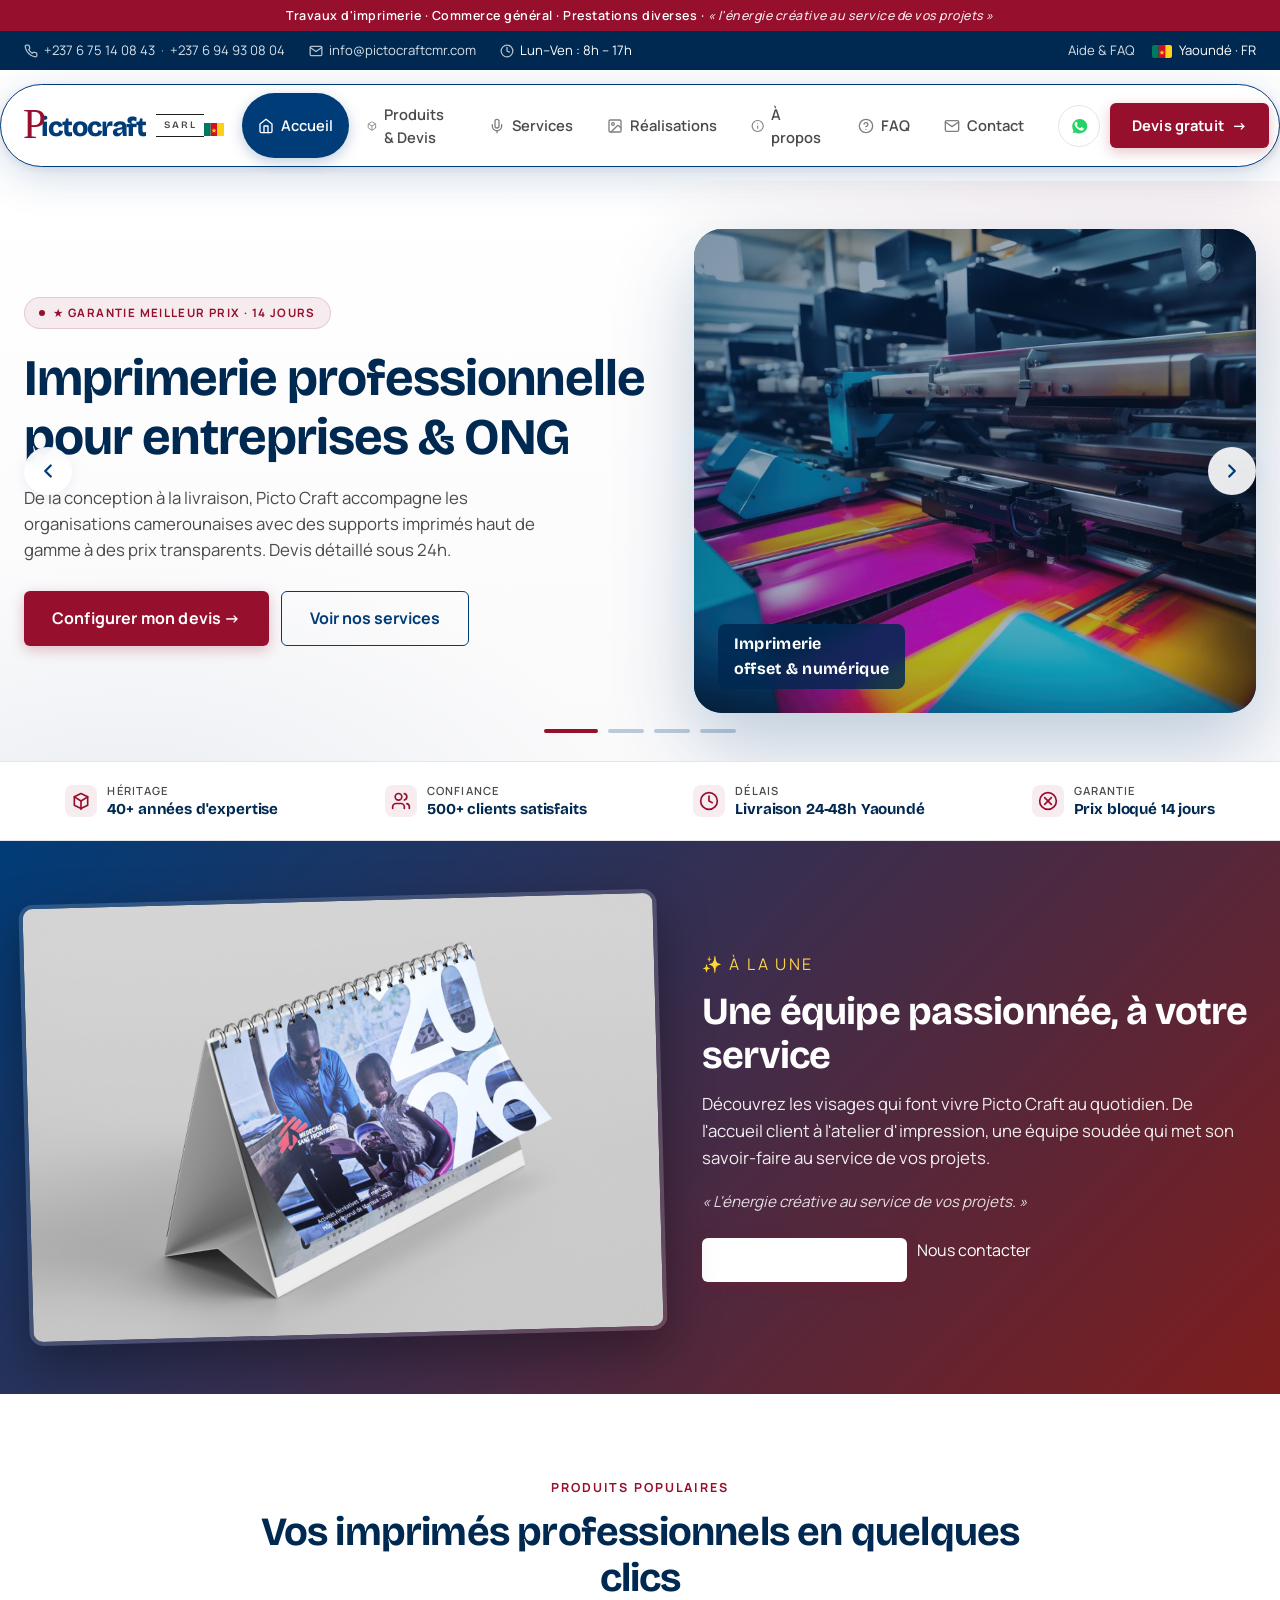
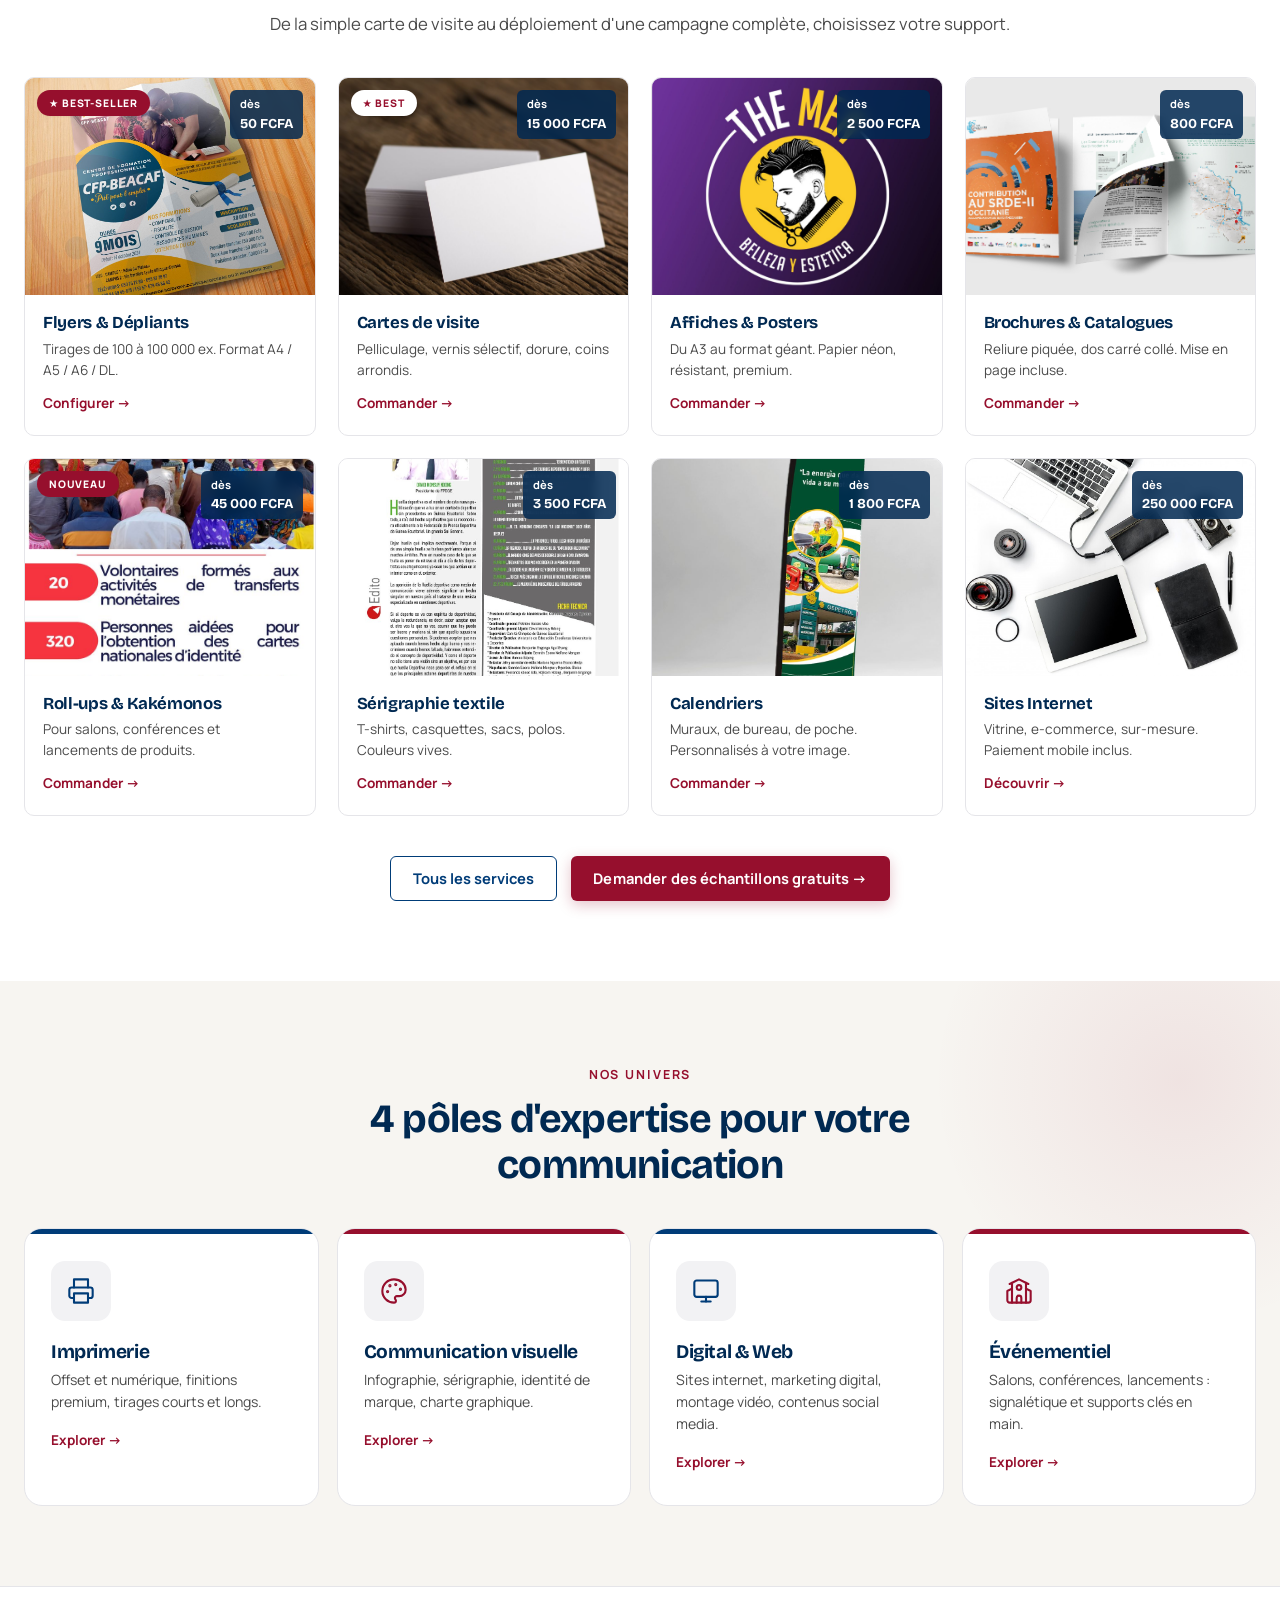
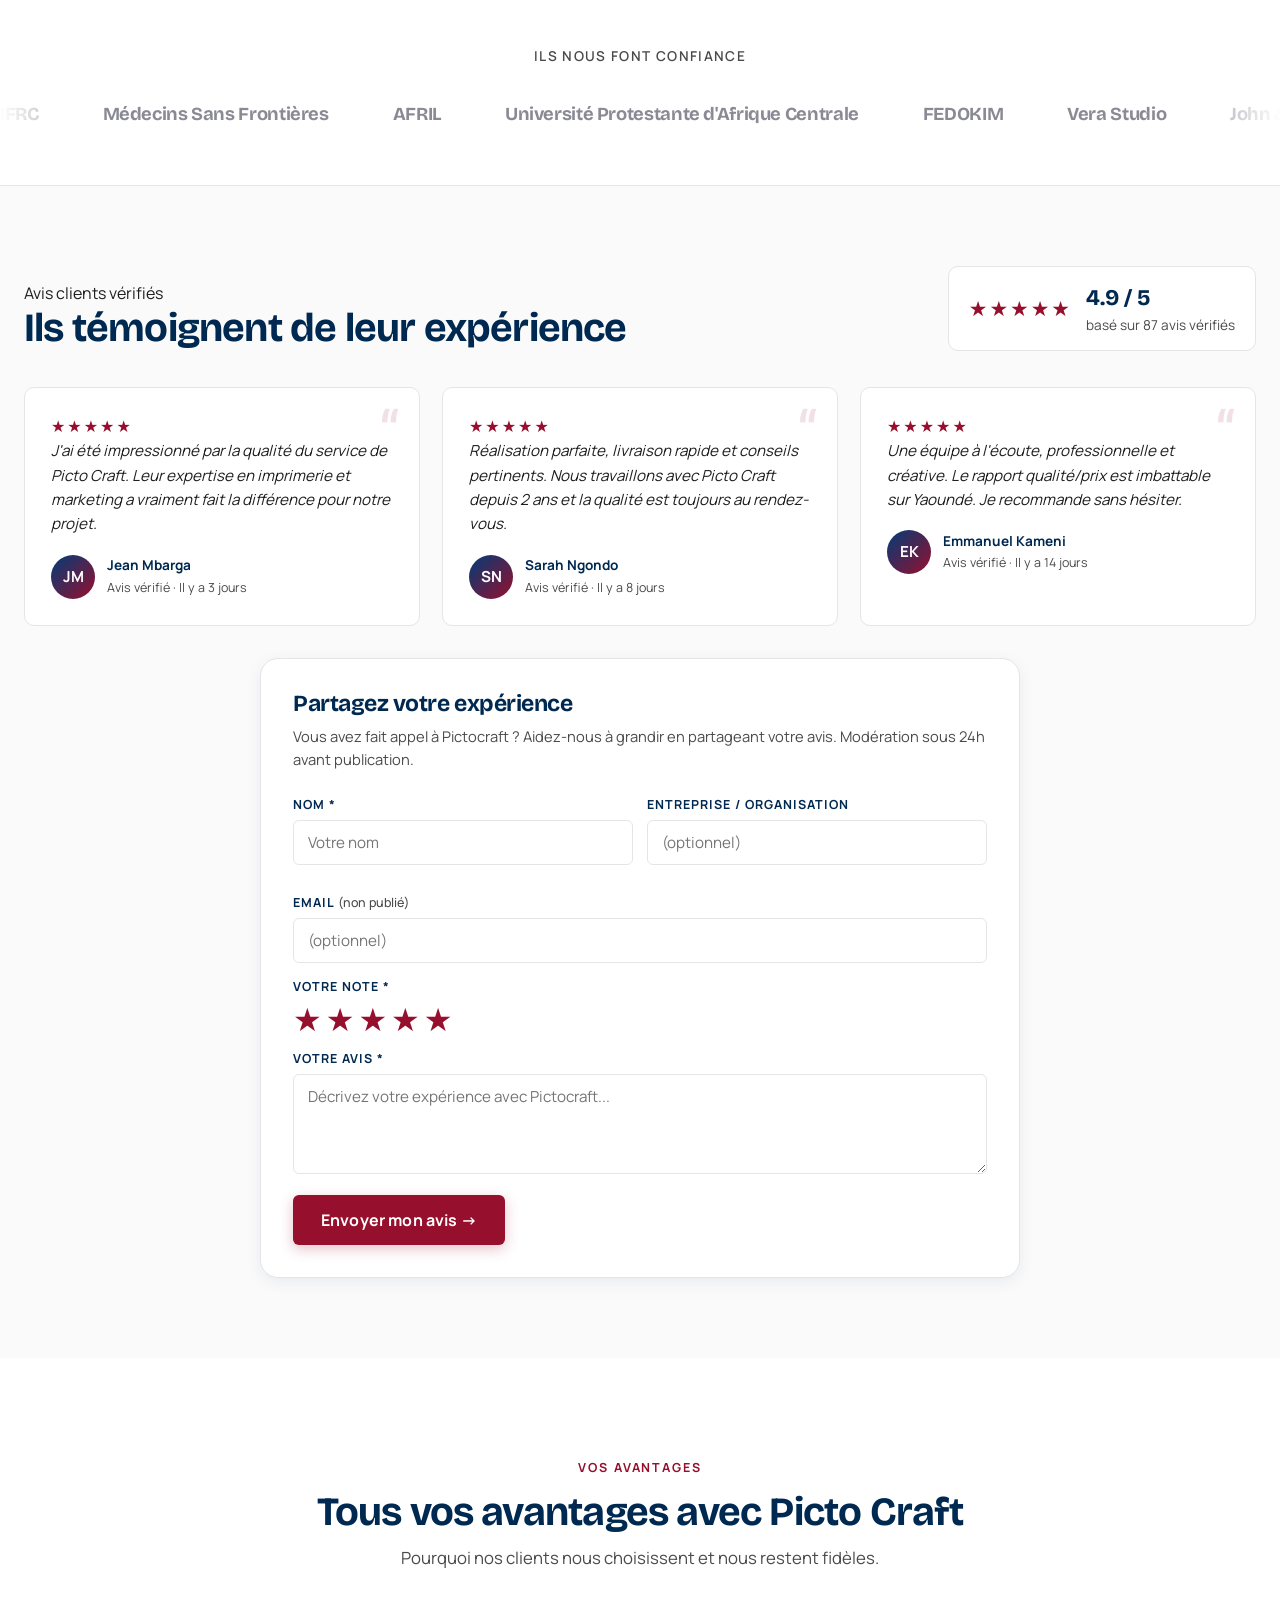
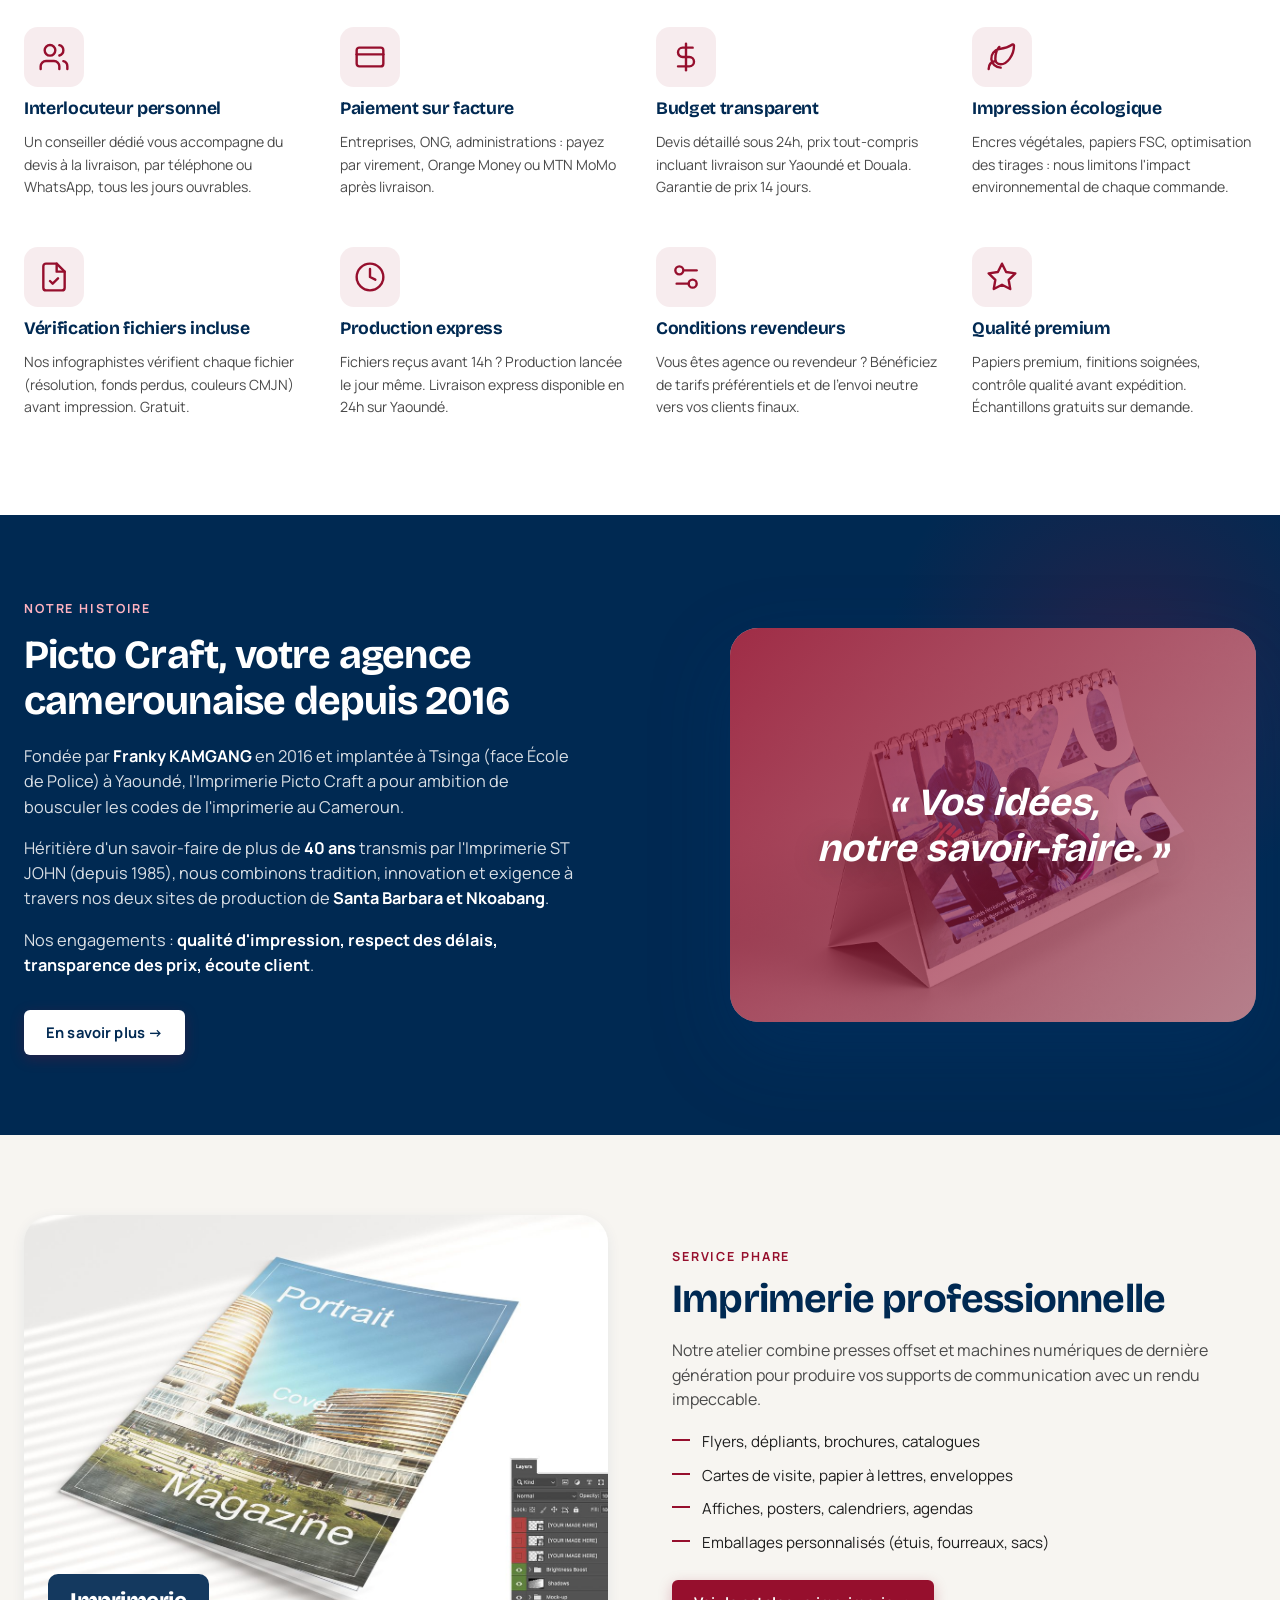
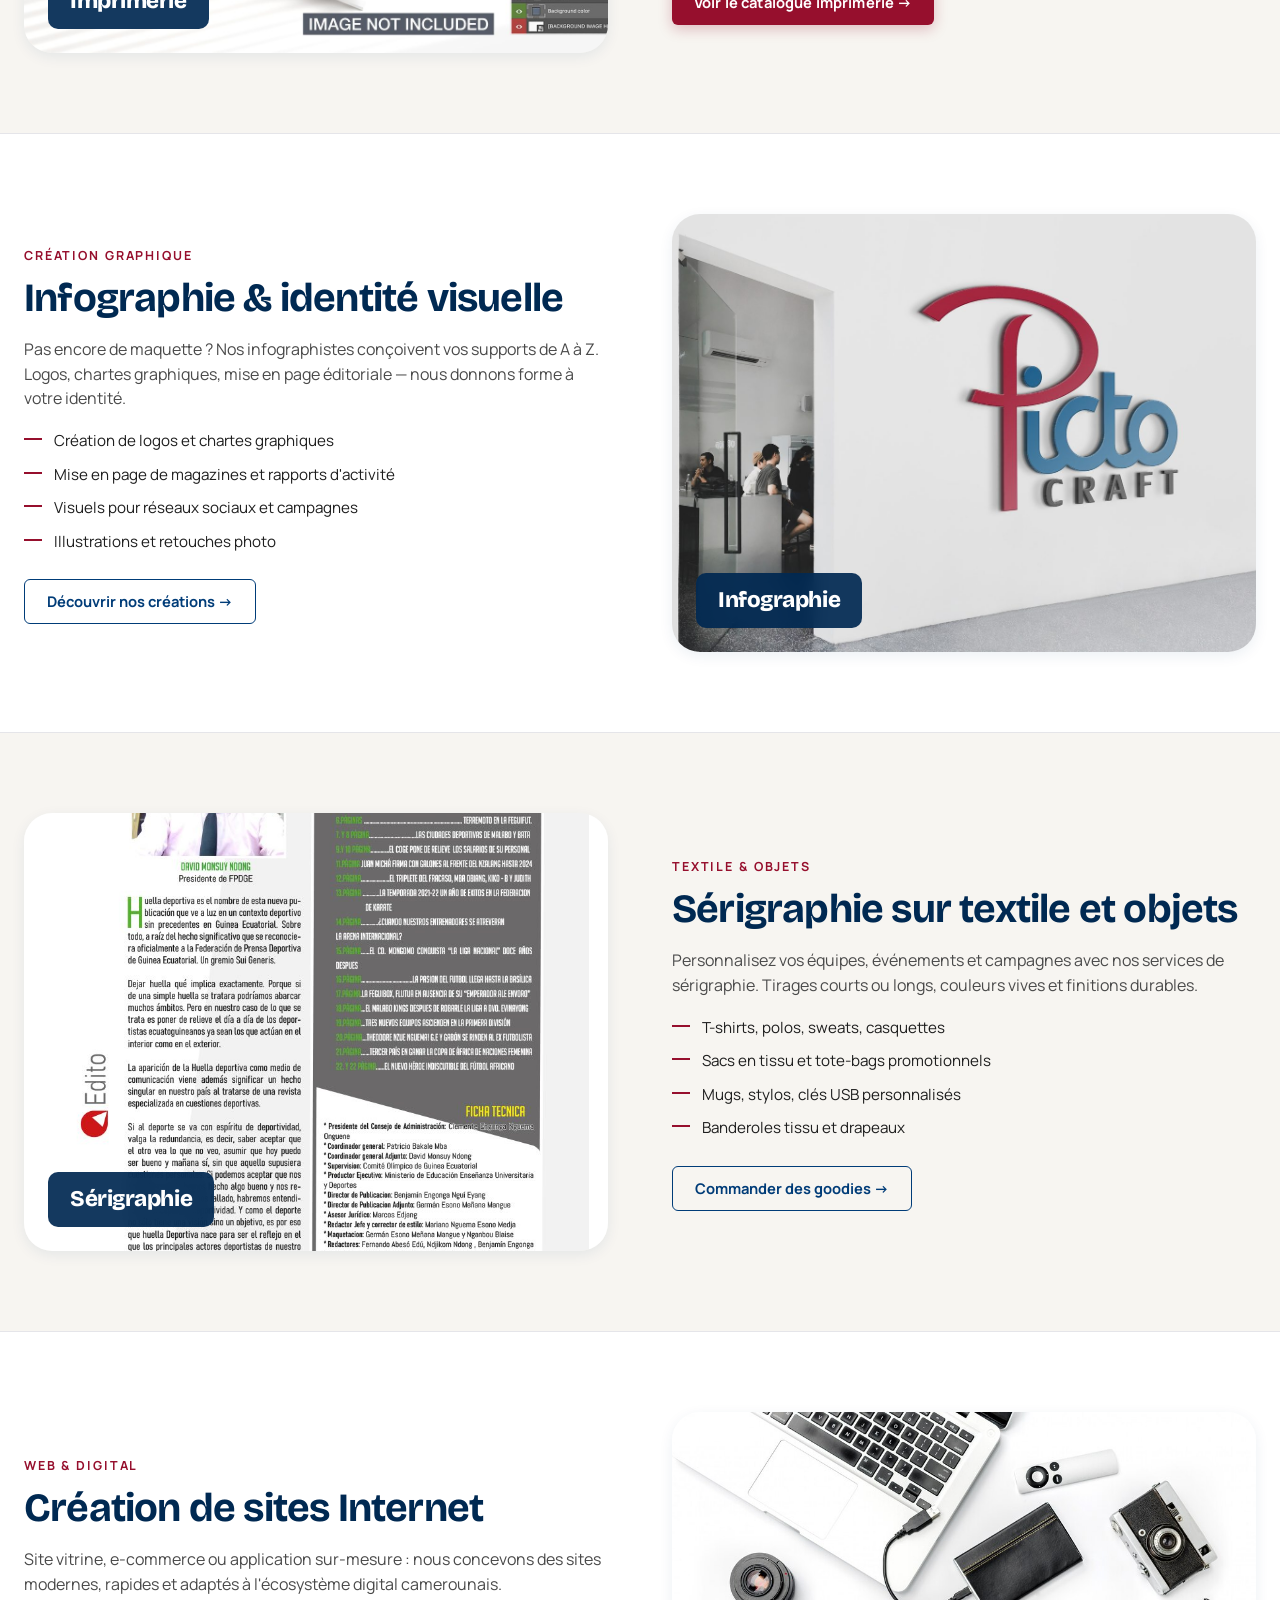
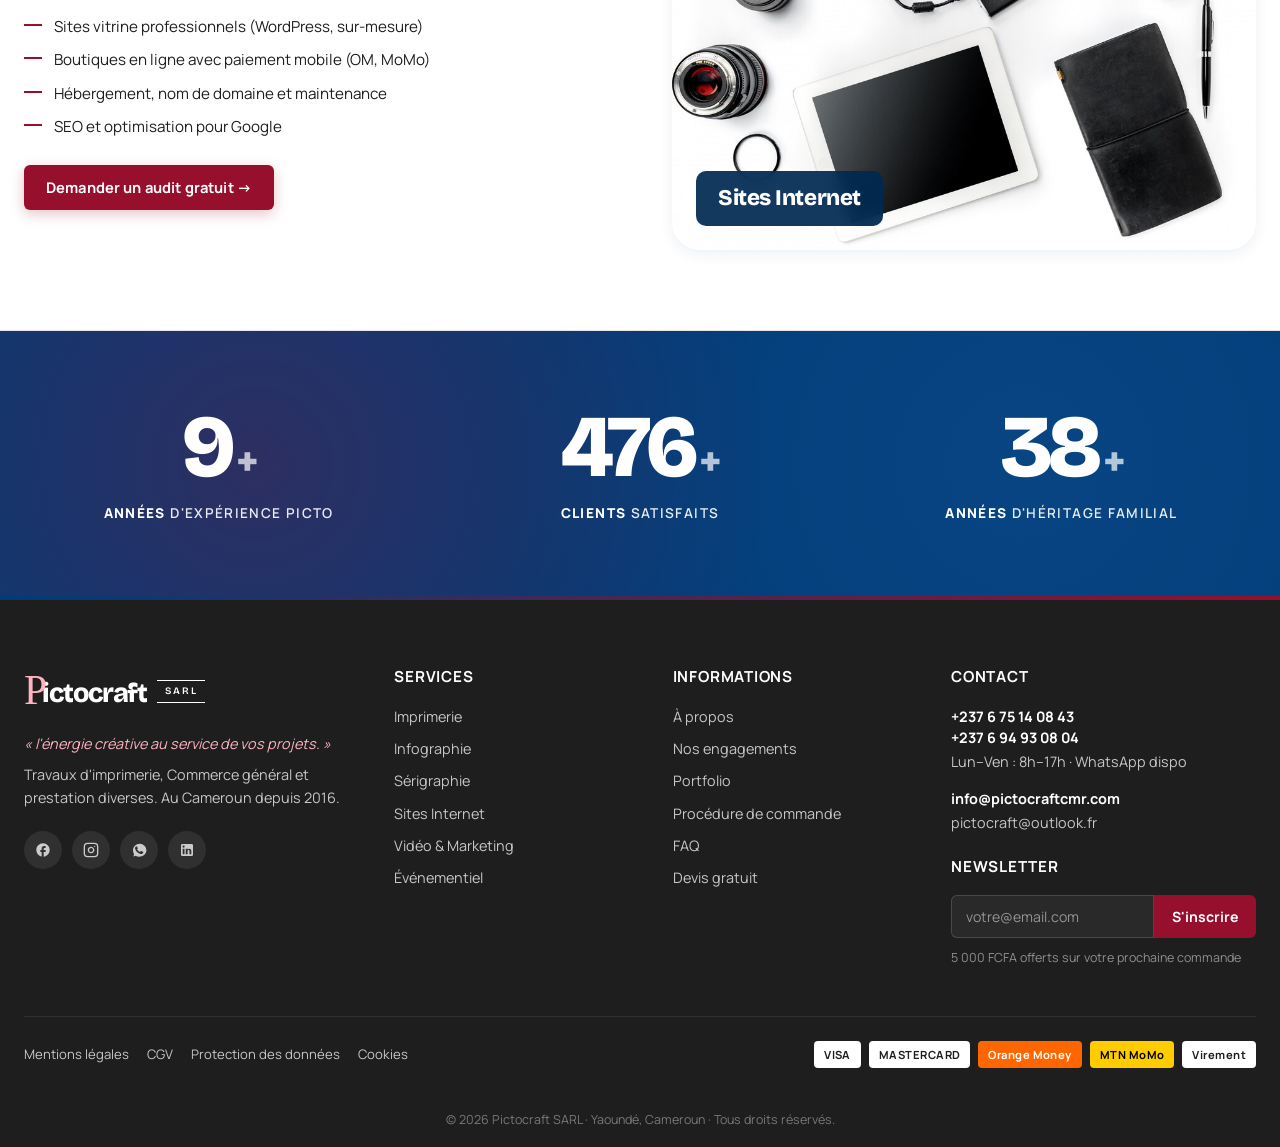
==== index.html @ 7a603077 "Fix : le site ne reflétait pas les modifs admin (problème de cache) DIAGNOSTIC : Les modifs admin ét" ====
<!DOCTYPE html>
<html lang="fr">
<head>
<meta charset="UTF-8">
<meta name="viewport" content="width=device-width,initial-scale=1.0">
<meta http-equiv="Cache-Control" content="no-cache, no-store, must-revalidate">
<meta http-equiv="Pragma" content="no-cache">
<meta http-equiv="Expires" content="0">
<title>Picto Craft — Imprimerie & agence de communication au Cameroun</title>
<meta name="description" content="Imprimerie, infographie, sérigraphie, sites web et événementiel. Picto Craft SARL accompagne entreprises, ONG et institutions camerounaises depuis 2016. Devis gratuit sous 24h.">
<meta name="keywords" content="imprimerie Cameroun, Yaoundé, flyers, cartes de visite, brochures, roll-up, sérigraphie, agence communication">
<meta name="robots" content="index,follow">
<meta property="og:type" content="website">
<meta property="og:title" content="Picto Craft — Imprimerie & agence de communication au Cameroun">
<meta property="og:description" content="Vos imprimés professionnels avec un partenaire camerounais depuis 2016.">
<meta property="og:url" content="https://www.pictocraftcmr.com/">
<link rel="preconnect" href="https://fonts.googleapis.com">
<link rel="preconnect" href="https://fonts.gstatic.com" crossorigin>
<link href="https://fonts.googleapis.com/css2?family=Bricolage+Grotesque:opsz,wght@12..96,400;12..96,500;12..96,700;12..96,800&family=Manrope:wght@400;500;600;700&display=swap" rel="stylesheet">
<link rel="stylesheet" href="assets/css/style.css?v=20260707d">
</head>
<body>

<!-- BANDE SLOGAN OFFICIEL -->
<div id="pc-navbar" data-active="accueil"></div>

<!-- HERO CAROUSEL -->
<section class="hero" style="padding:0">
  <button class="hero-arrow prev" aria-label="Précédent">
    <svg width="22" height="22" viewBox="0 0 24 24" fill="none" stroke="currentColor" stroke-width="2.5" stroke-linecap="round" stroke-linejoin="round"><path d="m15 18-6-6 6-6"/></svg>
  </button>
  <button class="hero-arrow next" aria-label="Suivant">
    <svg width="22" height="22" viewBox="0 0 24 24" fill="none" stroke="currentColor" stroke-width="2.5" stroke-linecap="round" stroke-linejoin="round"><path d="m9 18 6-6-6-6"/></svg>
  </button>

  <div class="hero-slides">

    <div class="slide active">
      <div class="slide-inner">
        <div class="slide-text">
          <span class="eyebrow">★ Garantie meilleur prix · 14 jours</span>
          <h1>Imprimerie professionnelle pour entreprises & ONG</h1>
          <p>De la conception à la livraison, Picto Craft accompagne les organisations camerounaises avec des supports imprimés haut de gamme à des prix transparents. Devis détaillé sous 24h.</p>
          <div class="slide-cta">
            <a href="produit-flyers.html" class="btn-primary btn-large">Configurer mon devis →</a>
            <a href="produits.html" class="btn-outline btn-large">Voir nos services</a>
          </div>
        </div>
        <div class="slide-image">
          <img src="assets/images/hero/hero-machine.jpg" alt="Machine d'impression offset Picto Craft">
          <span class="visual-label">Imprimerie<br>offset & numérique</span>
        </div>
      </div>
    </div>

    <div class="slide">
      <div class="slide-inner">
        <div class="slide-text">
          <span class="eyebrow">Nouveauté 2026</span>
          <h2>Sérigraphie textile & objets publicitaires</h2>
          <p>Mettez votre marque sur tous les supports : t-shirts, casquettes, sacs, gadgets. Tirages courts ou longs, couleurs vives, finitions durables.</p>
          <div class="slide-cta">
            <a href="produits.html#textile" class="btn-primary btn-large">Découvrir →</a>
          </div>
        </div>
        <div class="slide-image" style="background:linear-gradient(135deg,#960F2D 0%,#C8294A 100%)">
          <img src="assets/images/products/textile.jpg" alt="Sérigraphie textile">
          <span class="visual-label">Sérigraphie<br>sur mesure</span>
        </div>
      </div>
    </div>

    <div class="slide">
      <div class="slide-inner">
        <div class="slide-text">
          <span class="eyebrow">Service complet</span>
          <h2>Sites web professionnels clé en main</h2>
          <p>Du nom de domaine à la mise en ligne : sites vitrines, e-commerce avec paiement mobile (Orange Money, MTN MoMo), SEO et maintenance.</p>
          <div class="slide-cta">
            <a href="produits.html#sites" class="btn-primary btn-large">Audit gratuit →</a>
          </div>
        </div>
        <div class="slide-image" style="background:linear-gradient(135deg,#5B3F8F 0%,#7B5BB5 100%)">
          <img src="assets/images/gallery/workspace.jpg" alt="Création de sites web">
          <span class="visual-label">Création de<br>sites Internet</span>
        </div>
      </div>
    </div>

    <div class="slide">
      <div class="slide-inner">
        <div class="slide-text">
          <span class="eyebrow">Événementiel</span>
          <h2>Salons, conférences, lancements</h2>
          <p>Roll-ups, banderoles, kakémonos, signalétique : assurez le succès de votre événement avec une communication visuelle percutante et livrée à temps.</p>
          <div class="slide-cta">
            <a href="produits.html#rollups" class="btn-primary btn-large">Commander →</a>
          </div>
        </div>
        <div class="slide-image" style="background:linear-gradient(135deg,#2E7D5F 0%,#3FA67B 100%)">
          <img src="assets/images/products/rollup-onehealth.jpg" alt="Roll-up événementiel">
          <span class="visual-label">Communication<br>événementielle</span>
        </div>
      </div>
    </div>

  </div>

  <div class="hero-dots">
    <button class="active" aria-label="Slide 1"></button>
    <button aria-label="Slide 2"></button>
    <button aria-label="Slide 3"></button>
    <button aria-label="Slide 4"></button>
  </div>

</section>

<!-- BANDE STATS INLINE sous le hero -->
<div class="hero-stats">
  <div class="hero-stats-inner">
    <div class="hero-stat">
      <div class="icon"><svg width="20" height="20" viewBox="0 0 24 24" fill="none" stroke="currentColor" stroke-width="2" stroke-linecap="round" stroke-linejoin="round"><path d="M20 7 12 3 4 7v10l8 4 8-4V7z"/><path d="M12 22V12"/><path d="m20 7-8 5L4 7"/></svg></div>
      <div><span class="lbl">Héritage</span><span class="val">40+ années d'expertise</span></div>
    </div>
    <div class="hero-stat">
      <div class="icon"><svg width="20" height="20" viewBox="0 0 24 24" fill="none" stroke="currentColor" stroke-width="2" stroke-linecap="round" stroke-linejoin="round"><path d="M16 21v-2a4 4 0 0 0-4-4H6a4 4 0 0 0-4 4v2"/><circle cx="9" cy="7" r="4"/><path d="M22 21v-2a4 4 0 0 0-3-3.87"/><path d="M16 3.13a4 4 0 0 1 0 7.75"/></svg></div>
      <div><span class="lbl">Confiance</span><span class="val">500+ clients satisfaits</span></div>
    </div>
    <div class="hero-stat">
      <div class="icon"><svg width="20" height="20" viewBox="0 0 24 24" fill="none" stroke="currentColor" stroke-width="2" stroke-linecap="round" stroke-linejoin="round"><circle cx="12" cy="12" r="10"/><path d="M12 6v6l4 2"/></svg></div>
      <div><span class="lbl">Délais</span><span class="val">Livraison 24-48h Yaoundé</span></div>
    </div>
    <div class="hero-stat">
      <div class="icon"><svg width="20" height="20" viewBox="0 0 24 24" fill="none" stroke="currentColor" stroke-width="2" stroke-linecap="round" stroke-linejoin="round"><circle cx="12" cy="12" r="10"/><path d="M16 8l-8 8"/><path d="M8 8l8 8"/></svg></div>
      <div><span class="lbl">Garantie</span><span class="val">Prix bloqué 14 jours</span></div>
    </div>
  </div>
</div>

<!-- À LA UNE — Photo équipe -->
<section class="reveal" style="background:linear-gradient(135deg,var(--brand,#E11D48) 0%,#7F1D1D 100%);padding:56px 0;color:#fff;overflow:hidden">
  <div class="container">
    <div style="display:grid;grid-template-columns:1.15fr 1fr;gap:40px;align-items:center">
      <div style="border-radius:14px;overflow:hidden;box-shadow:0 20px 50px rgba(0,0,0,.35);transform:rotate(-1.5deg);border:4px solid rgba(255,255,255,.15)">
        <img src="assets/images/team/equipe-pictocraft.jpg?v=20260707d"
             alt="L'équipe Picto Craft SARL en exposition"
             style="width:100%;height:auto;display:block;aspect-ratio:16/11;object-fit:cover">
      </div>
      <div>
        <span class="kicker" style="color:#FCD34D;letter-spacing:.15em">✨ À LA UNE</span>
        <h2 style="color:#fff;font-size:clamp(1.6rem,3vw,2.4rem);margin:12px 0 14px;line-height:1.15">Une équipe passionnée, à votre service</h2>
        <p style="color:rgba(255,255,255,.92);font-size:1.05rem;line-height:1.6;margin-bottom:18px">
          Découvrez les visages qui font vivre Picto Craft au quotidien. De l'accueil client à l'atelier d'impression, une équipe soudée qui met son savoir-faire au service de vos projets.
        </p>
        <p style="color:rgba(255,255,255,.85);font-size:.95rem;margin-bottom:24px;font-style:italic">
          « L'énergie créative au service de vos projets. »
        </p>
        <div style="display:flex;gap:10px;flex-wrap:wrap">
          <a href="a-propos.html" class="btn-primary" style="background:#fff;color:var(--brand,#E11D48);border:0">Rencontrer l'équipe →</a>
          <a href="contact.html" class="btn-secondary" style="border-color:#fff;color:#fff">Nous contacter</a>
        </div>
      </div>
    </div>
  </div>
</section>

<style>
@media (max-width: 900px) {
  section[style*="À LA UNE"] .container > div,
  section .container > div[style*="grid-template-columns:1.15fr 1fr"] {
    grid-template-columns: 1fr !important;
  }
}
</style>

<!-- PRODUITS POPULAIRES -->
<section class="reveal">
  <div class="container">
    <div class="section-head center">
      <span class="kicker">Produits populaires</span>
      <h2>Vos imprimés professionnels en quelques clics</h2>
      <p>De la simple carte de visite au déploiement d'une campagne complète, choisissez votre support.</p>
    </div>

    <div class="products-grid stagger">
      <a href="produit-flyers.html" class="product-card" data-product-id="flyers">
        <div class="product-thumb">
          <span class="badge new">★ Best-seller</span>
          <span class="from-price">dès<strong>50 FCFA</strong></span>
          <img src="assets/images/products/flyers.jpg" alt="Flyers et dépliants">
          <div class="overlay"></div>
        </div>
        <div class="product-body">
          <h3>Flyers & Dépliants</h3>
          <p>Tirages de 100 à 100 000 ex. Format A4 / A5 / A6 / DL.</p>
          <span class="arrow">Configurer →</span>
        </div>
      </a>

      <a href="produits.html#cartes" class="product-card" data-product-id="cartes-visite">
        <div class="product-thumb">
          <span class="badge">★ Best</span>
          <span class="from-price">dès<strong>15 000 FCFA</strong></span>
          <img src="assets/images/products/cartes-visite.jpg" alt="Cartes de visite">
          <div class="overlay"></div>
        </div>
        <div class="product-body">
          <h3>Cartes de visite</h3>
          <p>Pelliculage, vernis sélectif, dorure, coins arrondis.</p>
          <span class="arrow">Commander →</span>
        </div>
      </a>

      <a href="produits.html#affiches" class="product-card" data-product-id="affiches">
        <div class="product-thumb">
          <span class="from-price">dès<strong>2 500 FCFA</strong></span>
          <img src="assets/images/products/affiche.jpg" alt="Affiches et posters">
          <div class="overlay"></div>
        </div>
        <div class="product-body">
          <h3>Affiches & Posters</h3>
          <p>Du A3 au format géant. Papier néon, résistant, premium.</p>
          <span class="arrow">Commander →</span>
        </div>
      </a>

      <a href="produits.html#brochures" class="product-card" data-product-id="brochures">
        <div class="product-thumb">
          <span class="from-price">dès<strong>800 FCFA</strong></span>
          <img src="assets/images/products/brochures.jpg" alt="Brochures et catalogues">
          <div class="overlay"></div>
        </div>
        <div class="product-body">
          <h3>Brochures & Catalogues</h3>
          <p>Reliure piquée, dos carré collé. Mise en page incluse.</p>
          <span class="arrow">Commander →</span>
        </div>
      </a>

      <a href="produits.html#rollups" class="product-card" data-product-id="rollups">
        <div class="product-thumb">
          <span class="badge new">Nouveau</span>
          <span class="from-price">dès<strong>45 000 FCFA</strong></span>
          <img src="assets/images/products/rollup-echo.jpg" alt="Roll-ups">
          <div class="overlay"></div>
        </div>
        <div class="product-body">
          <h3>Roll-ups & Kakémonos</h3>
          <p>Pour salons, conférences et lancements de produits.</p>
          <span class="arrow">Commander →</span>
        </div>
      </a>

      <a href="produits.html#textile" class="product-card" data-product-id="textile">
        <div class="product-thumb">
          <span class="from-price">dès<strong>3 500 FCFA</strong></span>
          <img src="assets/images/products/textile.jpg" alt="Sérigraphie textile">
          <div class="overlay"></div>
        </div>
        <div class="product-body">
          <h3>Sérigraphie textile</h3>
          <p>T-shirts, casquettes, sacs, polos. Couleurs vives.</p>
          <span class="arrow">Commander →</span>
        </div>
      </a>

      <a href="produits.html#calendriers" class="product-card" data-product-id="calendriers">
        <div class="product-thumb">
          <span class="from-price">dès<strong>1 800 FCFA</strong></span>
          <img src="assets/images/products/maquette.jpg" alt="Calendriers">
          <div class="overlay"></div>
        </div>
        <div class="product-body">
          <h3>Calendriers</h3>
          <p>Muraux, de bureau, de poche. Personnalisés à votre image.</p>
          <span class="arrow">Commander →</span>
        </div>
      </a>

      <a href="produits.html#sites" class="product-card">
        <div class="product-thumb">
          <span class="from-price">dès<strong>250 000 FCFA</strong></span>
          <img src="assets/images/gallery/workspace.jpg" alt="Sites internet">
          <div class="overlay"></div>
        </div>
        <div class="product-body">
          <h3>Sites Internet</h3>
          <p>Vitrine, e-commerce, sur-mesure. Paiement mobile inclus.</p>
          <span class="arrow">Découvrir →</span>
        </div>
      </a>
    </div>

    <div class="center-cta">
      <a href="produits.html" class="btn-outline">Tous les services</a>
      <a href="contact.html" class="btn-primary">Demander des échantillons gratuits →</a>
    </div>
  </div>
</section>

<!-- THÈMES / UNIVERS -->
<section class="themes-section reveal">
  <div class="container">
    <div class="section-head center">
      <span class="kicker">Nos univers</span>
      <h2>4 pôles d'expertise pour votre communication</h2>
    </div>
    <div class="themes-grid stagger">
      <a href="produits.html#imprimerie" class="theme-card">
        <div class="icon-wrap"><svg width="28" height="28" viewBox="0 0 24 24" fill="none" stroke="currentColor" stroke-width="1.8" stroke-linecap="round" stroke-linejoin="round"><polyline points="6 9 6 2 18 2 18 9"/><path d="M6 18H4a2 2 0 0 1-2-2v-5a2 2 0 0 1 2-2h16a2 2 0 0 1 2 2v5a2 2 0 0 1-2 2h-2"/><rect width="12" height="8" x="6" y="14"/></svg></div>
        <h3>Imprimerie</h3>
        <p>Offset et numérique, finitions premium, tirages courts et longs.</p>
        <span class="more">Explorer →</span>
      </a>
      <a href="produits.html#infographie" class="theme-card accent">
        <div class="icon-wrap"><svg width="28" height="28" viewBox="0 0 24 24" fill="none" stroke="currentColor" stroke-width="1.8" stroke-linecap="round" stroke-linejoin="round"><circle cx="13.5" cy="6.5" r=".5" fill="currentColor"/><circle cx="17.5" cy="10.5" r=".5" fill="currentColor"/><circle cx="8.5" cy="7.5" r=".5" fill="currentColor"/><circle cx="6.5" cy="12.5" r=".5" fill="currentColor"/><path d="M12 2C6.5 2 2 6.5 2 12s4.5 10 10 10c.926 0 1.648-.746 1.648-1.688 0-.437-.18-.835-.437-1.125-.29-.289-.438-.652-.438-1.125a1.64 1.64 0 0 1 1.668-1.668h1.996c3.051 0 5.555-2.503 5.555-5.554C21.965 6.012 17.461 2 12 2z"/></svg></div>
        <h3>Communication visuelle</h3>
        <p>Infographie, sérigraphie, identité de marque, charte graphique.</p>
        <span class="more">Explorer →</span>
      </a>
      <a href="produits.html#digital" class="theme-card">
        <div class="icon-wrap"><svg width="28" height="28" viewBox="0 0 24 24" fill="none" stroke="currentColor" stroke-width="1.8" stroke-linecap="round" stroke-linejoin="round"><rect width="20" height="14" x="2" y="3" rx="2"/><line x1="8" x2="16" y1="21" y2="21"/><line x1="12" x2="12" y1="17" y2="21"/></svg></div>
        <h3>Digital & Web</h3>
        <p>Sites internet, marketing digital, montage vidéo, contenus social media.</p>
        <span class="more">Explorer →</span>
      </a>
      <a href="produits.html#evenementiel" class="theme-card accent">
        <div class="icon-wrap"><svg width="28" height="28" viewBox="0 0 24 24" fill="none" stroke="currentColor" stroke-width="1.8" stroke-linecap="round" stroke-linejoin="round"><path d="m4 6 8-4 8 4"/><path d="m18 10 4 2v8a2 2 0 0 1-2 2H4a2 2 0 0 1-2-2v-8l4-2"/><path d="M14 22v-4a2 2 0 0 0-2-2v0a2 2 0 0 0-2 2v4"/><path d="M18 5v17"/><path d="M6 5v17"/><circle cx="12" cy="9" r="2"/></svg></div>
        <h3>Événementiel</h3>
        <p>Salons, conférences, lancements : signalétique et supports clés en main.</p>
        <span class="more">Explorer →</span>
      </a>
    </div>
  </div>
</section>

<!-- TRUST -->
<section class="trust-section reveal">
  <div class="trust-head">
    <span class="label">Ils nous font confiance</span>
  </div>
  <div class="partners-marquee">
    <div class="partners-track">
      <span class="partner">IFRC</span>
      <span class="partner">Médecins Sans Frontières</span>
      <span class="partner">AFRIL</span>
      <span class="partner">Université Protestante d'Afrique Centrale</span>
      <span class="partner">FEDOKIM</span>
      <span class="partner">Vera Studio</span>
      <span class="partner">John &amp; Co</span>
      <span class="partner">Croix Rouge Cameroun</span>
      <span class="partner">FTIC</span>
      <span class="partner">UPAC</span>
      <span class="partner">One Health</span>
      <!-- duplication pour boucle infinie -->
      <span class="partner">IFRC</span>
      <span class="partner">Médecins Sans Frontières</span>
      <span class="partner">AFRIL</span>
      <span class="partner">Université Protestante d'Afrique Centrale</span>
      <span class="partner">FEDOKIM</span>
      <span class="partner">Vera Studio</span>
      <span class="partner">John &amp; Co</span>
      <span class="partner">Croix Rouge Cameroun</span>
      <span class="partner">FTIC</span>
      <span class="partner">UPAC</span>
      <span class="partner">One Health</span>
    </div>
  </div>
</section>

<!-- AVIS CLIENTS -->
<section class="reviews-section reveal">
  <div class="container">
    <div class="reviews-top">
      <div>
        <span class="kicker">Avis clients vérifiés</span>
        <h2>Ils témoignent de leur expérience</h2>
      </div>
      <div class="reviews-rating">
        <span class="stars">★★★★★</span>
        <div>
          <span class="rating-num">4.9 / 5</span>
          <div class="rating-text">basé sur 87 avis vérifiés</div>
        </div>
      </div>
    </div>

    <div class="reviews-grid stagger" data-reviews-grid>
      <div class="review-card">
        <span class="stars">★★★★★</span>
        <blockquote>J'ai été impressionné par la qualité du service de Picto Craft. Leur expertise en imprimerie et marketing a vraiment fait la différence pour notre projet.</blockquote>
        <div class="author">
          <div class="avatar">JM</div>
          <div class="author-info"><strong>Jean Mbarga</strong><span>Avis vérifié · Il y a 3 jours</span></div>
        </div>
      </div>
      <div class="review-card">
        <span class="stars">★★★★★</span>
        <blockquote>Réalisation parfaite, livraison rapide et conseils pertinents. Nous travaillons avec Picto Craft depuis 2 ans et la qualité est toujours au rendez-vous.</blockquote>
        <div class="author">
          <div class="avatar">SN</div>
          <div class="author-info"><strong>Sarah Ngondo</strong><span>Avis vérifié · Il y a 8 jours</span></div>
        </div>
      </div>
      <div class="review-card">
        <span class="stars">★★★★★</span>
        <blockquote>Une équipe à l'écoute, professionnelle et créative. Le rapport qualité/prix est imbattable sur Yaoundé. Je recommande sans hésiter.</blockquote>
        <div class="author">
          <div class="avatar">EK</div>
          <div class="author-info"><strong>Emmanuel Kameni</strong><span>Avis vérifié · Il y a 14 jours</span></div>
        </div>
      </div>
    </div>

    <!-- FORMULAIRE D'AVIS -->
    <div class="review-form-wrap reveal-scale">
      <h3>Partagez votre expérience</h3>
      <p>Vous avez fait appel à Pictocraft ? Aidez-nous à grandir en partageant votre avis. Modération sous 24h avant publication.</p>
      <form id="review-form">
        <div class="form-row">
          <div class="field">
            <label>Nom *</label>
            <input type="text" name="nom" required maxlength="80" placeholder="Votre nom">
          </div>
          <div class="field">
            <label>Entreprise / Organisation</label>
            <input type="text" name="entreprise" maxlength="120" placeholder="(optionnel)">
          </div>
        </div>
        <div class="field">
          <label>Email <span style="font-weight:500;color:var(--ink-soft);text-transform:none;letter-spacing:0">(non publié)</span></label>
          <input type="email" name="email" maxlength="120" placeholder="(optionnel)">
        </div>
        <div class="field">
          <label>Votre note *</label>
          <div class="rating-input"></div>
        </div>
        <div class="field">
          <label>Votre avis *</label>
          <textarea name="avis" required minlength="10" maxlength="1000" placeholder="Décrivez votre expérience avec Pictocraft..."></textarea>
        </div>
        <button type="submit" class="btn-primary btn-large">Envoyer mon avis →</button>
      </form>
    </div>
  </div>
</section>

<!-- AVANTAGES -->
<section class="benefits-section reveal">
  <div class="container">
    <div class="section-head center">
      <span class="kicker">Vos avantages</span>
      <h2>Tous vos avantages avec Picto Craft</h2>
      <p>Pourquoi nos clients nous choisissent et nous restent fidèles.</p>
    </div>

    <div class="benefits-grid stagger">
      <div class="benefit">
        <div class="benefit-icon"><svg width="32" height="32" viewBox="0 0 24 24" fill="none" stroke="currentColor" stroke-width="1.8" stroke-linecap="round" stroke-linejoin="round"><path d="M16 21v-2a4 4 0 0 0-4-4H6a4 4 0 0 0-4 4v2"/><circle cx="9" cy="7" r="4"/><path d="M22 21v-2a4 4 0 0 0-3-3.87"/><path d="M16 3.13a4 4 0 0 1 0 7.75"/></svg></div>
        <h4>Interlocuteur personnel</h4>
        <p>Un conseiller dédié vous accompagne du devis à la livraison, par téléphone ou WhatsApp, tous les jours ouvrables.</p>
      </div>
      <div class="benefit">
        <div class="benefit-icon"><svg width="32" height="32" viewBox="0 0 24 24" fill="none" stroke="currentColor" stroke-width="1.8" stroke-linecap="round" stroke-linejoin="round"><rect width="20" height="14" x="2" y="5" rx="2"/><line x1="2" x2="22" y1="10" y2="10"/></svg></div>
        <h4>Paiement sur facture</h4>
        <p>Entreprises, ONG, administrations : payez par virement, Orange Money ou MTN MoMo après livraison.</p>
      </div>
      <div class="benefit">
        <div class="benefit-icon"><svg width="32" height="32" viewBox="0 0 24 24" fill="none" stroke="currentColor" stroke-width="1.8" stroke-linecap="round" stroke-linejoin="round"><line x1="12" x2="12" y1="2" y2="22"/><path d="M17 5H9.5a3.5 3.5 0 0 0 0 7h5a3.5 3.5 0 0 1 0 7H6"/></svg></div>
        <h4>Budget transparent</h4>
        <p>Devis détaillé sous 24h, prix tout-compris incluant livraison sur Yaoundé et Douala. Garantie de prix 14 jours.</p>
      </div>
      <div class="benefit">
        <div class="benefit-icon"><svg width="32" height="32" viewBox="0 0 24 24" fill="none" stroke="currentColor" stroke-width="1.8" stroke-linecap="round" stroke-linejoin="round"><path d="M11 20A7 7 0 0 1 9.8 6.1C15.5 5 17 4.48 19.2 2.96a1 1 0 0 1 1.8.5c0 7.83-5.5 14-10 14-2.5 0-4-1.7-4-4 0-3 1-7 3-9"/><path d="M2 21c0-3 1.85-5.36 5.08-6"/></svg></div>
        <h4>Impression écologique</h4>
        <p>Encres végétales, papiers FSC, optimisation des tirages : nous limitons l'impact environnemental de chaque commande.</p>
      </div>
      <div class="benefit">
        <div class="benefit-icon"><svg width="32" height="32" viewBox="0 0 24 24" fill="none" stroke="currentColor" stroke-width="1.8" stroke-linecap="round" stroke-linejoin="round"><path d="M14 2H6a2 2 0 0 0-2 2v16a2 2 0 0 0 2 2h12a2 2 0 0 0 2-2V8z"/><polyline points="14 2 14 8 20 8"/><path d="m9 15 2 2 4-4"/></svg></div>
        <h4>Vérification fichiers incluse</h4>
        <p>Nos infographistes vérifient chaque fichier (résolution, fonds perdus, couleurs CMJN) avant impression. Gratuit.</p>
      </div>
      <div class="benefit">
        <div class="benefit-icon"><svg width="32" height="32" viewBox="0 0 24 24" fill="none" stroke="currentColor" stroke-width="1.8" stroke-linecap="round" stroke-linejoin="round"><circle cx="12" cy="12" r="10"/><polyline points="12 6 12 12 16 14"/></svg></div>
        <h4>Production express</h4>
        <p>Fichiers reçus avant 14h ? Production lancée le jour même. Livraison express disponible en 24h sur Yaoundé.</p>
      </div>
      <div class="benefit">
        <div class="benefit-icon"><svg width="32" height="32" viewBox="0 0 24 24" fill="none" stroke="currentColor" stroke-width="1.8" stroke-linecap="round" stroke-linejoin="round"><path d="M20 7h-9"/><path d="M14 17H5"/><circle cx="17" cy="17" r="3"/><circle cx="7" cy="7" r="3"/></svg></div>
        <h4>Conditions revendeurs</h4>
        <p>Vous êtes agence ou revendeur ? Bénéficiez de tarifs préférentiels et de l'envoi neutre vers vos clients finaux.</p>
      </div>
      <div class="benefit">
        <div class="benefit-icon"><svg width="32" height="32" viewBox="0 0 24 24" fill="none" stroke="currentColor" stroke-width="1.8" stroke-linecap="round" stroke-linejoin="round"><polygon points="12 2 15.09 8.26 22 9.27 17 14.14 18.18 21.02 12 17.77 5.82 21.02 7 14.14 2 9.27 8.91 8.26 12 2"/></svg></div>
        <h4>Qualité premium</h4>
        <p>Papiers premium, finitions soignées, contrôle qualité avant expédition. Échantillons gratuits sur demande.</p>
      </div>
    </div>
  </div>
</section>

<!-- STORY -->
<section class="story-section reveal">
  <div class="container">
    <div class="story-grid">
      <div class="story-text reveal-left">
        <span class="kicker">Notre histoire</span>
        <h2>Picto Craft, votre agence camerounaise depuis 2016</h2>
        <p>Fondée par <strong style="color:#fff">Franky KAMGANG</strong> en 2016 et implantée à Tsinga (face École de Police) à Yaoundé, l'Imprimerie Picto Craft a pour ambition de bousculer les codes de l'imprimerie au Cameroun.</p>
        <p>Héritière d'un savoir-faire de plus de <strong style="color:#fff">40 ans</strong> transmis par l'Imprimerie ST JOHN (depuis 1985), nous combinons tradition, innovation et exigence à travers nos deux sites de production de <strong style="color:#fff">Santa Barbara et Nkoabang</strong>.</p>
        <p>Nos engagements : <strong style="color:#fff">qualité d'impression, respect des délais, transparence des prix, écoute client</strong>.</p>
        <a href="a-propos.html" class="btn-primary">En savoir plus →</a>
      </div>
      <div class="story-visual reveal-right">
        <img src="assets/images/team/equipe-pictocraft.jpg" alt="L'équipe Picto Craft SARL">
        <div class="quote-overlay"><span>« Vos idées,<br>notre savoir-faire. »</span></div>
      </div>
    </div>
  </div>
</section>

<!-- SERVICES DÉTAILLÉS -->
<section class="service-detail" id="imprimerie">
  <div class="container">
    <div class="service-grid">
      <div class="service-text reveal-left">
        <span class="kicker">Service phare</span>
        <h2>Imprimerie professionnelle</h2>
        <p>Notre atelier combine presses offset et machines numériques de dernière génération pour produire vos supports de communication avec un rendu impeccable.</p>
        <ul>
          <li>Flyers, dépliants, brochures, catalogues</li>
          <li>Cartes de visite, papier à lettres, enveloppes</li>
          <li>Affiches, posters, calendriers, agendas</li>
          <li>Emballages personnalisés (étuis, fourreaux, sacs)</li>
        </ul>
        <a href="produit-flyers.html" class="btn-primary">Voir le catalogue imprimerie →</a>
      </div>
      <div class="service-image reveal-right">
        <img src="assets/images/hero/machine-offset.jpg" alt="Machine offset Picto Craft">
        <span class="label-tag">Imprimerie</span>
      </div>
    </div>
  </div>
</section>

<section class="service-detail" id="infographie">
  <div class="container">
    <div class="service-grid">
      <div class="service-text reveal-left">
        <span class="kicker">Création graphique</span>
        <h2>Infographie & identité visuelle</h2>
        <p>Pas encore de maquette ? Nos infographistes conçoivent vos supports de A à Z. Logos, chartes graphiques, mise en page éditoriale — nous donnons forme à votre identité.</p>
        <ul>
          <li>Création de logos et chartes graphiques</li>
          <li>Mise en page de magazines et rapports d'activité</li>
          <li>Visuels pour réseaux sociaux et campagnes</li>
          <li>Illustrations et retouches photo</li>
        </ul>
        <a href="produits.html#infographie" class="btn-outline">Découvrir nos créations →</a>
      </div>
      <div class="service-image reveal-right">
        <img src="assets/images/gallery/logo-mockup.jpg" alt="Infographie et logos">
        <span class="label-tag">Infographie</span>
      </div>
    </div>
  </div>
</section>

<section class="service-detail" id="textile">
  <div class="container">
    <div class="service-grid">
      <div class="service-text reveal-left">
        <span class="kicker">Textile & objets</span>
        <h2>Sérigraphie sur textile et objets</h2>
        <p>Personnalisez vos équipes, événements et campagnes avec nos services de sérigraphie. Tirages courts ou longs, couleurs vives et finitions durables.</p>
        <ul>
          <li>T-shirts, polos, sweats, casquettes</li>
          <li>Sacs en tissu et tote-bags promotionnels</li>
          <li>Mugs, stylos, clés USB personnalisés</li>
          <li>Banderoles tissu et drapeaux</li>
        </ul>
        <a href="produits.html#textile" class="btn-outline">Commander des goodies →</a>
      </div>
      <div class="service-image reveal-right">
        <img src="assets/images/products/textile.jpg" alt="Sérigraphie textile">
        <span class="label-tag">Sérigraphie</span>
      </div>
    </div>
  </div>
</section>

<section class="service-detail" id="sites">
  <div class="container">
    <div class="service-grid">
      <div class="service-text reveal-left">
        <span class="kicker">Web & Digital</span>
        <h2>Création de sites Internet</h2>
        <p>Site vitrine, e-commerce ou application sur-mesure : nous concevons des sites modernes, rapides et adaptés à l'écosystème digital camerounais.</p>
        <ul>
          <li>Sites vitrine professionnels (WordPress, sur-mesure)</li>
          <li>Boutiques en ligne avec paiement mobile (OM, MoMo)</li>
          <li>Hébergement, nom de domaine et maintenance</li>
          <li>SEO et optimisation pour Google</li>
        </ul>
        <a href="contact.html" class="btn-primary">Demander un audit gratuit →</a>
      </div>
      <div class="service-image reveal-right">
        <img src="assets/images/gallery/workspace.jpg" alt="Création de sites web">
        <span class="label-tag">Sites Internet</span>
      </div>
    </div>
  </div>
</section>

<!-- STATS -->
<section class="stats-section reveal">
  <div class="container">
    <div class="stats-grid">
      <div>
        <div class="stat-num"><span data-counter="10">0</span><span class="unit">+</span></div>
        <div class="stat-label"><strong>ANNÉES</strong> D'EXPÉRIENCE PICTO</div>
      </div>
      <div>
        <div class="stat-num"><span data-counter="500">0</span><span class="unit">+</span></div>
        <div class="stat-label"><strong>CLIENTS</strong> SATISFAITS</div>
      </div>
      <div>
        <div class="stat-num"><span data-counter="40">0</span><span class="unit">+</span></div>
        <div class="stat-label"><strong>ANNÉES</strong> D'HÉRITAGE FAMILIAL</div>
      </div>
    </div>
  </div>
</section>

<!-- FOOTER -->
<footer>
  <div class="container">
    <div class="footer-grid">

      <div class="footer-brand">
        <a href="index.html" class="logo" aria-label="Picto Craft">
          <span class="p" style="color:#FFB3C0">P</span><span class="name">ictocraft</span><span class="sarl">SARL</span>
        </a>
        <p style="font-style:italic;color:#FFB3C0;margin-bottom:8px">« l'énergie créative au service de vos projets. »</p><p>Travaux d'imprimerie, Commerce général et prestation diverses. Au Cameroun depuis 2016.</p>
        <div class="socials">
          <a href="#" aria-label="Facebook"><svg width="16" height="16" viewBox="0 0 24 24" fill="currentColor"><path d="M22 12c0-5.52-4.48-10-10-10S2 6.48 2 12c0 4.84 3.44 8.87 8 9.8V15H8v-3h2V9.5C10 7.57 11.57 6 13.5 6H16v3h-2c-.55 0-1 .45-1 1v2h3v3h-3v6.95c5.05-.5 9-4.76 9-9.95z"/></svg></a>
          <a href="#" aria-label="Instagram"><svg width="16" height="16" viewBox="0 0 24 24" fill="none" stroke="currentColor" stroke-width="2" stroke-linecap="round" stroke-linejoin="round"><rect width="20" height="20" x="2" y="2" rx="5" ry="5"/><path d="M16 11.37A4 4 0 1 1 12.63 8 4 4 0 0 1 16 11.37z"/><line x1="17.5" x2="17.51" y1="6.5" y2="6.5"/></svg></a>
          <a href="https://wa.me/237675140843" data-bind-whatsapp aria-label="WhatsApp"><svg width="16" height="16" viewBox="0 0 24 24" fill="currentColor"><path d="M17.5 14.4c-.3-.1-1.7-.8-2-.9-.3-.1-.5-.1-.7.1-.2.3-.7.9-.9 1.1-.2.2-.3.2-.6.1-1.7-.8-2.9-1.5-4-3.5-.3-.5.3-.5.8-1.5.1-.2 0-.3 0-.5s-.7-1.6-.9-2.2c-.2-.6-.5-.5-.7-.5h-.6c-.2 0-.5.1-.8.4-.3.3-1 1-1 2.5 0 1.5 1.1 2.9 1.2 3.1.1.2 2.1 3.3 5.2 4.6 2 .8 2.7.9 3.7.8.6-.1 1.8-.7 2-1.4.2-.7.2-1.3.2-1.4-.1-.1-.3-.2-.6-.3zm-5.5 7.6c-1.8 0-3.5-.5-5-1.4l-3.5 1.1 1.1-3.4c-1-1.6-1.6-3.5-1.6-5.5 0-5.6 4.5-10.1 10-10.1 5.6 0 10.1 4.5 10.1 10.1S17.5 22 12 22z"/></svg></a>
          <a href="#" aria-label="LinkedIn"><svg width="16" height="16" viewBox="0 0 24 24" fill="currentColor"><path d="M19 3a2 2 0 0 1 2 2v14a2 2 0 0 1-2 2H5a2 2 0 0 1-2-2V5a2 2 0 0 1 2-2h14m-.5 15.5v-5.3a3.26 3.26 0 0 0-3.26-3.26c-.85 0-1.84.52-2.32 1.3v-1.11h-2.79v8.37h2.79v-4.93c0-.77.62-1.4 1.39-1.4a1.4 1.4 0 0 1 1.4 1.4v4.93h2.79M6.88 8.56a1.68 1.68 0 0 0 1.68-1.68c0-.93-.75-1.69-1.68-1.69a1.69 1.69 0 0 0-1.69 1.69c0 .93.76 1.68 1.69 1.68m1.39 9.94v-8.37H5.5v8.37h2.77z"/></svg></a>
        </div>
      </div>

      <div>
        <h4>Services</h4>
        <ul>
          <li><a href="produits.html#imprimerie">Imprimerie</a></li>
          <li><a href="produits.html#infographie">Infographie</a></li>
          <li><a href="produits.html#textile">Sérigraphie</a></li>
          <li><a href="produits.html#sites">Sites Internet</a></li>
          <li><a href="produits.html#video">Vidéo & Marketing</a></li>
          <li><a href="produits.html#evenementiel">Événementiel</a></li>
        </ul>
      </div>

      <div>
        <h4>Informations</h4>
        <ul>
          <li><a href="a-propos.html">À propos</a></li>
          <li><a href="a-propos.html#engagements">Nos engagements</a></li>
          <li><a href="produits.html">Portfolio</a></li>
          <li><a href="faq.html#commande">Procédure de commande</a></li>
          <li><a href="faq.html">FAQ</a></li>
          <li><a href="produit-flyers.html">Devis gratuit</a></li>
        </ul>
      </div>

      <div class="footer-contact">
        <h4>Contact</h4>
        <div class="contact-block">
          <strong><a href="tel:+237675140843" data-bind-tel1 style="color:#fff">+237 6 75 14 08 43</a><br><a href="tel:+237694930804" data-bind-tel2 style="color:#fff">+237 6 94 93 08 04</a></strong>
          Lun–Ven : 8h–17h · WhatsApp dispo
        </div>
        <div class="contact-block">
          <strong><a href="mailto:info@pictocraftcmr.com" data-bind-email1 style="color:#fff">info@pictocraftcmr.com</a></strong>
          <a href="mailto:pictocraft@outlook.fr" data-bind-email2 style="color:rgba(255,255,255,.75)">pictocraft@outlook.fr</a>
        </div>
        <h4 style="margin-top:24px">Newsletter</h4>
        <form class="newsletter-form">
          <input type="email" placeholder="votre@email.com" required>
          <button>S'inscrire</button>
        </form>
        <div class="newsletter-bonus">5 000 FCFA offerts sur votre prochaine commande</div>
      </div>

    </div>

    <div class="footer-bottom">
      <div class="legal">
        <a href="#">Mentions légales</a>
        <a href="#">CGV</a>
        <a href="#">Protection des données</a>
        <a href="#">Cookies</a>
      </div>
      <div class="payments">
        <span>VISA</span>
        <span>MASTERCARD</span>
        <span class="om">Orange Money</span>
        <span class="mtn">MTN MoMo</span>
        <span>Virement</span>
      </div>
    </div>
    <div style="text-align:center;padding:18px 0;font-size:.78rem;color:rgba(255,255,255,.4)">
      © 2026 Pictocraft SARL · Yaoundé, Cameroun · Tous droits réservés.
    </div>
  </div>
</footer>

<script src="assets/js/navbar.js?v=20260707d"></script>
<script src="assets/js/config.js?v=20260707d"></script>
<script src="assets/js/binder.js?v=20260707d"></script>
<script src="assets/js/main.js?v=20260707d"></script>
<script src="assets/js/reviews.js?v=20260707d"></script>
</body>
</html>
---- assets/css/style.css ----
/* ===========================================================
   PICTO CRAFT — Design System v2
   Palette officielle extraite du logo
   =========================================================== */
:root{
  --brand:        #003C78;
  --brand-dark:   #002952;
  --brand-light:  #1A5A9A;
  --accent:       #960F2D;
  --accent-dark:  #6B0A21;
  --accent-light: #C8294A;
  --ink:          #1E1E1E;
  --ink-soft:     #4A4A4A;
  --paper:        #FFFFFF;
  --cream:        #F7F5F1;
  --gray-50:      #FAFAFA;
  --gray-100:     #F2F2F4;
  --gray-200:     #E5E5E9;
  --gray-300:     #C9C9D0;
  --gray-500:     #8A8A95;
  --success:      #2E7D5F;
  --warning:      #F59E0B;

  --font-display: "Bricolage Grotesque", system-ui, sans-serif;
  --font-body:    "Manrope", system-ui, sans-serif;

  --radius-sm: 6px;
  --radius:    10px;
  --radius-lg: 18px;
  --radius-xl: 28px;

  --shadow-sm: 0 1px 2px rgba(0,0,0,.05);
  --shadow:    0 4px 14px rgba(0,60,120,.08);
  --shadow-lg: 0 20px 50px rgba(0,60,120,.15);
  --shadow-xl: 0 30px 80px rgba(0,60,120,.25);

  --container: 1280px;
  --header-h: 88px;

  --ease: cubic-bezier(.22,.61,.36,1);
  --ease-out: cubic-bezier(.16,1,.3,1);
}

*{box-sizing:border-box;margin:0;padding:0}
html{scroll-behavior:smooth;scroll-padding-top:120px}
body{
  font-family:var(--font-body);
  color:var(--ink);
  background:var(--paper);
  line-height:1.55;
  -webkit-font-smoothing:antialiased;
  overflow-x:hidden;
}
img{max-width:100%;display:block;height:auto}
a{color:inherit;text-decoration:none}
button{font-family:inherit;cursor:pointer;border:none;background:none}
input,select,textarea{font-family:inherit}

.container{max-width:var(--container);margin:0 auto;padding:0 24px}

h1,h2,h3,h4{font-family:var(--font-display);font-weight:700;letter-spacing:-.02em;line-height:1.15;color:var(--brand-dark)}
h1{font-size:clamp(2rem,4.5vw,3.6rem)}
h2{font-size:clamp(1.6rem,3.2vw,2.5rem)}
h3{font-size:clamp(1.2rem,1.8vw,1.55rem)}
h4{font-size:1.05rem}

/* ===========================================================
   UTILITY BAR
   =========================================================== */
.utility-bar{
  background:var(--brand-dark);
  color:#fff;
  font-size:.82rem;
  padding:9px 0;
}
.utility-bar .container{display:flex;justify-content:space-between;align-items:center;gap:24px;flex-wrap:wrap}
.utility-bar a{color:#fff;opacity:.85;transition:opacity .2s}
.utility-bar a:hover{opacity:1}
.utility-left{display:flex;gap:24px;align-items:center}
.utility-right{display:flex;gap:18px;align-items:center}
.util-item{display:inline-flex;align-items:center;gap:6px}
.util-item svg{width:14px;height:14px;opacity:.7}

/* ===========================================================
   HEADER MODERNE (pill flottant)
   =========================================================== */
.site-header{
  position:sticky;top:0;z-index:100;
  background:transparent;
  padding:14px 0;
  transition:padding .4s var(--ease), background .4s;
}
.site-header.scrolled{
  padding:10px 0;
  background:rgba(255,255,255,.6);
  backdrop-filter:blur(12px);
  -webkit-backdrop-filter:blur(12px);
}
.header-inner{
  display:flex;align-items:center;gap:18px;
  background:#fff;
  border:1.5px solid var(--brand);
  border-radius:99px;padding:8px 10px 8px 22px;
  box-shadow:0 10px 40px rgba(0,60,120,.18),0 2px 8px rgba(0,60,120,.10);
  transition:all .4s var(--ease);
}
.site-header.scrolled .header-inner{
  box-shadow:0 12px 40px rgba(0,60,120,.12),0 4px 12px rgba(0,60,120,.06);
}
/* Police Pacifico pour le P scriptural du logo officiel */
@import url('https://fonts.googleapis.com/css2?family=Pacifico&display=swap');

.logo{font-family:var(--font-display);font-size:1.7rem;font-weight:800;letter-spacing:-.04em;display:flex;align-items:baseline;gap:0}
.logo .p{
  color:var(--accent);
  font-family:'Pacifico',cursive;
  font-size:2.6rem;font-weight:400;
  line-height:1;transform:translateY(2px);
  margin-right:-4px;
}
.logo .name{color:var(--brand);font-weight:800}
.logo .sarl{font-size:.62rem;color:var(--ink-soft);font-weight:600;letter-spacing:.18em;margin-left:10px;border-top:1.5px solid var(--ink);border-bottom:1.5px solid var(--ink);padding:3px 8px;align-self:center}
.logo-img{max-height:48px;width:auto;display:block}

.main-nav{display:flex;gap:2px;flex:1;justify-content:center;position:relative}
.main-nav a, .nav-item > a{
  padding:10px 16px;border-radius:99px;
  font-weight:600;font-size:.92rem;color:var(--ink-soft);
  transition:all .25s var(--ease);position:relative;
  display:inline-flex;align-items:center;gap:7px;
}
.main-nav a svg, .nav-item > a svg{width:16px;height:16px;opacity:.7;transition:transform .3s var(--ease)}
.main-nav a:hover, .nav-item > a:hover{
  color:var(--brand);background:rgba(0,60,120,.06);
}
.main-nav a:hover svg, .nav-item > a:hover svg{opacity:1;transform:translateY(-1px)}
.main-nav a.active, .nav-item > a.active{
  background:var(--brand);color:#fff;box-shadow:0 4px 14px rgba(0,60,120,.25);
}
.main-nav a.active svg, .nav-item > a.active svg{opacity:1;color:#fff}
.nav-item{position:relative}
.nav-item .caret{font-size:.6em;opacity:.6;transition:transform .3s}
.nav-item:hover .caret{transform:rotate(180deg)}

/* MEGA MENU MODERNE */
.mega-menu{
  position:absolute;top:calc(100% + 14px);left:50%;transform:translateX(-50%) translateY(10px);
  background:#fff;border:1px solid var(--gray-200);border-radius:20px;
  box-shadow:0 30px 80px rgba(0,60,120,.18);
  padding:24px;min-width:780px;
  opacity:0;visibility:hidden;transition:all .3s var(--ease-out);
  z-index:200;
}
.mega-menu::before{
  content:"";position:absolute;top:-7px;left:50%;transform:translateX(-50%) rotate(45deg);
  width:14px;height:14px;background:#fff;border-top:1px solid var(--gray-200);border-left:1px solid var(--gray-200);
}
.nav-item:hover .mega-menu{opacity:1;visibility:visible;transform:translateX(-50%) translateY(0)}
.mega-grid{display:grid;grid-template-columns:repeat(3,1fr);gap:18px}
.mega-col{padding:14px;border-radius:12px;transition:background .2s}
.mega-col:hover{background:var(--gray-50)}
.mega-col-head{display:flex;align-items:center;gap:10px;margin-bottom:14px;padding-bottom:10px;border-bottom:1px solid var(--gray-100)}
.mega-col-icon{
  width:36px;height:36px;border-radius:10px;
  background:linear-gradient(135deg,var(--brand) 0%,var(--brand-light) 100%);
  color:#fff;display:flex;align-items:center;justify-content:center;flex-shrink:0;
}
.mega-col.accent .mega-col-icon{background:linear-gradient(135deg,var(--accent) 0%,var(--accent-light) 100%)}
.mega-col h5{font-family:var(--font-display);color:var(--brand-dark);font-size:.95rem;font-weight:700;letter-spacing:-.01em;text-transform:none}
.mega-col h5 small{display:block;font-family:var(--font-body);font-size:.72rem;font-weight:500;color:var(--ink-soft);margin-top:2px;letter-spacing:0}
.mega-col ul{list-style:none}
.mega-col ul li{margin-bottom:2px}
.mega-col a{
  display:flex;align-items:center;gap:8px;padding:7px 10px;border-radius:8px;
  font-size:.88rem;font-weight:500;color:var(--ink);
  transition:all .2s;
}
.mega-col a::before{content:"›";color:var(--accent);font-weight:700;opacity:0;transition:opacity .2s,transform .2s;margin-right:-8px}
.mega-col a:hover{background:#fff;color:var(--brand);padding-left:14px;box-shadow:0 2px 8px rgba(0,0,0,.04)}
.mega-col a:hover::before{opacity:1;transform:translateX(2px)}
.mega-footer{
  margin-top:14px;padding-top:14px;border-top:1px solid var(--gray-100);
  display:flex;justify-content:space-between;align-items:center;flex-wrap:wrap;gap:10px;
  font-size:.85rem;color:var(--ink-soft);
}
.mega-footer a{color:var(--accent);font-weight:700}

.header-actions{display:flex;align-items:center;gap:10px}
.icon-btn{
  width:42px;height:42px;border-radius:50%;
  display:inline-flex;align-items:center;justify-content:center;
  border:1px solid var(--gray-200);transition:all .2s;
  color:var(--brand);background:#fff;
}
.icon-btn:hover{background:var(--brand);color:#fff;border-color:var(--brand);transform:translateY(-1px)}

.btn-primary{
  background:var(--accent);color:#fff !important;
  padding:11px 22px;border-radius:var(--radius-sm);
  font-weight:700;font-size:.92rem;letter-spacing:.01em;
  transition:transform .15s,background .2s,box-shadow .2s;
  display:inline-flex;align-items:center;gap:8px;
  box-shadow:0 4px 14px rgba(150,15,45,.25);
}
.btn-primary:hover{background:var(--accent-dark);transform:translateY(-2px);box-shadow:0 8px 22px rgba(150,15,45,.35)}
.btn-outline{
  border:1.5px solid var(--brand);color:var(--brand) !important;
  padding:10px 22px;border-radius:var(--radius-sm);
  font-weight:700;font-size:.92rem;transition:all .2s;
  display:inline-flex;align-items:center;gap:8px;background:transparent;
}
.btn-outline:hover{background:var(--brand);color:#fff !important;transform:translateY(-2px)}
.btn-large{padding:14px 28px;font-size:1rem}

.menu-toggle{display:none}

@media (max-width:1100px){
  .main-nav{display:none}
  .menu-toggle{display:inline-flex}
  .utility-left{display:none}
  .header-actions .btn-primary span.long{display:none}
}

/* MOBILE MENU */
.mobile-menu{
  position:fixed;top:0;right:-100%;width:min(360px,90vw);height:100vh;
  background:#fff;z-index:999;padding:24px;
  transition:right .4s var(--ease);box-shadow:var(--shadow-xl);
  overflow-y:auto;
}
.mobile-menu.open{right:0}
.mobile-menu .close-btn{position:absolute;top:18px;right:18px;font-size:1.5rem;color:var(--brand);width:36px;height:36px;display:flex;align-items:center;justify-content:center}
.mobile-menu nav{margin-top:40px}
.mobile-menu nav a{display:block;padding:14px 12px;border-bottom:1px solid var(--gray-100);font-weight:600;color:var(--ink);font-size:1rem}
.mobile-menu nav a:hover{color:var(--accent)}
.mobile-overlay{position:fixed;inset:0;background:rgba(0,0,0,.4);z-index:998;opacity:0;visibility:hidden;transition:all .3s}
.mobile-overlay.open{opacity:1;visibility:visible}

/* ===========================================================
   HERO — version simple, moderne, élégante
   =========================================================== */
.hero{
  position:relative;overflow:hidden;
  background:#fff;
}
/* Subtle background : gradient doux + accent rouge en coin */
.hero::before{
  content:"";position:absolute;inset:0;z-index:0;
  background:
    radial-gradient(ellipse 800px 500px at 90% -100px, rgba(150,15,45,.07) 0%, transparent 70%),
    radial-gradient(ellipse 700px 400px at 10% 110%, rgba(0,60,120,.06) 0%, transparent 70%),
    linear-gradient(180deg, #fff 0%, #FAFAFB 100%);
}
/* Particules désactivées sur le hero simple */
.hero-particles{display:none}
.particle{display:none}
.hero-slides{position:relative;height:clamp(440px,58vw,580px);z-index:5}
.slide{
  position:absolute;inset:0;
  opacity:0;transition:opacity 1s var(--ease);
  pointer-events:none;
}
.slide.active{opacity:1;pointer-events:auto}
.slide-inner{
  max-width:var(--container);margin:0 auto;width:100%;padding:48px 24px;
  display:grid;grid-template-columns:1.05fr .95fr;gap:48px;align-items:center;height:100%;
}
.slide-text .eyebrow{
  display:inline-flex;align-items:center;gap:8px;
  background:rgba(150,15,45,.08);color:var(--accent);
  padding:6px 14px;border-radius:99px;font-size:.72rem;
  font-weight:700;letter-spacing:.12em;text-transform:uppercase;margin-bottom:20px;
  transform:translateY(20px);opacity:0;animation:slideUp .7s var(--ease-out) .15s forwards;
  border:1px solid rgba(150,15,45,.15);
}
.slide-text .eyebrow::before{
  content:"";width:6px;height:6px;border-radius:50%;background:var(--accent);
  animation:pulseGlow 2s ease-in-out infinite;
}
@keyframes pulseGlow{
  0%,100% { opacity:1;transform:scale(1); }
  50%     { opacity:.5;transform:scale(1.3); }
}
.slide.active .slide-text .eyebrow{animation-play-state:running}
.slide-text h1, .slide-text h2{
  font-size:clamp(1.9rem,4.2vw,3.2rem);margin-bottom:18px;
  transform:translateY(20px);opacity:0;animation:slideUp .8s var(--ease-out) .35s forwards;
}
.slide-text p{
  font-size:1.05rem;color:var(--ink-soft);margin-bottom:28px;max-width:540px;
  transform:translateY(20px);opacity:0;animation:slideUp .8s var(--ease-out) .5s forwards;
}
.slide-cta{
  display:flex;gap:12px;flex-wrap:wrap;
  transform:translateY(20px);opacity:0;animation:slideUp .8s var(--ease-out) .65s forwards;
}
@keyframes slideUp{to{transform:translateY(0);opacity:1}}

.slide-image{
  height:100%;border-radius:var(--radius-xl);overflow:hidden;
  position:relative;display:flex;align-items:center;justify-content:center;
  box-shadow:var(--shadow-xl);
  background:linear-gradient(135deg,var(--brand) 0%,var(--brand-light) 100%);
}
.slide-image img{position:absolute;inset:0;width:100%;height:100%;object-fit:cover;transform:scale(1.05);transition:transform 8s ease}
.slide.active .slide-image img{transform:scale(1)}
.slide-image::after{
  content:"";position:absolute;inset:0;
  background:linear-gradient(135deg,rgba(0,41,82,.5) 0%,rgba(0,41,82,.2) 100%);
}
.slide-image .visual-label{
  position:absolute;bottom:24px;left:24px;z-index:2;color:#fff;
  font-family:var(--font-display);
  font-size:1rem;font-weight:700;letter-spacing:.02em;
  background:rgba(0,41,82,.85);backdrop-filter:blur(8px);
  padding:8px 16px;border-radius:8px;
  text-align:left;
}

.hero-dots{
  position:absolute;bottom:28px;left:50%;transform:translateX(-50%);
  display:flex;gap:10px;z-index:10;
}
.hero-dots button{
  width:36px;height:4px;border-radius:2px;background:rgba(0,60,120,.25);
  transition:background .3s,width .3s;
}
.hero-dots button.active{background:var(--accent);width:54px}

.hero-arrow{
  position:absolute;top:50%;transform:translateY(-50%);z-index:10;
  width:48px;height:48px;border-radius:50%;background:rgba(255,255,255,.9);
  color:var(--brand);display:flex;align-items:center;justify-content:center;
  box-shadow:var(--shadow);transition:all .2s;backdrop-filter:blur(8px);
}
.hero-arrow:hover{background:#fff;transform:translateY(-50%) scale(1.08)}
.hero-arrow.prev{left:24px}
.hero-arrow.next{right:24px}

@media (max-width:880px){
  .slide-inner{grid-template-columns:1fr;gap:24px;padding:32px 24px 64px}
  .slide-image{display:none}
  .hero-slides{height:auto;min-height:400px}
  .hero-arrow{display:none}
}

/* HERO BOTTOM BAR — stats inline simple et élégant */
.hero-stats{
  position:relative;z-index:6;background:#fff;
  border-top:1px solid var(--gray-200);border-bottom:1px solid var(--gray-200);
  padding:18px 0;
}
.hero-stats-inner{
  max-width:var(--container);margin:0 auto;padding:0 24px;
  display:flex;align-items:center;justify-content:space-around;gap:24px;flex-wrap:wrap;
}
.hero-stat{
  display:flex;align-items:center;gap:10px;
  padding:4px 0;
}
.hero-stat .icon{
  width:32px;height:32px;border-radius:8px;
  background:rgba(150,15,45,.08);color:var(--accent);
  display:flex;align-items:center;justify-content:center;flex-shrink:0;
}
.hero-stat .lbl{font-size:.7rem;text-transform:uppercase;letter-spacing:.1em;color:var(--ink-soft);display:block;font-weight:600;line-height:1.2}
.hero-stat .val{font-family:var(--font-display);font-size:.95rem;font-weight:700;letter-spacing:-.01em;color:var(--brand-dark);display:block;line-height:1.2;margin-top:2px}

/* Scroll indicator simplifié */
.scroll-indicator{display:none}

@media (max-width:880px){
  .hero-stats{padding:14px 0}
  .hero-stat{flex:1 1 calc(50% - 12px);min-width:140px}
  .hero-stat .icon{width:28px;height:28px}
  .hero-stat .val{font-size:.85rem}
  .hero-stat .lbl{font-size:.62rem}
}

/* ===========================================================
   SECTIONS
   =========================================================== */
section{padding:80px 0}
section.tight{padding:48px 0}
.section-head{margin-bottom:40px;max-width:780px}
.section-head.center{margin:0 auto 40px;text-align:center}
.section-head h2{margin-bottom:10px}
.section-head p{color:var(--ink-soft);font-size:1.05rem}
.section-head .kicker{
  display:inline-block;color:var(--accent);font-weight:700;
  font-size:.78rem;letter-spacing:.15em;text-transform:uppercase;margin-bottom:12px;
}

/* ===========================================================
   PRODUITS GRID
   =========================================================== */
.products-grid{display:grid;grid-template-columns:repeat(4,1fr);gap:22px}
@media(max-width:980px){.products-grid{grid-template-columns:repeat(2,1fr)}}
@media(max-width:520px){.products-grid{grid-template-columns:1fr}}

.product-card{
  background:#fff;border:1px solid var(--gray-200);border-radius:var(--radius);
  overflow:hidden;transition:all .35s var(--ease-out);
  display:flex;flex-direction:column;position:relative;
}
.product-card:hover{
  transform:translateY(-6px);box-shadow:var(--shadow-lg);
  border-color:var(--brand);
}
.product-thumb{
  aspect-ratio:4/3;background:var(--gray-100);
  position:relative;overflow:hidden;
}
.product-thumb img{
  width:100%;height:100%;object-fit:cover;
  transition:transform .6s var(--ease-out);
}
.product-card:hover .product-thumb img{transform:scale(1.08)}
.product-thumb .overlay{
  position:absolute;inset:0;
  background:linear-gradient(180deg,rgba(0,60,120,0) 50%,rgba(0,60,120,.7) 100%);
  display:flex;align-items:flex-end;padding:14px;
  opacity:0;transition:opacity .3s;
}
.product-card:hover .product-thumb .overlay{opacity:1}
.product-thumb .badge{
  position:absolute;top:12px;left:12px;z-index:2;
  background:#fff;color:var(--accent);
  font-family:var(--font-body);font-size:.65rem;font-weight:800;letter-spacing:.08em;
  padding:5px 12px;border-radius:99px;text-transform:uppercase;
  box-shadow:var(--shadow-sm);
}
.product-thumb .badge.new{background:var(--accent);color:#fff}
.product-thumb .from-price{
  position:absolute;top:12px;right:12px;z-index:2;
  background:rgba(0,41,82,.85);backdrop-filter:blur(6px);color:#fff;
  font-size:.7rem;font-weight:700;padding:5px 10px;border-radius:6px;
}
.product-thumb .from-price strong{font-size:.85rem;display:block;font-family:var(--font-display)}
.product-body{padding:18px 18px 20px}
.product-body h3{font-size:1.05rem;margin-bottom:6px;color:var(--brand-dark)}
.product-body p{font-size:.85rem;color:var(--ink-soft);min-height:38px}
.product-body .arrow{margin-top:12px;color:var(--accent);font-weight:700;font-size:.85rem;display:inline-flex;align-items:center;gap:6px;transition:gap .25s}
.product-card:hover .arrow{gap:12px}

.center-cta{text-align:center;margin-top:40px;display:flex;gap:14px;justify-content:center;flex-wrap:wrap}

/* ===========================================================
   THÈMES (4 univers)
   =========================================================== */
.themes-section{background:var(--cream);position:relative;overflow:hidden}
.themes-section::before{
  content:"";position:absolute;top:-150px;right:-150px;width:500px;height:500px;
  background:radial-gradient(circle,rgba(150,15,45,.08) 0%,transparent 70%);
  border-radius:50%;
}
.themes-grid{display:grid;grid-template-columns:repeat(4,1fr);gap:18px;position:relative;z-index:2}
@media(max-width:980px){.themes-grid{grid-template-columns:repeat(2,1fr)}}
@media(max-width:520px){.themes-grid{grid-template-columns:1fr}}

.theme-card{
  background:#fff;border-radius:var(--radius-lg);padding:32px 26px;
  border:1px solid var(--gray-200);transition:all .35s var(--ease-out);
  position:relative;overflow:hidden;display:block;
}
.theme-card::before{
  content:"";position:absolute;top:0;left:0;right:0;height:5px;
  background:var(--brand);transition:height .3s;
}
.theme-card:hover{transform:translateY(-6px);box-shadow:var(--shadow-lg);border-color:transparent}
.theme-card:hover::before{height:10px}
.theme-card.accent::before{background:var(--accent)}
.theme-card .icon-wrap{
  width:60px;height:60px;border-radius:14px;
  background:var(--gray-100);color:var(--brand);
  display:flex;align-items:center;justify-content:center;margin-bottom:20px;
  transition:all .3s;
}
.theme-card:hover .icon-wrap{transform:rotate(-8deg) scale(1.05);background:var(--brand);color:#fff}
.theme-card.accent .icon-wrap{color:var(--accent)}
.theme-card.accent:hover .icon-wrap{background:var(--accent);color:#fff}
.theme-card h3{margin-bottom:6px;font-size:1.2rem}
.theme-card p{font-size:.88rem;color:var(--ink-soft);margin-bottom:14px;min-height:44px}
.theme-card .more{font-weight:700;color:var(--accent);font-size:.85rem;display:inline-flex;align-items:center;gap:6px;transition:gap .25s}
.theme-card:hover .more{gap:10px}

/* ===========================================================
   TRUST / PARTENAIRES MARQUEE
   =========================================================== */
.trust-section{padding:56px 0;background:#fff;border-top:1px solid var(--gray-200);border-bottom:1px solid var(--gray-200)}
.trust-head{text-align:center;margin-bottom:32px}
.trust-head .label{color:var(--ink-soft);font-size:.85rem;letter-spacing:.1em;text-transform:uppercase;font-weight:600}
.partners-marquee{overflow:hidden;position:relative;mask-image:linear-gradient(90deg,transparent 0%,#000 8%,#000 92%,transparent 100%);-webkit-mask-image:linear-gradient(90deg,transparent 0%,#000 8%,#000 92%,transparent 100%)}
.partners-track{display:flex;gap:64px;animation:scroll 35s linear infinite;width:max-content;align-items:center}
.partners-marquee:hover .partners-track{animation-play-state:paused}
@keyframes scroll{from{transform:translateX(0)}to{transform:translateX(-50%)}}
.partner{
  flex-shrink:0;font-family:var(--font-display);font-weight:700;
  font-size:1.15rem;color:var(--gray-500);letter-spacing:-.02em;
  white-space:nowrap;transition:color .2s;
}
.partner:hover{color:var(--brand)}

/* ===========================================================
   AVIS / REVIEWS
   =========================================================== */
.reviews-section{background:var(--gray-50)}
.reviews-top{display:flex;justify-content:space-between;align-items:flex-end;flex-wrap:wrap;gap:24px;margin-bottom:36px}
.reviews-rating{display:flex;align-items:center;gap:14px;background:#fff;border:1px solid var(--gray-200);border-radius:var(--radius);padding:14px 20px}
.stars{color:var(--accent);font-size:1.3rem;letter-spacing:2px}
.rating-num{font-family:var(--font-display);font-weight:700;font-size:1.4rem;color:var(--brand-dark)}
.rating-text{color:var(--ink-soft);font-size:.85rem}

.reviews-grid{display:grid;grid-template-columns:repeat(3,1fr);gap:22px}
@media(max-width:880px){.reviews-grid{grid-template-columns:1fr}}
.review-card{
  background:#fff;border:1px solid var(--gray-200);border-radius:var(--radius);
  padding:26px;position:relative;transition:all .3s var(--ease-out);
}
.review-card:hover{transform:translateY(-4px);box-shadow:var(--shadow-lg)}
.review-card .stars{font-size:1rem;margin-bottom:10px}
.review-card blockquote{font-size:.95rem;color:var(--ink);margin-bottom:18px;font-style:italic;line-height:1.6;position:relative;z-index:2}
.review-card::before{content:"“";font-family:var(--font-display);font-size:4rem;color:var(--accent);position:absolute;top:12px;right:20px;line-height:1;opacity:.12}
.review-card .author{display:flex;align-items:center;gap:12px}
.review-card .avatar{
  width:44px;height:44px;border-radius:50%;
  background:linear-gradient(135deg,var(--brand),var(--accent));
  color:#fff;font-weight:700;display:flex;align-items:center;justify-content:center;font-size:.95rem;
}
.review-card .author-info{font-size:.85rem}
.review-card .author-info strong{display:block;color:var(--brand-dark)}
.review-card .author-info span{color:var(--ink-soft);font-size:.78rem}

/* ===========================================================
   FORMULAIRE D'AVIS (Supabase)
   =========================================================== */
.review-form-wrap{
  background:#fff;border:1px solid var(--gray-200);border-radius:var(--radius-lg);
  padding:32px;box-shadow:var(--shadow);margin-top:32px;max-width:760px;margin-left:auto;margin-right:auto;
}
.review-form-wrap h3{margin-bottom:8px}
.review-form-wrap > p{color:var(--ink-soft);font-size:.92rem;margin-bottom:24px}
#review-form .form-row{display:grid;grid-template-columns:1fr 1fr;gap:14px;margin-bottom:14px}
@media(max-width:520px){#review-form .form-row{grid-template-columns:1fr}}
#review-form .field{margin-bottom:14px}
#review-form label{display:block;font-size:.78rem;font-weight:700;color:var(--brand-dark);text-transform:uppercase;letter-spacing:.08em;margin-bottom:6px}
#review-form input, #review-form textarea{
  width:100%;padding:11px 14px;border:1.5px solid var(--gray-200);border-radius:6px;
  font-family:inherit;font-size:.95rem;transition:border-color .2s,box-shadow .2s;
}
#review-form input:focus, #review-form textarea:focus{
  outline:none;border-color:var(--brand);box-shadow:0 0 0 3px rgba(0,60,120,.12);
}
#review-form textarea{resize:vertical;min-height:100px}
.rating-input{display:flex;gap:4px;margin-bottom:14px}
.rating-input .star-btn{
  font-size:2rem;line-height:1;color:var(--gray-300);background:transparent;border:none;cursor:pointer;
  transition:color .15s,transform .15s;padding:0;
}
.rating-input .star-btn:hover{transform:scale(1.15)}
.rating-input .star-btn.active{color:var(--accent)}
.review-success{
  background:rgba(46,125,95,.08);border:1.5px solid var(--success);color:var(--success);
  padding:24px;border-radius:var(--radius-lg);text-align:center;font-weight:600;font-size:1rem;
}

/* ===========================================================
   AVANTAGES
   =========================================================== */
.benefits-section{padding:96px 0}
.benefits-grid{display:grid;grid-template-columns:repeat(4,1fr);gap:48px 32px;margin-top:56px}
@media(max-width:980px){.benefits-grid{grid-template-columns:repeat(2,1fr)}}
@media(max-width:520px){.benefits-grid{grid-template-columns:1fr}}

.benefit{display:flex;flex-direction:column;gap:12px;transition:transform .3s}
.benefit:hover{transform:translateY(-4px)}
.benefit-icon{
  width:60px;height:60px;color:var(--accent);
  display:flex;align-items:center;justify-content:center;
  background:rgba(150,15,45,.08);border-radius:14px;
  transition:all .3s;
}
.benefit:hover .benefit-icon{background:var(--accent);color:#fff;transform:rotate(-8deg) scale(1.08)}
.benefit h4{font-family:var(--font-display);font-size:1.1rem;font-weight:700;color:var(--brand-dark)}
.benefit p{font-size:.88rem;color:var(--ink-soft);line-height:1.6}

/* ===========================================================
   STORY
   =========================================================== */
.story-section{background:var(--brand-dark);color:#fff;position:relative;overflow:hidden}
.story-section::before{
  content:"";position:absolute;top:-100px;right:-100px;width:500px;height:500px;
  background:radial-gradient(circle,var(--accent) 0%,transparent 70%);opacity:.25;
  animation:float 12s ease-in-out infinite;
}
@keyframes float{0%,100%{transform:translate(0,0)}50%{transform:translate(-30px,20px)}}
.story-grid{display:grid;grid-template-columns:1.1fr .9fr;gap:64px;align-items:center;position:relative;z-index:2}
@media(max-width:880px){.story-grid{grid-template-columns:1fr;gap:32px}}
.story-text h2{color:#fff;margin-bottom:20px}
.story-text .kicker{color:#FFB3C0;display:inline-block;font-weight:700;font-size:.78rem;letter-spacing:.15em;text-transform:uppercase;margin-bottom:14px}
.story-text p{color:rgba(255,255,255,.85);font-size:1.02rem;margin-bottom:16px;max-width:560px}
.story-text .btn-primary{margin-top:16px;background:#fff;color:var(--brand-dark) !important}
.story-text .btn-primary:hover{background:var(--accent);color:#fff !important}
.story-visual{
  border-radius:var(--radius-xl);overflow:hidden;
  aspect-ratio:4/3;position:relative;box-shadow:var(--shadow-xl);
}
.story-visual img{width:100%;height:100%;object-fit:cover;transition:transform 6s ease}
.story-visual:hover img{transform:scale(1.08)}
.story-visual .quote-overlay{
  position:absolute;inset:0;background:linear-gradient(135deg,rgba(150,15,45,.85),rgba(150,15,45,.4));
  display:flex;align-items:center;justify-content:center;padding:32px;
}
.story-visual .quote-overlay span{
  color:#fff;font-family:var(--font-display);font-style:italic;
  font-size:clamp(1.6rem,3vw,2.6rem);font-weight:700;text-align:center;line-height:1.2;
  text-shadow:0 4px 30px rgba(0,0,0,.3);
}

/* ===========================================================
   SERVICES DÉTAILLÉS
   =========================================================== */
.service-detail{padding:80px 0;border-bottom:1px solid var(--gray-200);overflow:hidden}
.service-detail:nth-child(even){background:var(--cream)}
.service-grid{display:grid;grid-template-columns:1fr 1fr;gap:64px;align-items:center}
.service-detail:nth-child(even) .service-grid{direction:rtl}
.service-detail:nth-child(even) .service-grid > *{direction:ltr}
@media(max-width:880px){.service-grid{grid-template-columns:1fr;gap:32px}.service-detail:nth-child(even) .service-grid{direction:ltr}}

.service-text .kicker{color:var(--accent);font-weight:700;font-size:.78rem;letter-spacing:.15em;text-transform:uppercase}
.service-text h2{margin:8px 0 16px}
.service-text p{color:var(--ink-soft);font-size:1rem;margin-bottom:14px}
.service-text ul{list-style:none;margin:18px 0 26px}
.service-text ul li{padding-left:30px;position:relative;margin-bottom:10px;font-size:.95rem}
.service-text ul li::before{
  content:"";position:absolute;left:0;top:9px;width:18px;height:2px;background:var(--accent);
  transition:width .3s;
}
.service-text ul li:hover::before{width:24px}

.service-image{
  border-radius:var(--radius-xl);aspect-ratio:4/3;overflow:hidden;
  box-shadow:var(--shadow);position:relative;
}
.service-image img{width:100%;height:100%;object-fit:cover;transition:transform 1s ease}
.service-image:hover img{transform:scale(1.06)}
.service-image .label-tag{
  position:absolute;bottom:24px;left:24px;z-index:2;
  background:rgba(0,41,82,.92);backdrop-filter:blur(8px);color:#fff;
  font-family:var(--font-display);font-weight:800;font-size:1.4rem;letter-spacing:-.02em;
  padding:10px 22px;border-radius:var(--radius);
}

/* ===========================================================
   STATS
   =========================================================== */
.stats-section{background:var(--brand);color:#fff;padding:72px 0;position:relative;overflow:hidden}
.stats-section::before{
  content:"";position:absolute;inset:0;
  background:radial-gradient(circle at 20% 50%,rgba(150,15,45,.3) 0%,transparent 50%),radial-gradient(circle at 80% 50%,rgba(26,90,154,.3) 0%,transparent 50%);
}
.stats-grid{display:grid;grid-template-columns:repeat(3,1fr);gap:32px;text-align:center;position:relative;z-index:2}
@media(max-width:680px){.stats-grid{grid-template-columns:1fr;gap:40px}}
.stat-num{font-family:var(--font-display);font-weight:800;font-size:clamp(3rem,7vw,5.5rem);line-height:1;color:#fff;letter-spacing:-.04em}
.stat-num .unit{font-size:.5em;color:rgba(255,255,255,.7);margin-left:4px}
.stat-label{font-size:.85rem;letter-spacing:.1em;text-transform:uppercase;margin-top:12px;font-weight:600;color:rgba(255,255,255,.9)}
.stat-label strong{color:#fff;font-weight:800}

/* ===========================================================
   FOOTER
   =========================================================== */
footer{background:var(--ink);color:rgba(255,255,255,.75);padding-top:72px;position:relative}
footer::before{
  content:"";position:absolute;top:0;left:0;right:0;height:4px;
  background:linear-gradient(90deg,var(--brand) 0%,var(--accent) 100%);
}
.footer-grid{display:grid;grid-template-columns:1.4fr 1fr 1fr 1.2fr;gap:48px;padding-bottom:48px}
@media(max-width:880px){.footer-grid{grid-template-columns:1fr 1fr;gap:32px}}
@media(max-width:520px){.footer-grid{grid-template-columns:1fr}}

footer h4{color:#fff;font-size:.95rem;font-family:var(--font-body);font-weight:700;letter-spacing:.05em;text-transform:uppercase;margin-bottom:20px}
footer ul{list-style:none}
footer ul li{margin-bottom:10px;font-size:.9rem}
footer ul a{transition:all .15s}
footer ul a:hover{color:#fff;padding-left:6px}

.footer-brand .logo{margin-bottom:18px}
.footer-brand .logo .name{color:#fff}
.footer-brand .logo .sarl{color:#fff;border-color:#fff}
.footer-brand p{font-size:.9rem;max-width:320px;margin-bottom:22px;line-height:1.6}
.footer-brand .socials{display:flex;gap:10px}
.footer-brand .socials a{
  width:38px;height:38px;border-radius:50%;
  display:flex;align-items:center;justify-content:center;
  background:rgba(255,255,255,.08);transition:all .25s;
}
.footer-brand .socials a:hover{background:var(--accent);transform:translateY(-3px)}

.footer-contact .contact-block{margin-bottom:16px;font-size:.9rem;line-height:1.5}
.footer-contact .contact-block strong{color:#fff;display:block;margin-bottom:2px}

.newsletter-form{display:flex;gap:0;margin-top:8px}
.newsletter-form input{
  flex:1;padding:11px 14px;border:1px solid rgba(255,255,255,.15);
  background:rgba(255,255,255,.05);color:#fff;border-radius:var(--radius-sm) 0 0 var(--radius-sm);
  font-family:inherit;font-size:.88rem;outline:none;transition:border-color .2s;
}
.newsletter-form input::placeholder{color:rgba(255,255,255,.5)}
.newsletter-form input:focus{border-color:var(--accent)}
.newsletter-form button{
  background:var(--accent);color:#fff;padding:0 18px;
  border-radius:0 var(--radius-sm) var(--radius-sm) 0;font-weight:700;font-size:.88rem;
  transition:background .2s;
}
.newsletter-form button:hover{background:var(--accent-dark)}
.newsletter-bonus{font-size:.78rem;color:rgba(255,255,255,.5);margin-top:10px}

.footer-bottom{
  border-top:1px solid rgba(255,255,255,.08);padding:24px 0;
  display:flex;justify-content:space-between;align-items:center;gap:24px;flex-wrap:wrap;
  font-size:.82rem;
}
.footer-bottom .legal{display:flex;gap:18px;flex-wrap:wrap}
.payments{display:flex;gap:8px;align-items:center;flex-wrap:wrap}
.payments span{
  background:#fff;color:var(--ink);padding:5px 10px;border-radius:4px;
  font-size:.7rem;font-weight:700;letter-spacing:.04em;
}
.payments span.mtn{background:#FFCC00;color:#000}
.payments span.om{background:#FF6600;color:#fff}

/* ===========================================================
   ANIMATIONS — REVEAL ON SCROLL
   =========================================================== */
.reveal{opacity:0;transform:translateY(30px);transition:opacity .8s var(--ease-out),transform .8s var(--ease-out)}
.reveal.in{opacity:1;transform:translateY(0)}
.reveal-left{opacity:0;transform:translateX(-40px);transition:opacity .8s var(--ease-out),transform .8s var(--ease-out)}
.reveal-left.in{opacity:1;transform:translateX(0)}
.reveal-right{opacity:0;transform:translateX(40px);transition:opacity .8s var(--ease-out),transform .8s var(--ease-out)}
.reveal-right.in{opacity:1;transform:translateX(0)}
.reveal-scale{opacity:0;transform:scale(.92);transition:opacity .8s var(--ease-out),transform .8s var(--ease-out)}
.reveal-scale.in{opacity:1;transform:scale(1)}
.stagger > *{transition-delay:0s}
.stagger.in > *:nth-child(1){transition-delay:0s}
.stagger.in > *:nth-child(2){transition-delay:.08s}
.stagger.in > *:nth-child(3){transition-delay:.16s}
.stagger.in > *:nth-child(4){transition-delay:.24s}
.stagger.in > *:nth-child(5){transition-delay:.32s}
.stagger.in > *:nth-child(6){transition-delay:.4s}
.stagger.in > *:nth-child(7){transition-delay:.48s}
.stagger.in > *:nth-child(8){transition-delay:.56s}

/* ===========================================================
   PAGE BANNER (autres pages)
   =========================================================== */
.page-banner{
  background:linear-gradient(135deg,var(--brand-dark) 0%,var(--brand) 100%);
  color:#fff;padding:80px 0 64px;position:relative;overflow:hidden;
}
.page-banner::before{
  content:"";position:absolute;top:-50px;right:-50px;width:300px;height:300px;
  background:radial-gradient(circle,var(--accent) 0%,transparent 70%);opacity:.3;
}
.page-banner .container{position:relative;z-index:2}
.breadcrumb{font-size:.85rem;margin-bottom:18px;color:rgba(255,255,255,.7)}
.breadcrumb a{color:#fff}
.breadcrumb a:hover{color:var(--accent-light)}
.breadcrumb .sep{margin:0 8px;opacity:.5}
.page-banner h1{color:#fff;margin-bottom:14px}
.page-banner .subtitle{font-size:1.1rem;color:rgba(255,255,255,.85);max-width:680px}

/* ===========================================================
   CONFIGURATEUR
   =========================================================== */
.configurator{
  display:grid;grid-template-columns:1.2fr 1fr;gap:40px;align-items:start;
}
@media(max-width:980px){.configurator{grid-template-columns:1fr}}

.config-options{
  background:#fff;border:1px solid var(--gray-200);border-radius:var(--radius-lg);
  padding:32px;box-shadow:var(--shadow-sm);
}
.config-group{margin-bottom:28px}
.config-group h4{
  font-family:var(--font-body);font-size:.78rem;color:var(--accent);
  text-transform:uppercase;letter-spacing:.12em;margin-bottom:14px;font-weight:700;
}
.config-group .options{display:grid;grid-template-columns:repeat(auto-fill,minmax(110px,1fr));gap:10px}
.opt-btn{
  border:1.5px solid var(--gray-200);background:#fff;
  padding:12px 16px;border-radius:var(--radius-sm);
  font-weight:600;font-size:.88rem;color:var(--ink);
  transition:all .2s;text-align:center;cursor:pointer;
}
.opt-btn:hover{border-color:var(--brand);color:var(--brand)}
.opt-btn.selected{border-color:var(--accent);background:var(--accent);color:#fff;box-shadow:0 4px 12px rgba(150,15,45,.25)}
.opt-btn small{display:block;font-size:.72rem;opacity:.7;font-weight:500;margin-top:2px}

.qty-control{display:flex;align-items:center;gap:14px;margin-top:8px}
.qty-control input[type=number]{
  width:130px;padding:12px 14px;font-size:1rem;font-weight:600;
  border:1.5px solid var(--gray-200);border-radius:var(--radius-sm);
}
.qty-quick{display:flex;gap:6px;flex-wrap:wrap}
.qty-quick button{
  padding:8px 14px;border:1.5px solid var(--gray-200);background:#fff;
  border-radius:var(--radius-sm);font-weight:600;font-size:.82rem;color:var(--ink-soft);
  transition:all .2s;
}
.qty-quick button:hover, .qty-quick button.selected{border-color:var(--brand);color:var(--brand);background:rgba(0,60,120,.04)}

.config-summary{
  background:linear-gradient(135deg,var(--brand-dark) 0%,var(--brand) 100%);
  color:#fff;border-radius:var(--radius-lg);padding:32px;
  position:sticky;top:120px;box-shadow:var(--shadow-xl);
}
.config-summary h3{color:#fff;margin-bottom:18px;font-size:1.2rem}
.summary-line{display:flex;justify-content:space-between;padding:10px 0;border-bottom:1px solid rgba(255,255,255,.12);font-size:.92rem}
.summary-line strong{font-weight:700}
.summary-line:last-of-type{border-bottom:none}
.summary-total{
  margin-top:18px;padding:20px 0 8px;border-top:2px solid rgba(255,255,255,.2);
  display:flex;justify-content:space-between;align-items:baseline;
}
.summary-total .lbl{font-size:.85rem;text-transform:uppercase;letter-spacing:.1em;opacity:.8}
.summary-total .price{font-family:var(--font-display);font-weight:800;font-size:2.4rem;letter-spacing:-.02em}
.summary-total .price small{font-size:.5em;opacity:.8;margin-left:4px}
.summary-meta{font-size:.78rem;opacity:.75;margin-bottom:18px}
.config-summary .btn-primary{background:#fff;color:var(--brand-dark) !important;width:100%;justify-content:center;margin-top:14px;font-size:1rem;padding:14px}
.config-summary .btn-primary:hover{background:var(--accent);color:#fff !important}
.summary-features{margin-top:18px;font-size:.82rem;display:flex;flex-direction:column;gap:8px}
.summary-features div{display:flex;align-items:center;gap:8px;opacity:.9}
.summary-features svg{flex-shrink:0;color:#7BD9A7}

/* ===========================================================
   FAQ
   =========================================================== */
.faq-list{max-width:880px;margin:0 auto}
.faq-item{
  border:1px solid var(--gray-200);border-radius:var(--radius);
  margin-bottom:14px;overflow:hidden;background:#fff;
  transition:all .2s;
}
.faq-item:hover{border-color:var(--gray-300)}
.faq-item.open{border-color:var(--brand);box-shadow:var(--shadow)}
.faq-question{
  display:flex;justify-content:space-between;align-items:center;
  padding:20px 24px;font-weight:700;font-size:1rem;color:var(--brand-dark);
  cursor:pointer;width:100%;text-align:left;font-family:var(--font-display);
}
.faq-question .plus{
  width:28px;height:28px;border-radius:50%;background:var(--gray-100);
  display:flex;align-items:center;justify-content:center;
  color:var(--brand);font-size:1.2rem;transition:all .25s;flex-shrink:0;
}
.faq-item.open .plus{background:var(--accent);color:#fff;transform:rotate(45deg)}
.faq-answer{
  max-height:0;overflow:hidden;transition:max-height .4s var(--ease);
  padding:0 24px;
}
.faq-item.open .faq-answer{max-height:600px;padding:0 24px 22px}
.faq-answer p{color:var(--ink-soft);font-size:.95rem;line-height:1.65}
.faq-categories{
  display:flex;gap:10px;flex-wrap:wrap;justify-content:center;margin-bottom:36px;
}
.faq-cat{
  padding:10px 18px;border:1.5px solid var(--gray-200);background:#fff;
  border-radius:99px;font-weight:600;font-size:.88rem;color:var(--ink);transition:all .2s;
}
.faq-cat:hover, .faq-cat.active{border-color:var(--accent);background:var(--accent);color:#fff}

/* ===========================================================
   CONTACT
   =========================================================== */
.contact-grid{display:grid;grid-template-columns:1fr 1fr;gap:48px;align-items:start}
@media(max-width:880px){.contact-grid{grid-template-columns:1fr}}
.contact-form{background:#fff;border-radius:var(--radius-lg);padding:36px;box-shadow:var(--shadow);border:1px solid var(--gray-200)}
.form-row{display:grid;grid-template-columns:1fr 1fr;gap:14px;margin-bottom:14px}
@media(max-width:520px){.form-row{grid-template-columns:1fr}}
.form-field{margin-bottom:14px}
.form-field label{display:block;font-size:.82rem;font-weight:700;color:var(--brand-dark);text-transform:uppercase;letter-spacing:.08em;margin-bottom:6px}
.form-field input, .form-field select, .form-field textarea{
  width:100%;padding:12px 14px;border:1.5px solid var(--gray-200);border-radius:var(--radius-sm);
  font-size:.95rem;background:#fff;transition:border-color .2s,box-shadow .2s;
}
.form-field input:f
/* Drapeau Cameroun à côté du logo */
.country-flag{
  display:inline-block;margin-left:8px;
  vertical-align:middle;border-radius:2px;
  box-shadow:0 0 0 1px rgba(0,0,0,.08);
  align-self:center;
}
@media(max-width:520px){.country-flag{display:none}}
.util-flag img{display:inline-block;margin-right:4px}
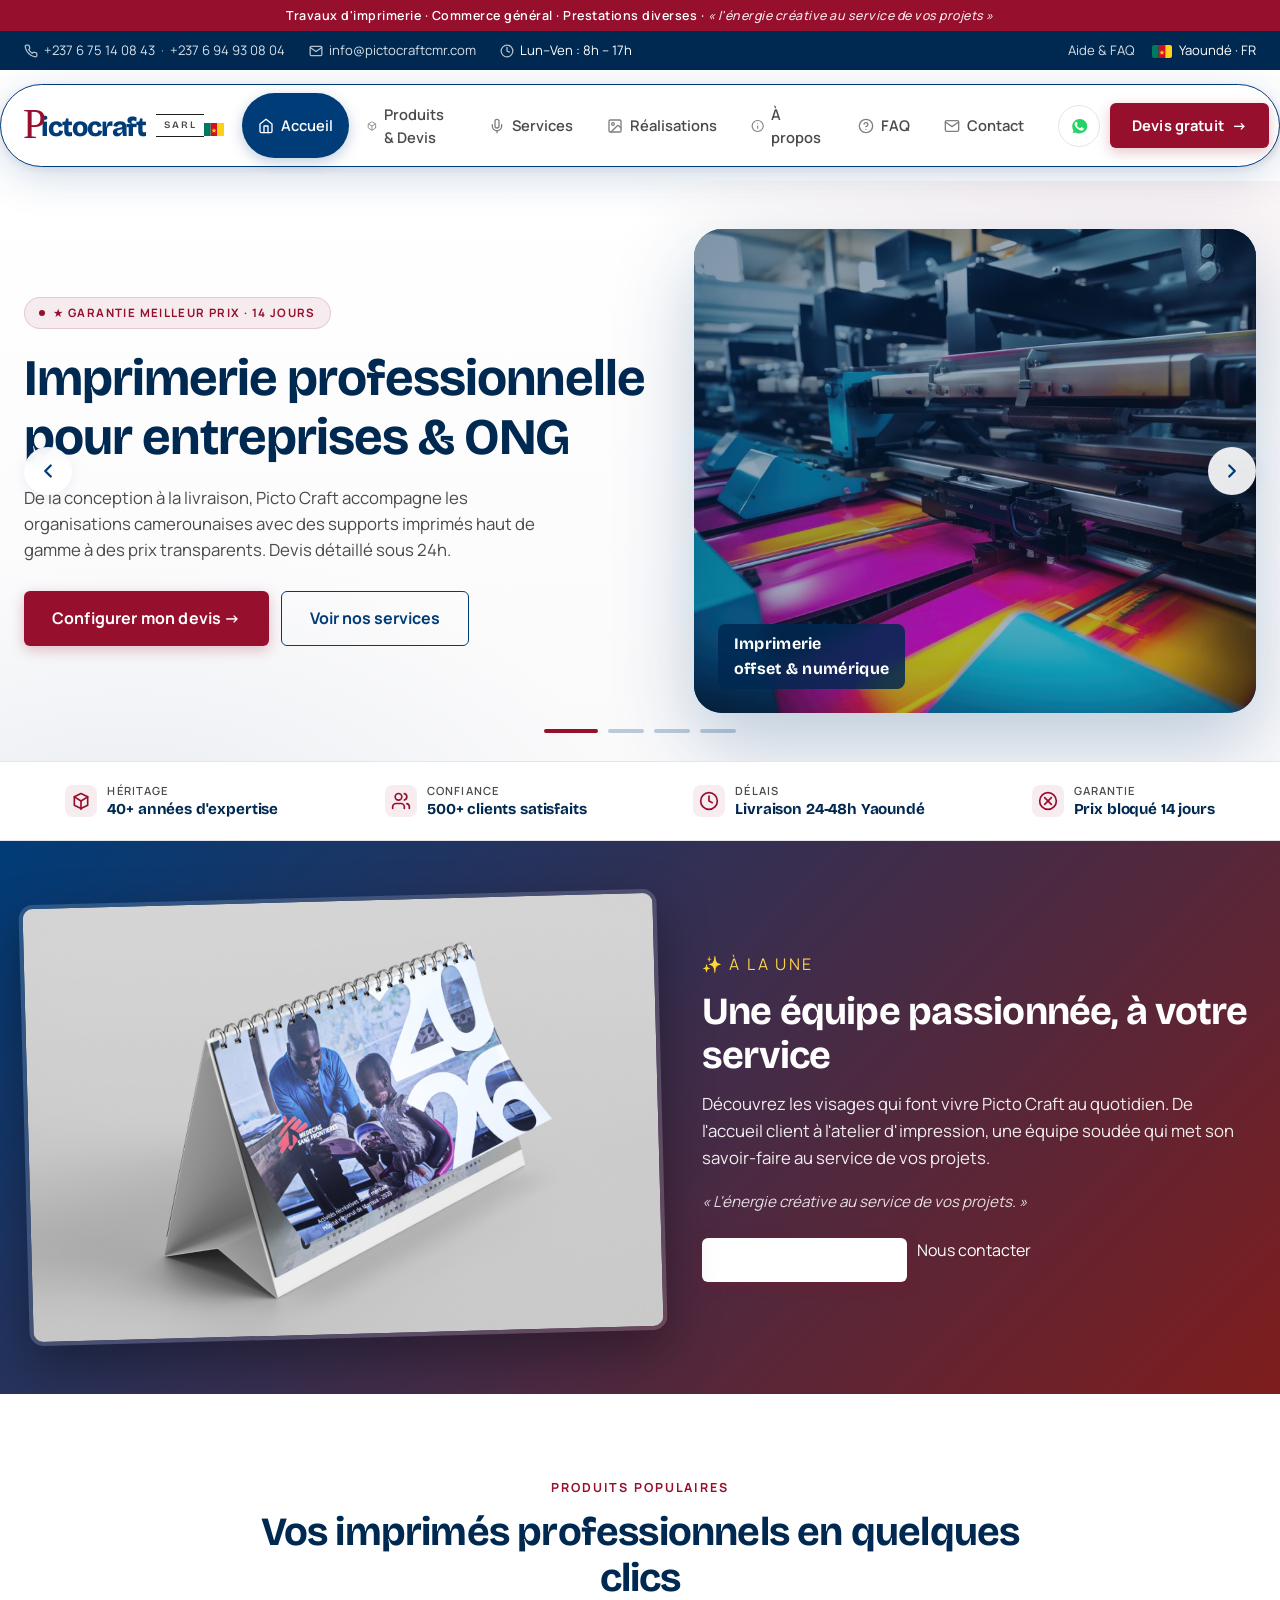
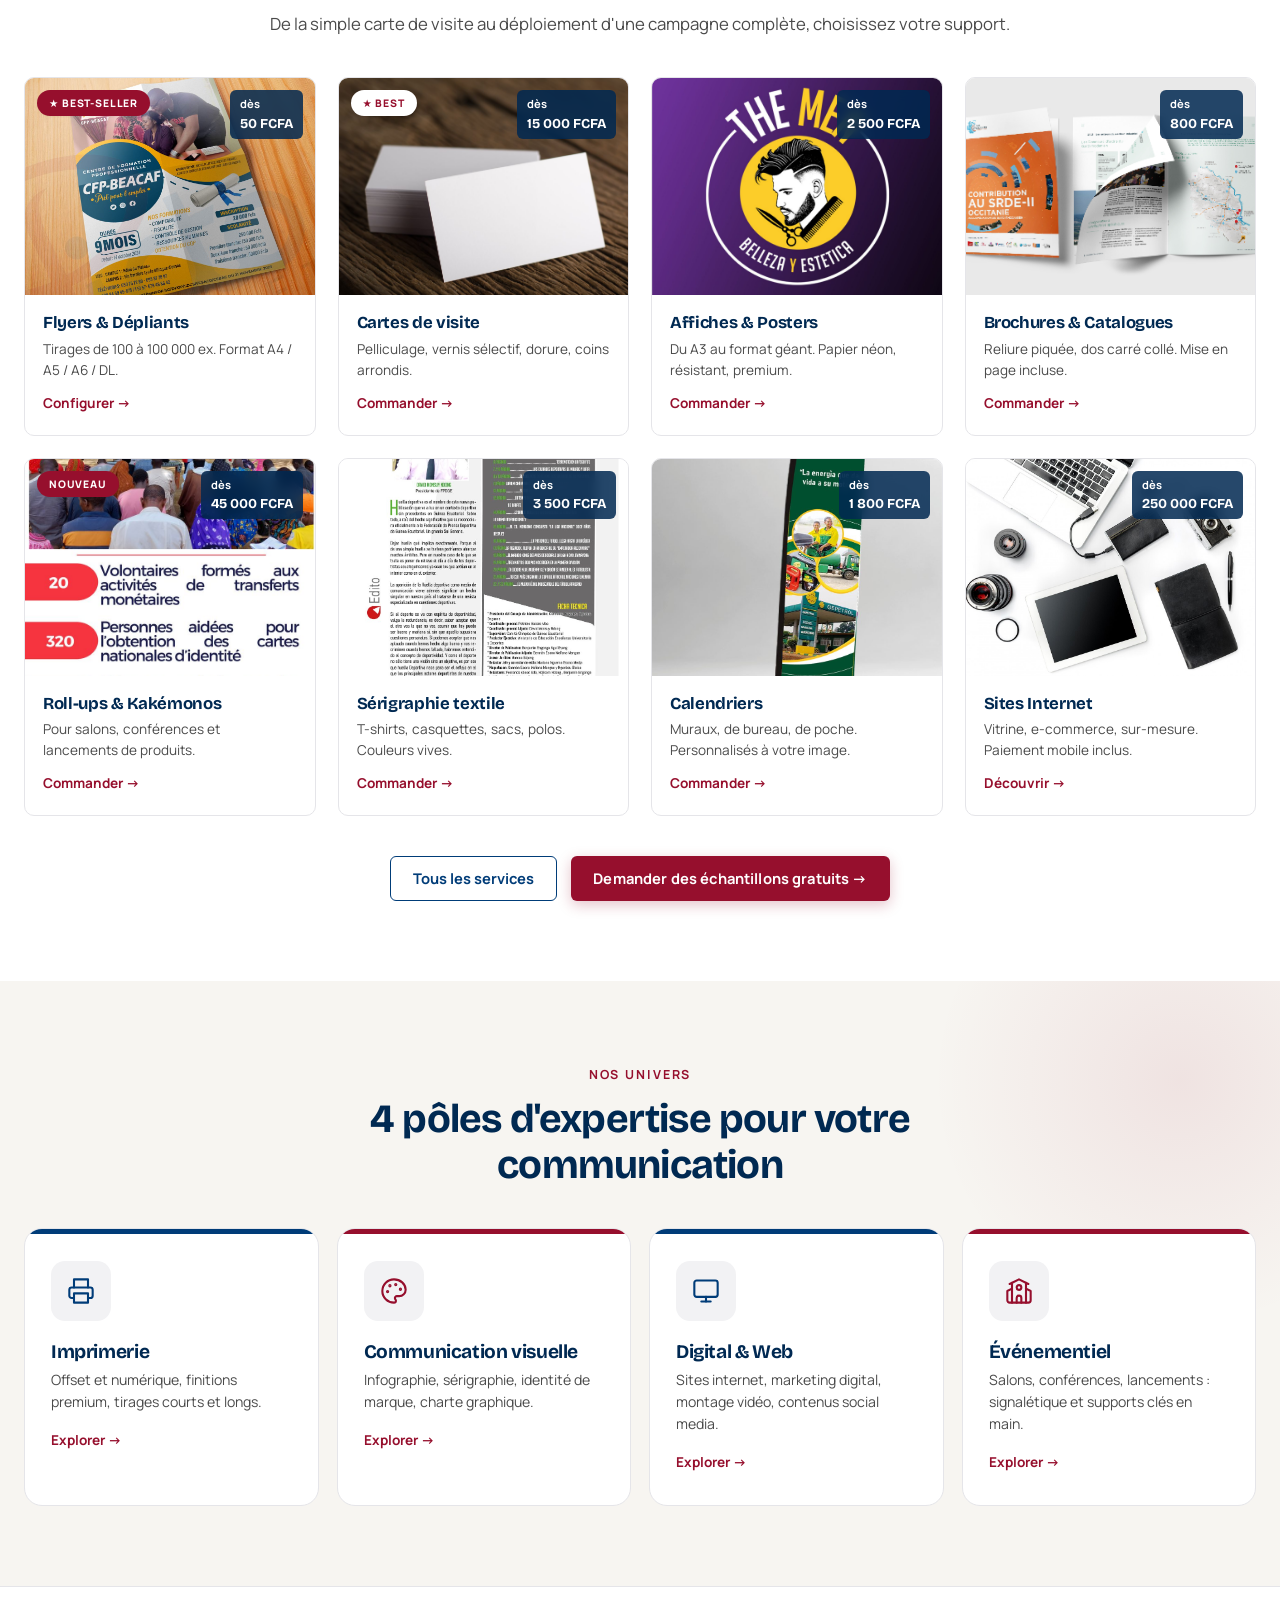
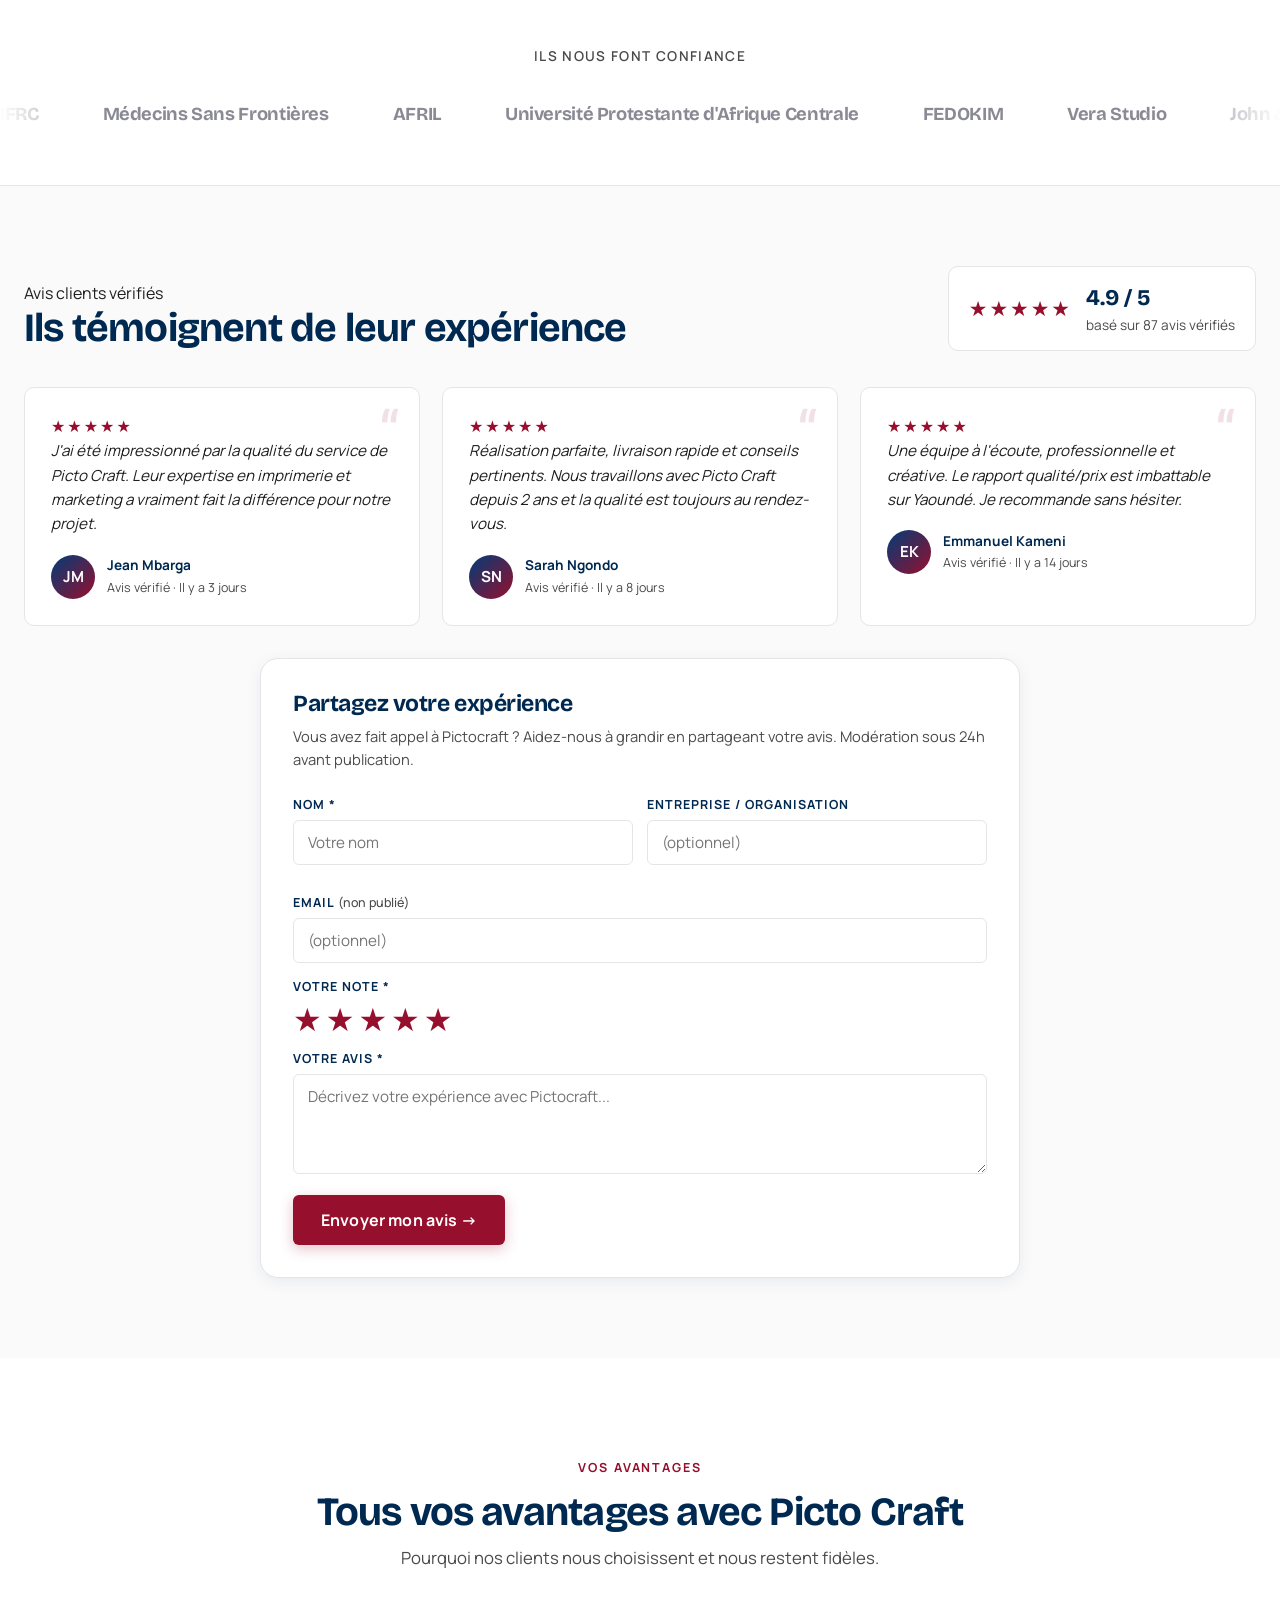
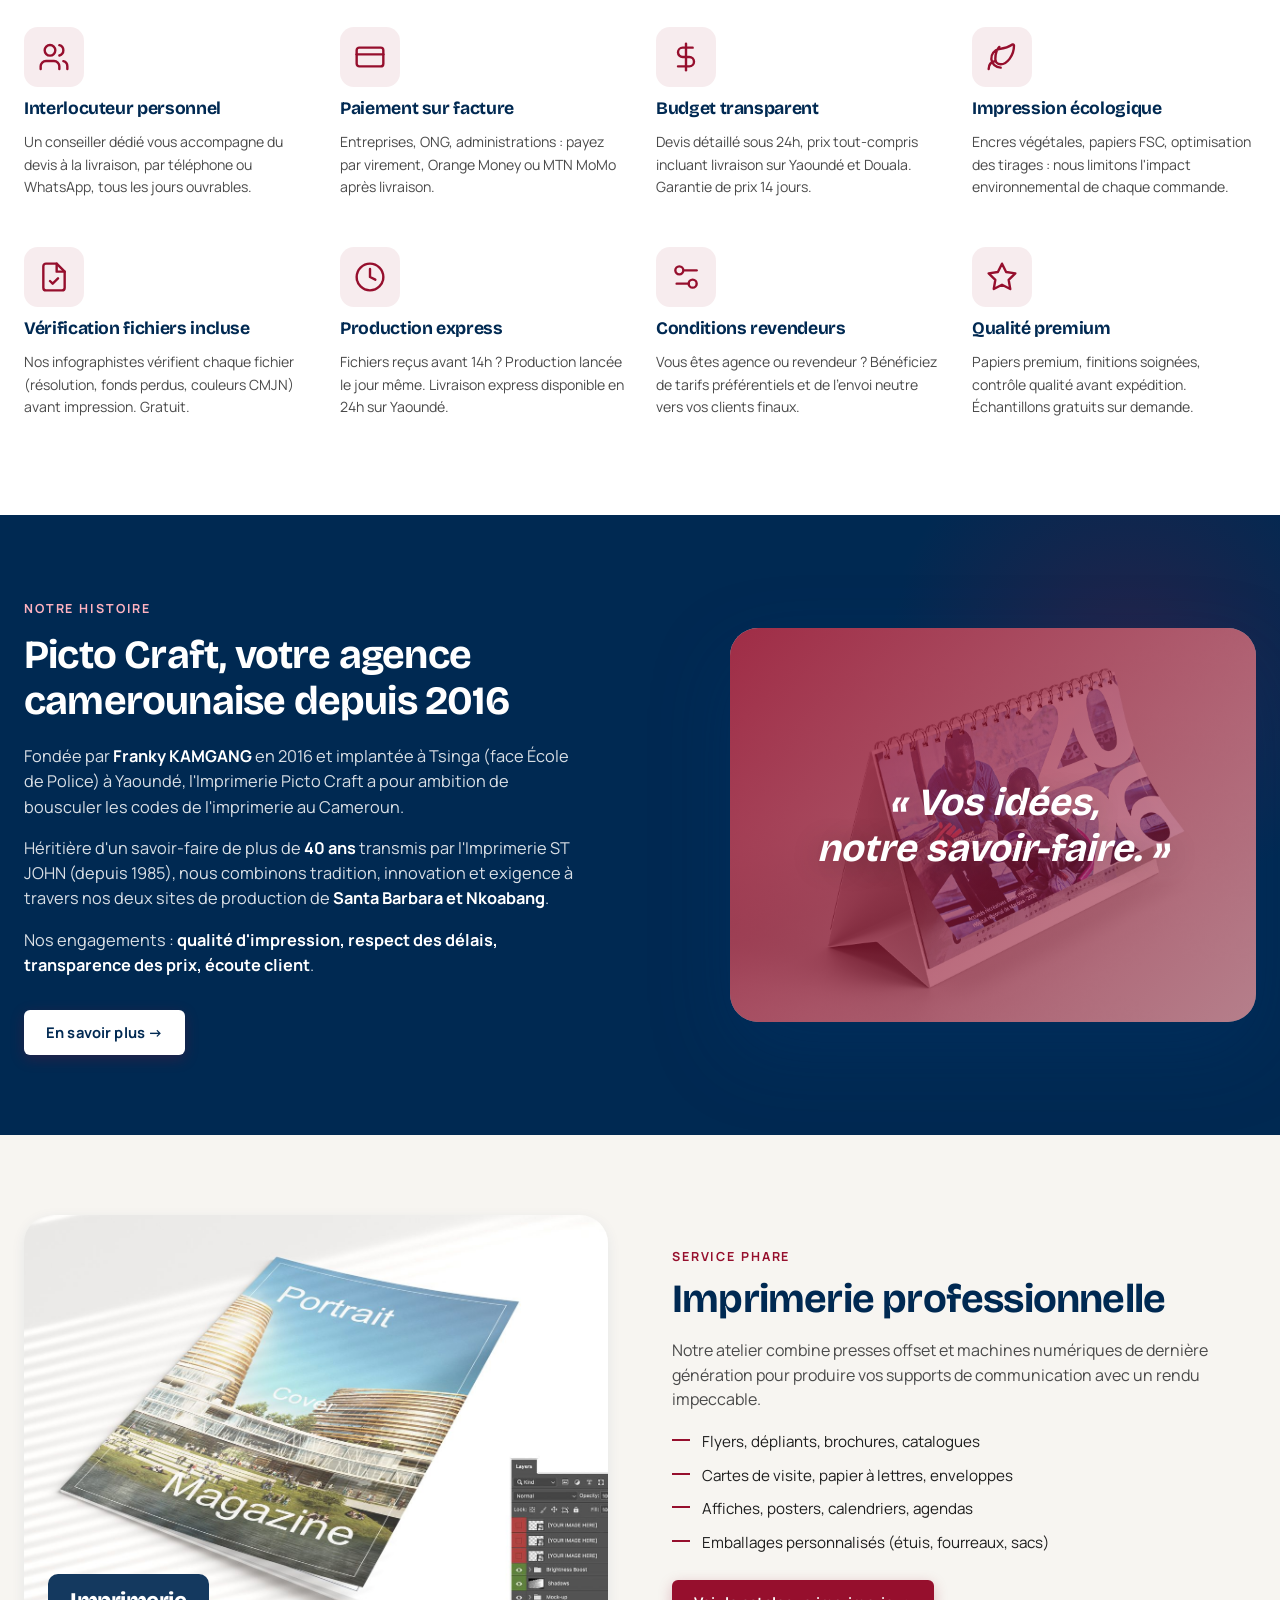
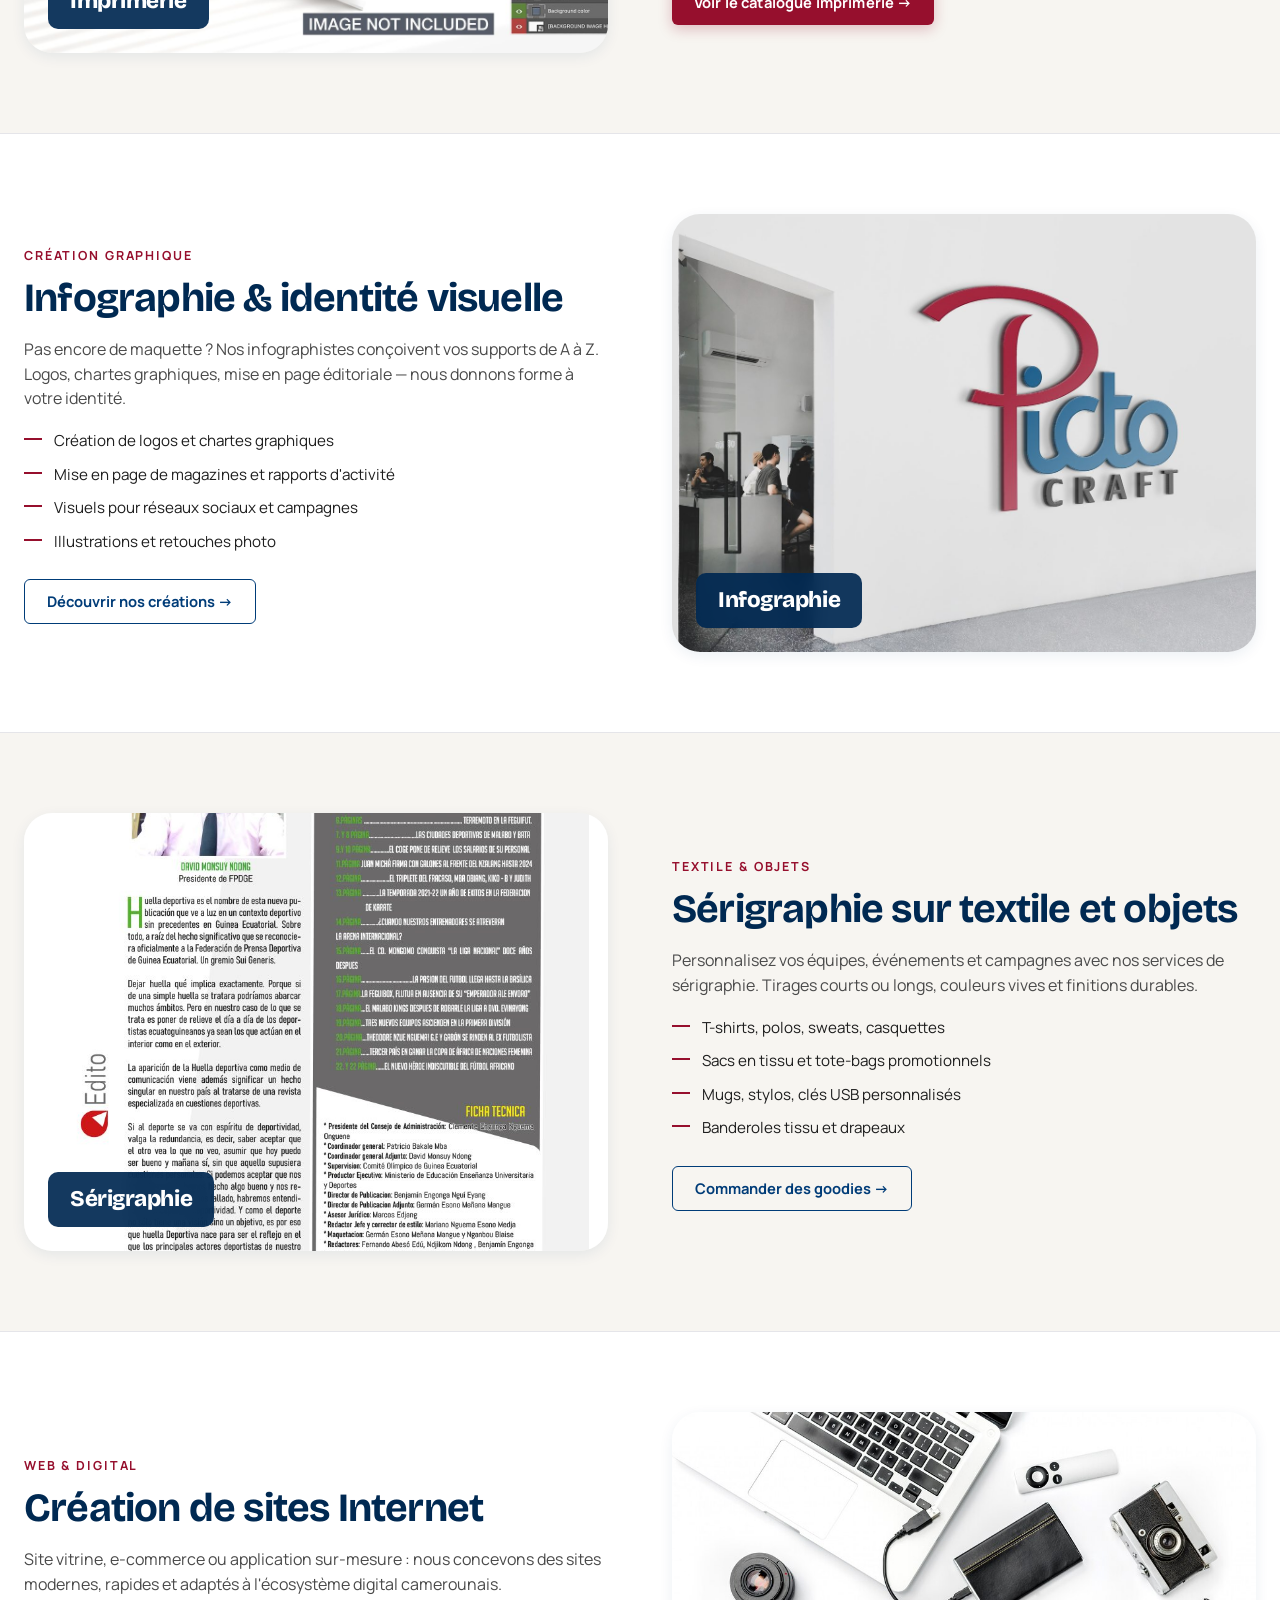
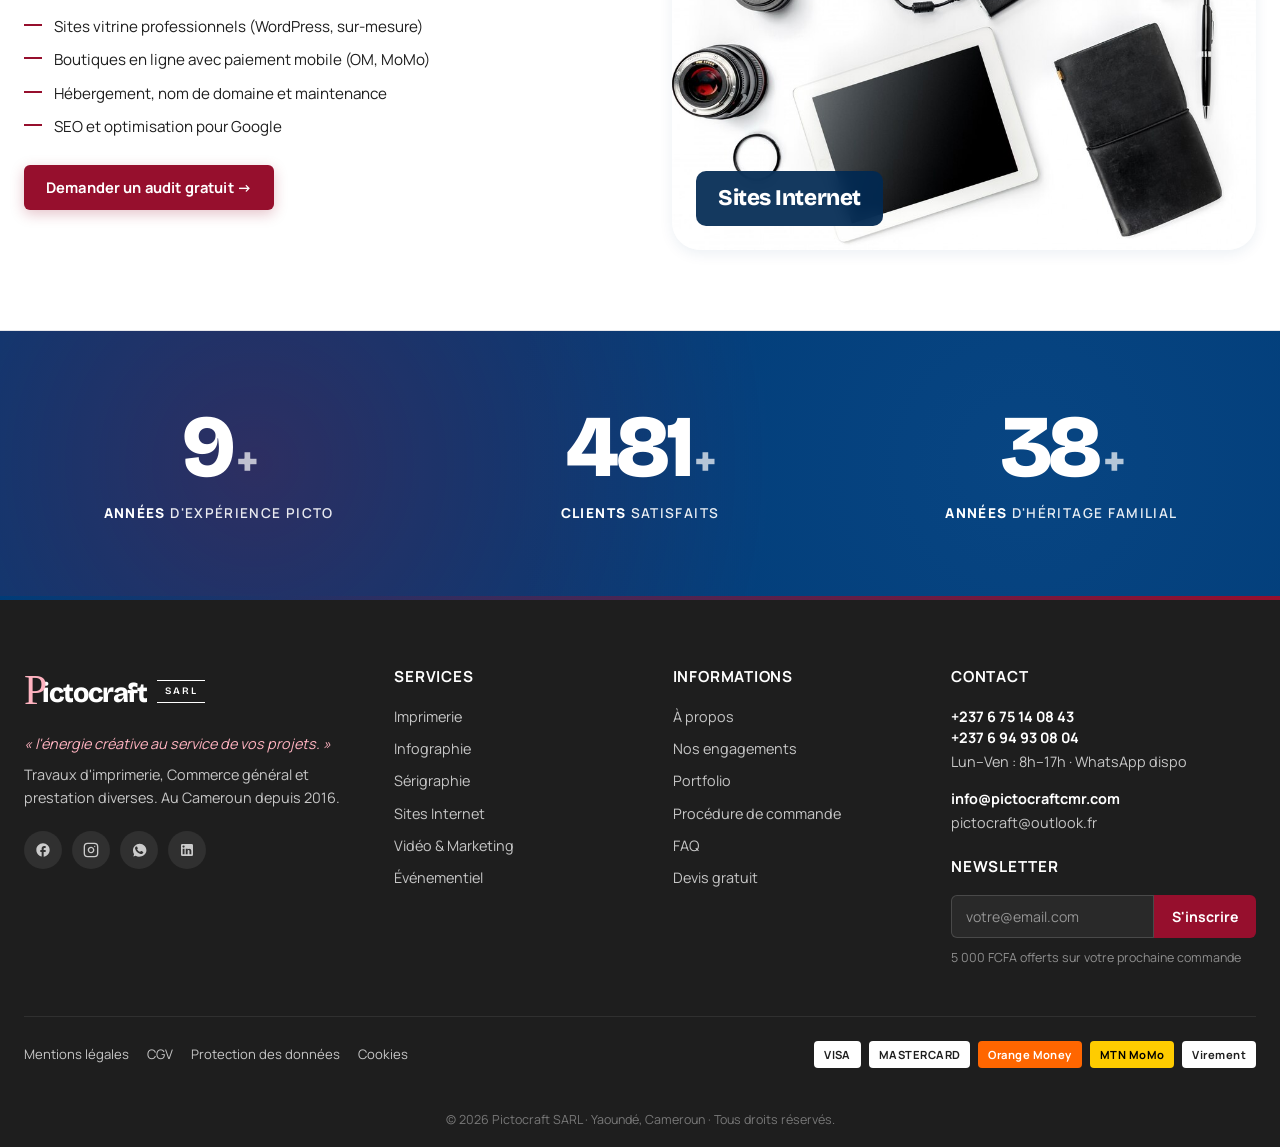
==== commit 7670776e: "Édition Réalisations dans admin-pro + fix affichage photo équipe RÉALISATIONS ADMIN : - Nouvel ongle" ====
--- a/index.html
+++ b/index.html
@@ -142,7 +142,7 @@
   <div class="container">
     <div style="display:grid;grid-template-columns:1.15fr 1fr;gap:40px;align-items:center">
       <div style="border-radius:14px;overflow:hidden;box-shadow:0 20px 50px rgba(0,0,0,.35);transform:rotate(-1.5deg);border:4px solid rgba(255,255,255,.15)">
-        <img src="assets/images/team/equipe-pictocraft.jpg?v=20260707d"
+        <img src="assets/images/team/equipe-pictocraft.jpg?v=1783466752-team"
              alt="L'équipe Picto Craft SARL en exposition"
              style="width:100%;height:auto;display:block;aspect-ratio:16/11;object-fit:cover">
       </div>
@@ -512,7 +512,7 @@
         <a href="a-propos.html" class="btn-primary">En savoir plus →</a>
       </div>
       <div class="story-visual reveal-right">
-        <img src="assets/images/team/equipe-pictocraft.jpg" alt="L'équipe Picto Craft SARL">
+        <img src="assets/images/team/equipe-pictocraft.jpg?v=1783466752-story" alt="L'équipe Picto Craft SARL">
         <div class="quote-overlay"><span>« Vos idées,<br>notre savoir-faire. »</span></div>
       </div>
     </div>
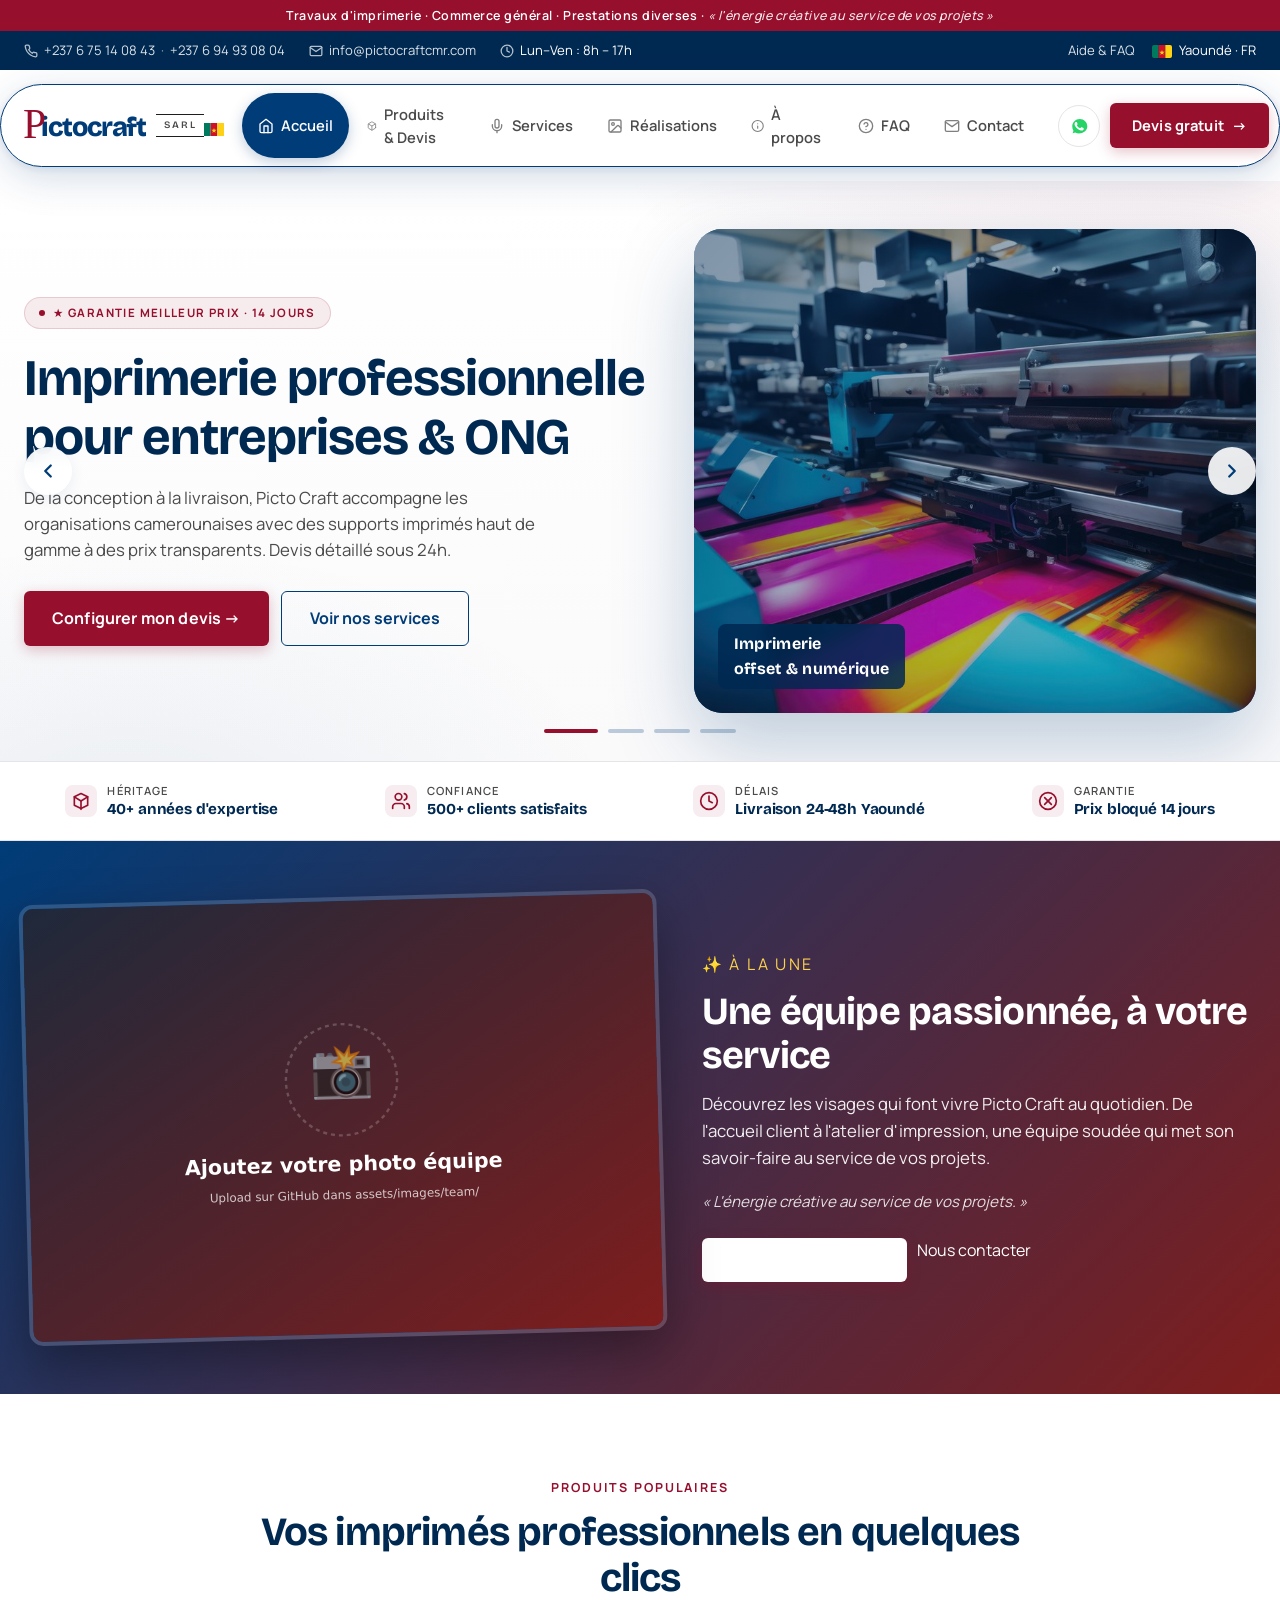
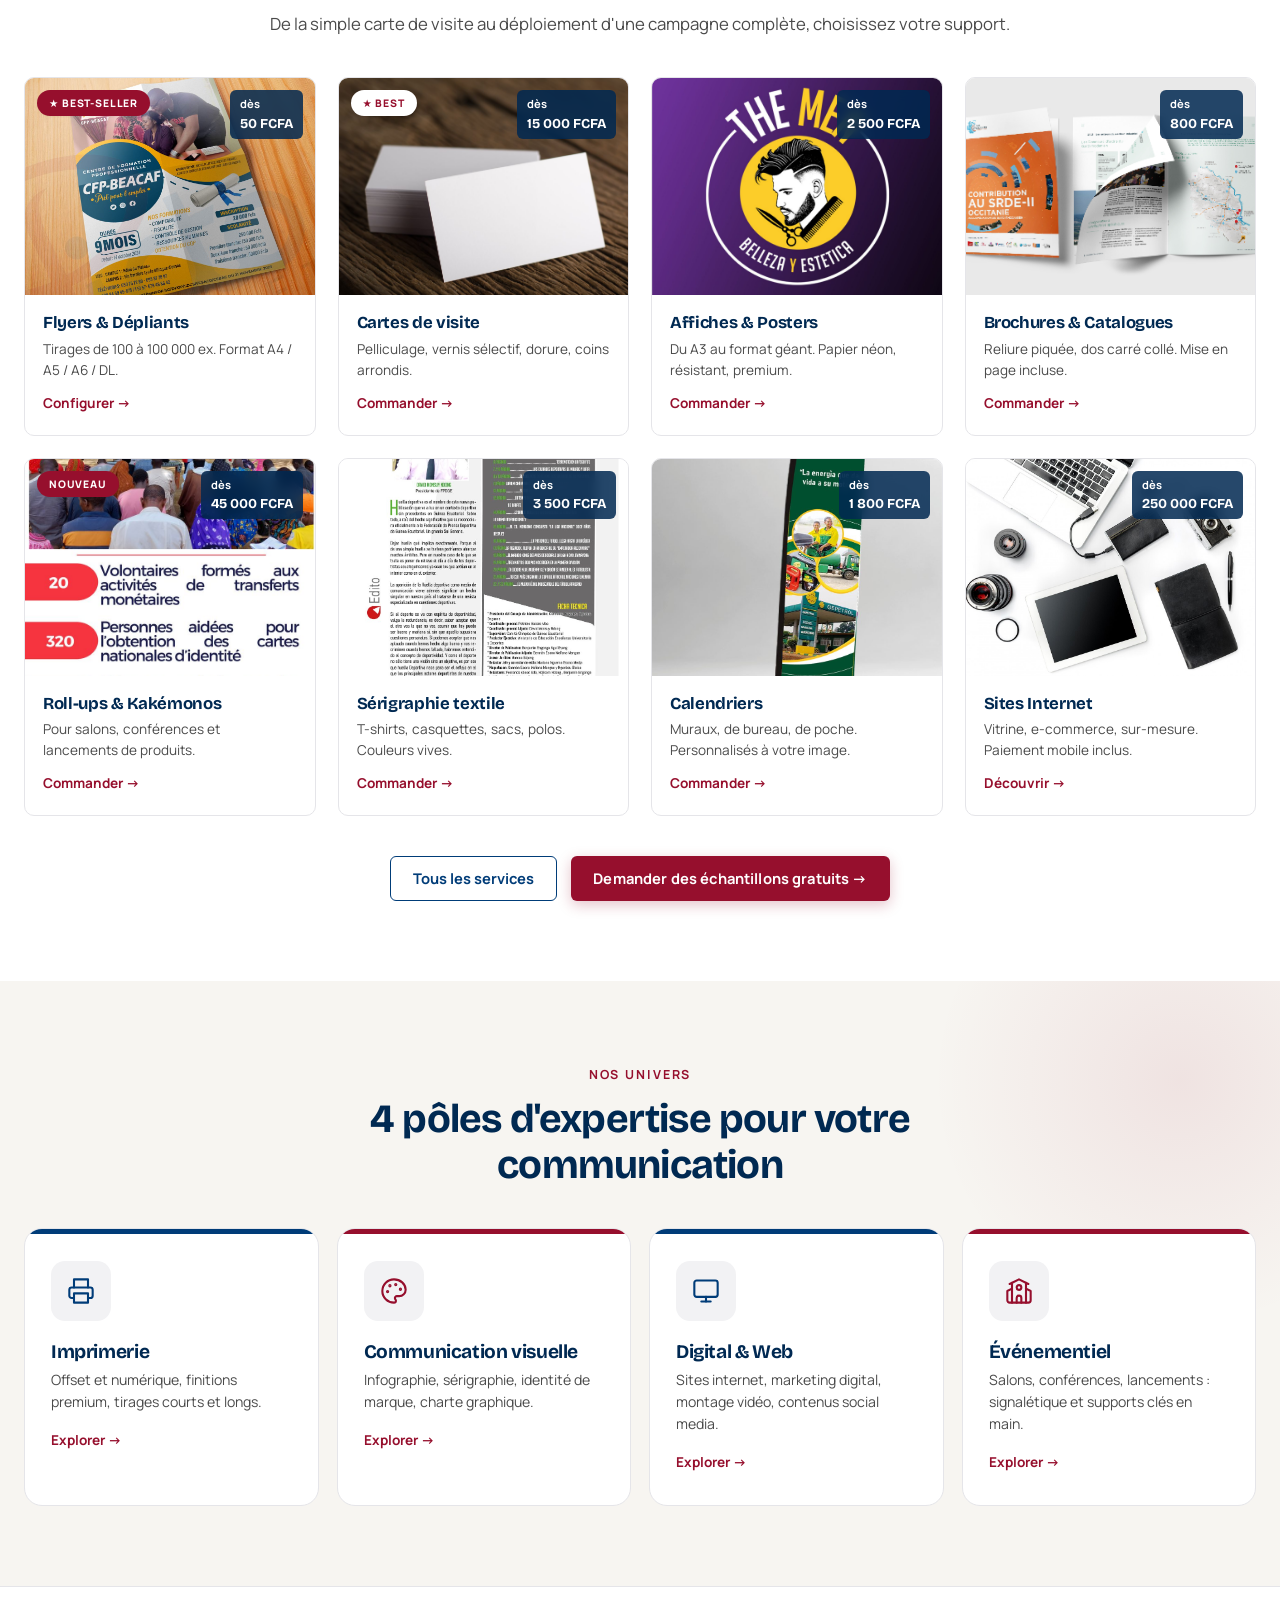
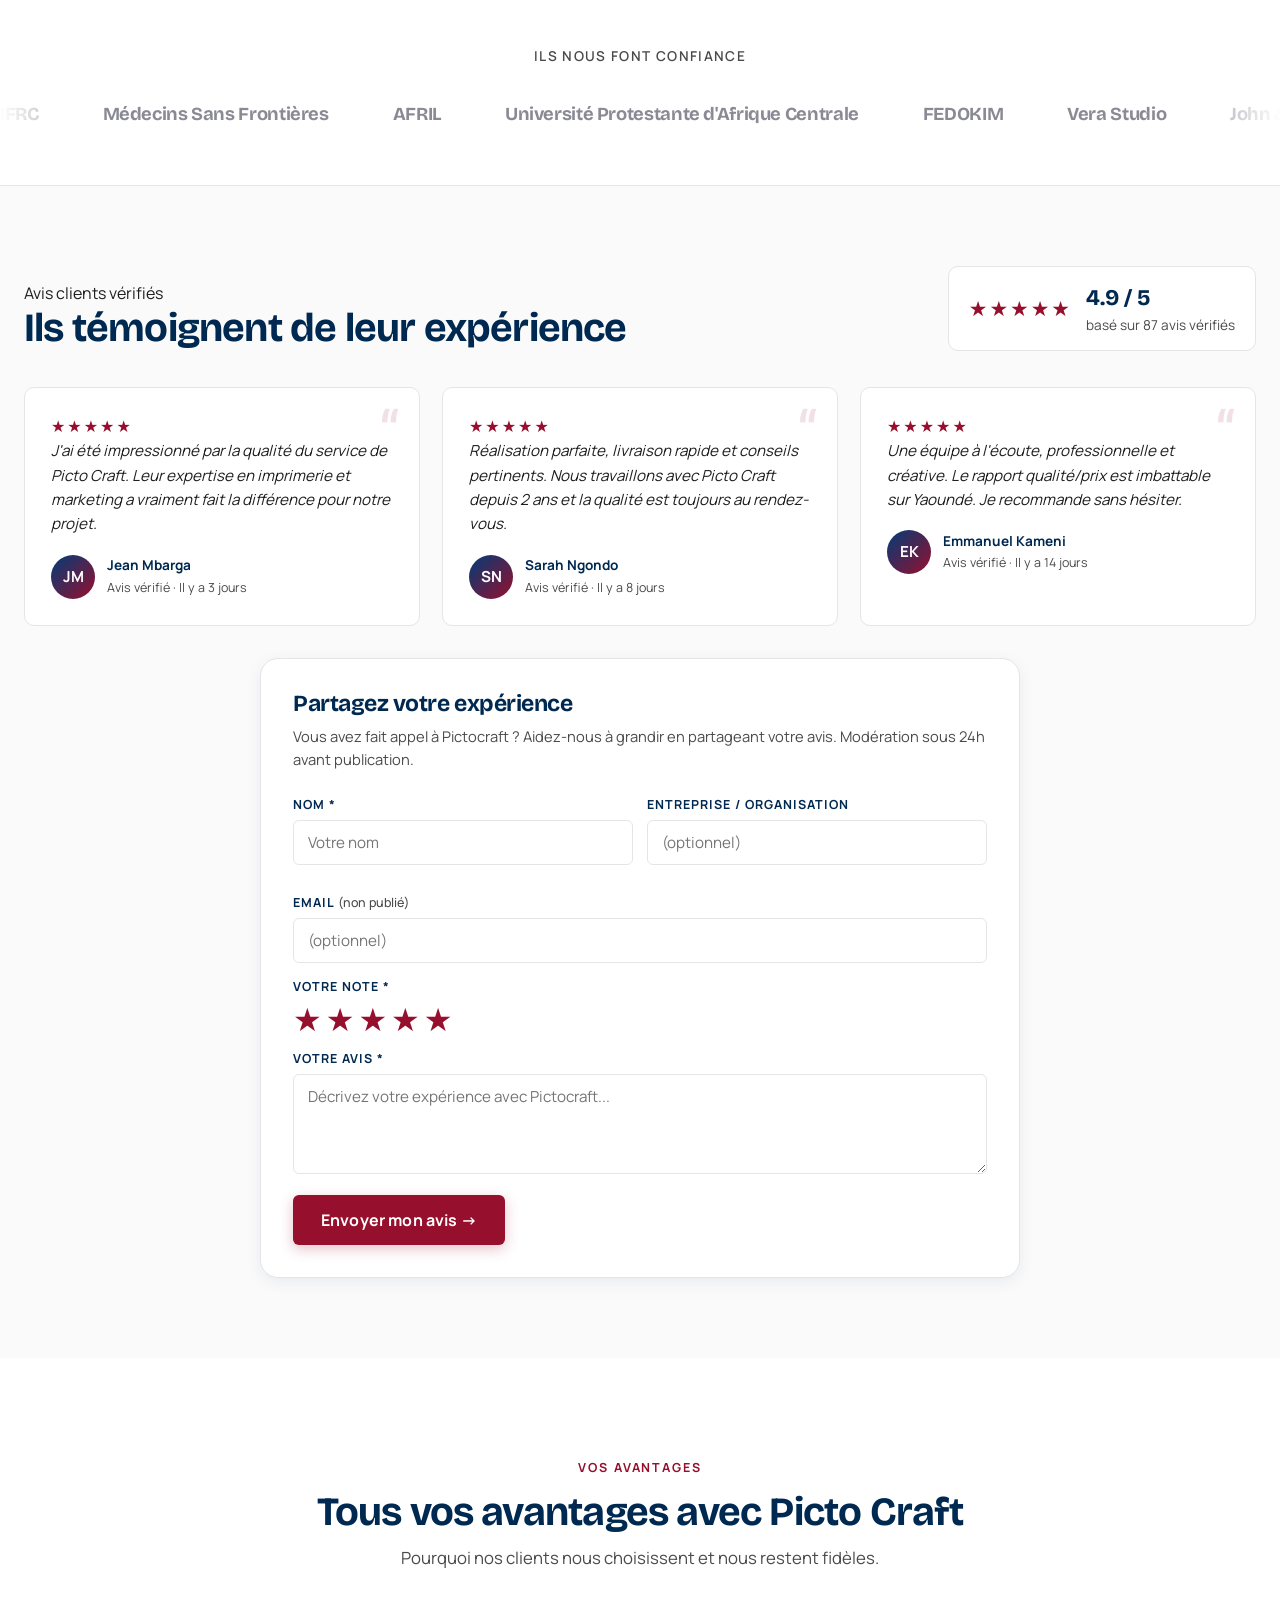
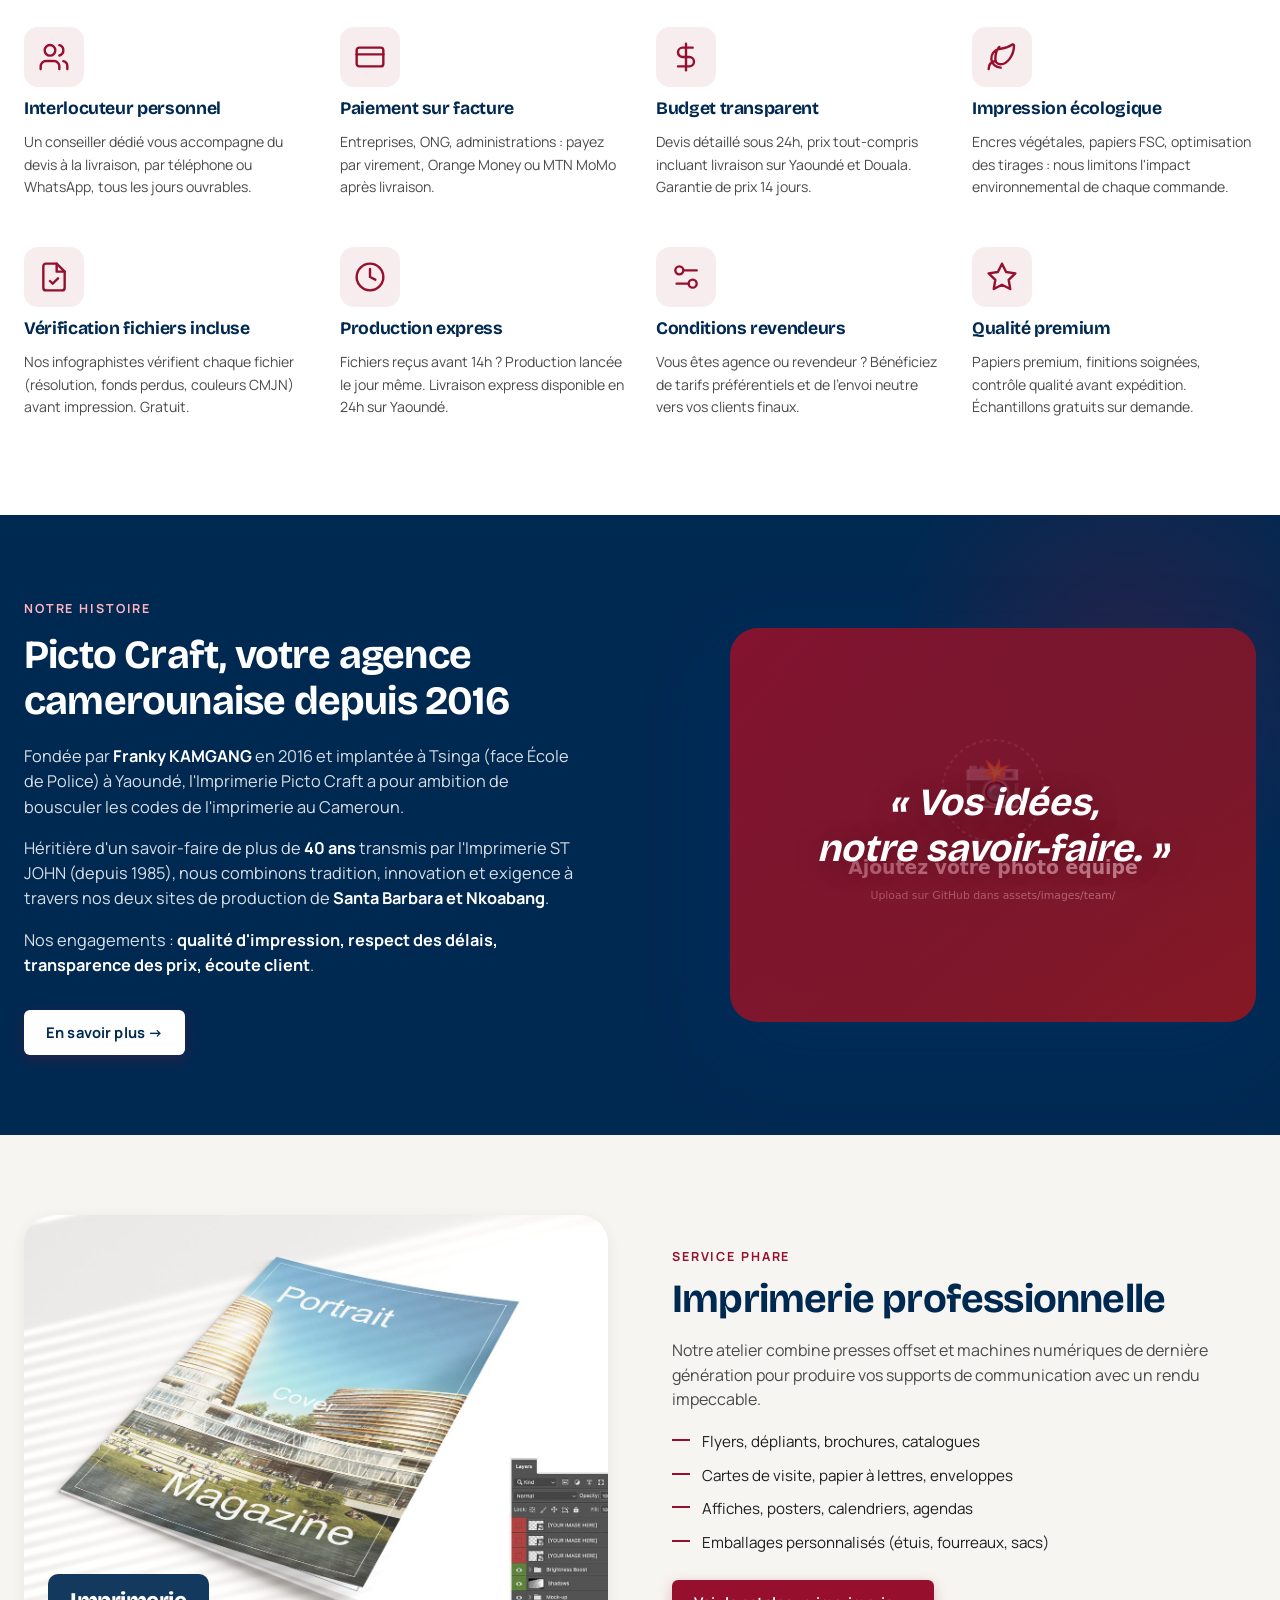
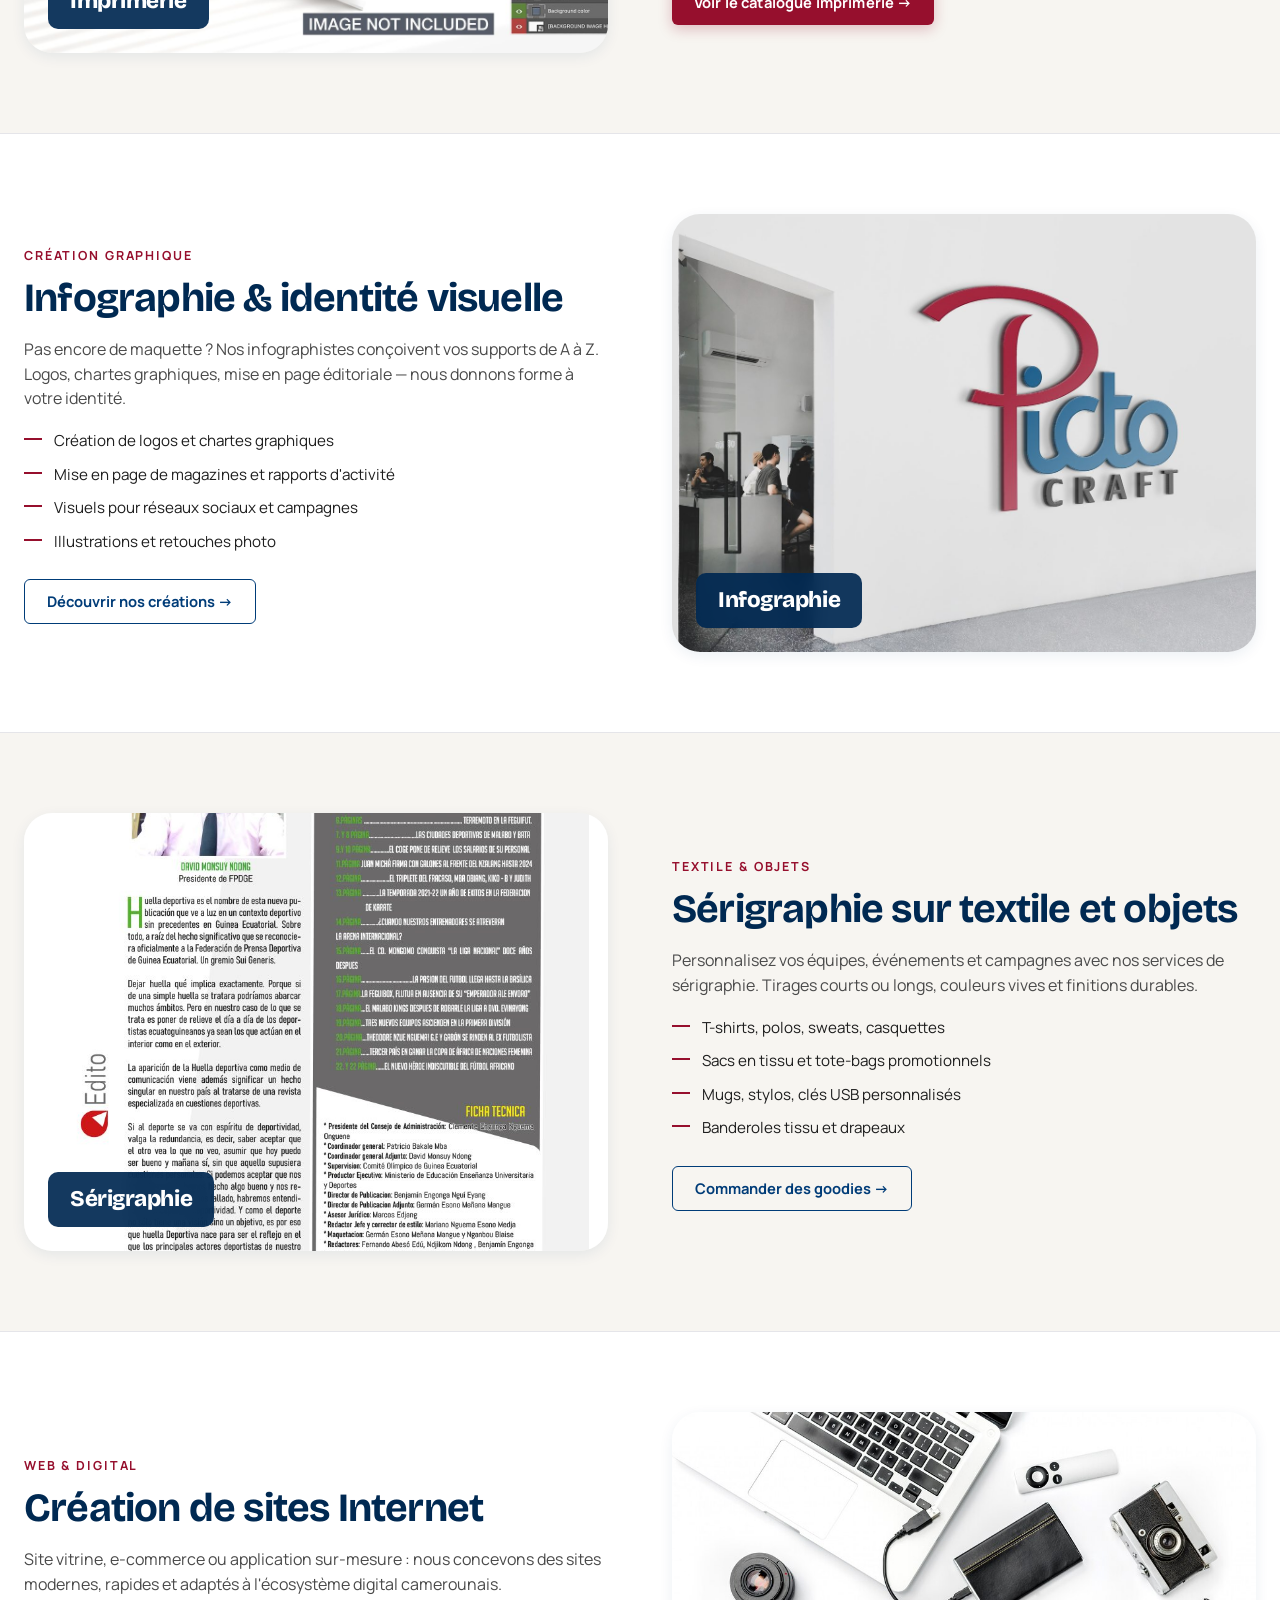
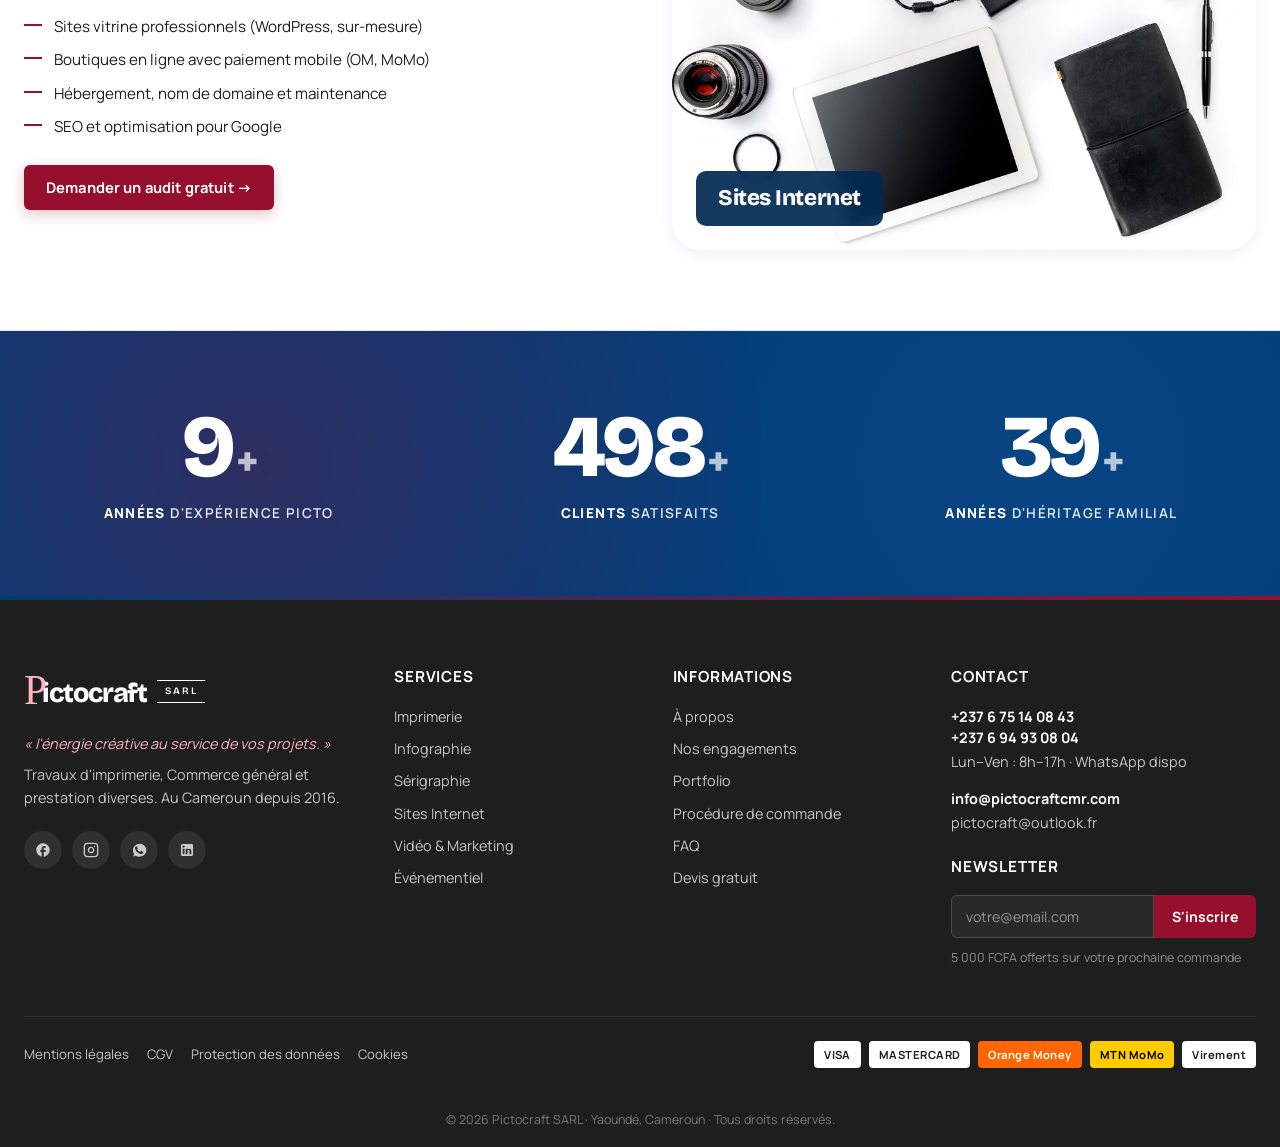
==== commit f2599647: "AUDIT COMPLET : retrait mauvaise photo équipe + placeholder + bannière aide PHOTO ÉQUIPE (accueil) :" ====
--- a/index.html
+++ b/index.html
@@ -142,8 +142,9 @@
   <div class="container">
     <div style="display:grid;grid-template-columns:1.15fr 1fr;gap:40px;align-items:center">
       <div style="border-radius:14px;overflow:hidden;box-shadow:0 20px 50px rgba(0,0,0,.35);transform:rotate(-1.5deg);border:4px solid rgba(255,255,255,.15)">
-        <img src="assets/images/team/equipe-pictocraft.jpg?v=1783466752-team"
-             alt="L'équipe Picto Craft SARL en exposition"
+        <img src="assets/images/team/equipe-pictocraft.jpg?v=20260708a" 
+             onerror="this.onerror=null;this.src='assets/images/team/equipe-pictocraft.svg'"
+             alt="L'équipe Picto Craft SARL"
              style="width:100%;height:auto;display:block;aspect-ratio:16/11;object-fit:cover">
       </div>
       <div>
@@ -512,7 +513,7 @@
         <a href="a-propos.html" class="btn-primary">En savoir plus →</a>
       </div>
       <div class="story-visual reveal-right">
-        <img src="assets/images/team/equipe-pictocraft.jpg?v=1783466752-story" alt="L'équipe Picto Craft SARL">
+        <img src="assets/images/team/equipe-pictocraft.jpg?v=20260708a" onerror="this.onerror=null;this.src='assets/images/team/equipe-pictocraft.svg'" alt="L'équipe Picto Craft SARL">
         <div class="quote-overlay"><span>« Vos idées,<br>notre savoir-faire. »</span></div>
       </div>
     </div>
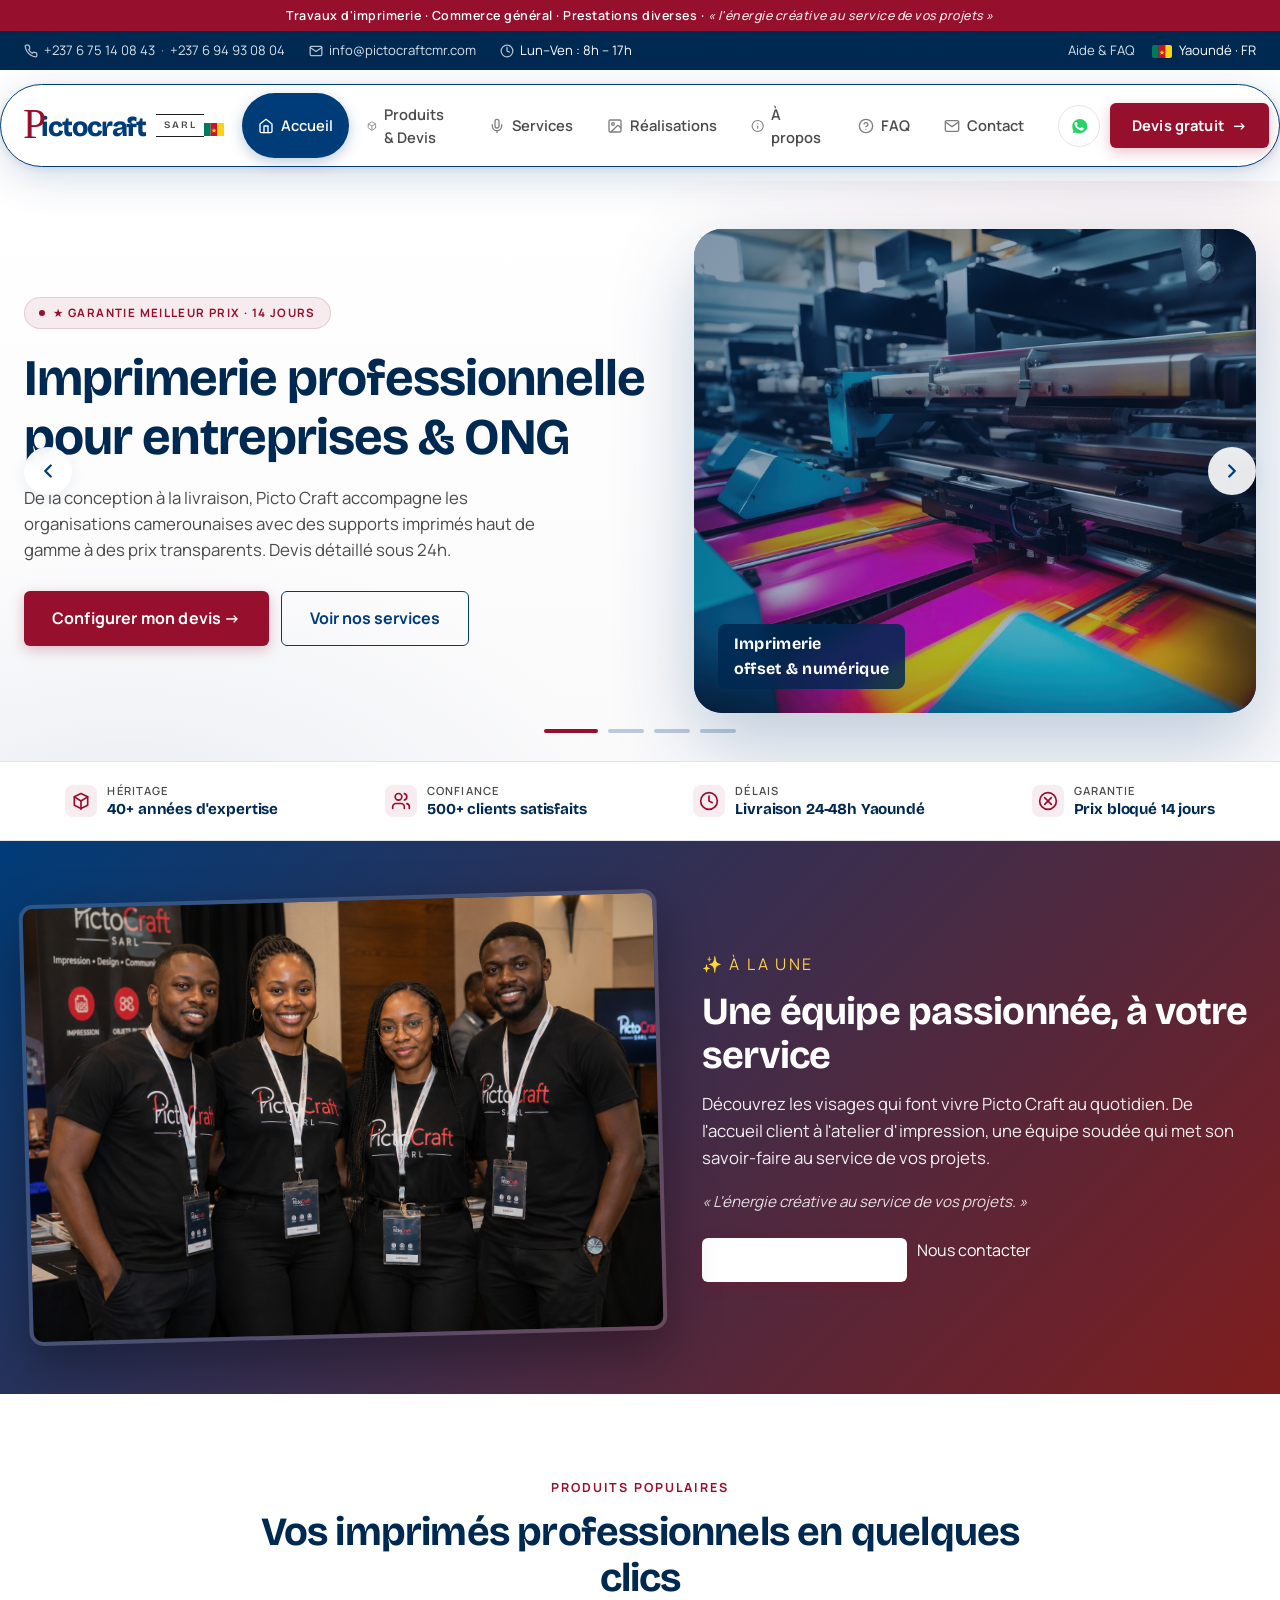
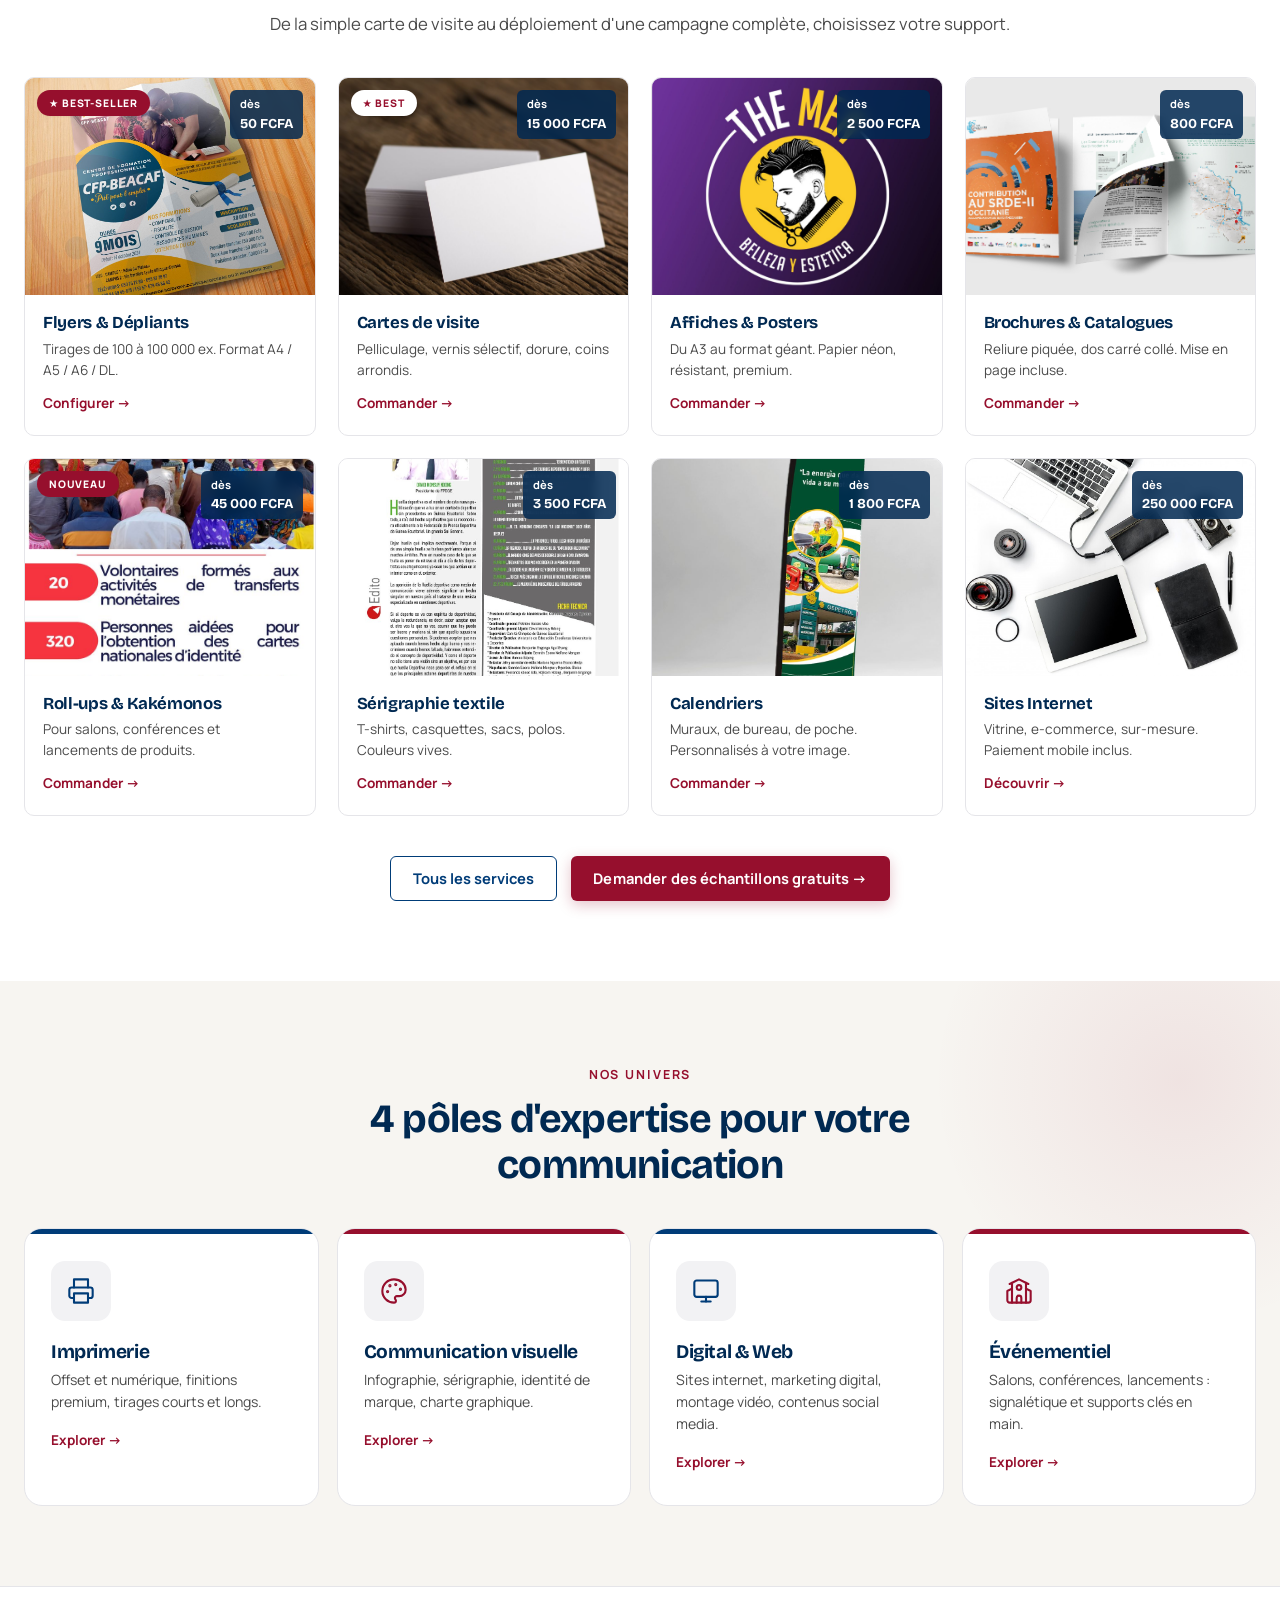
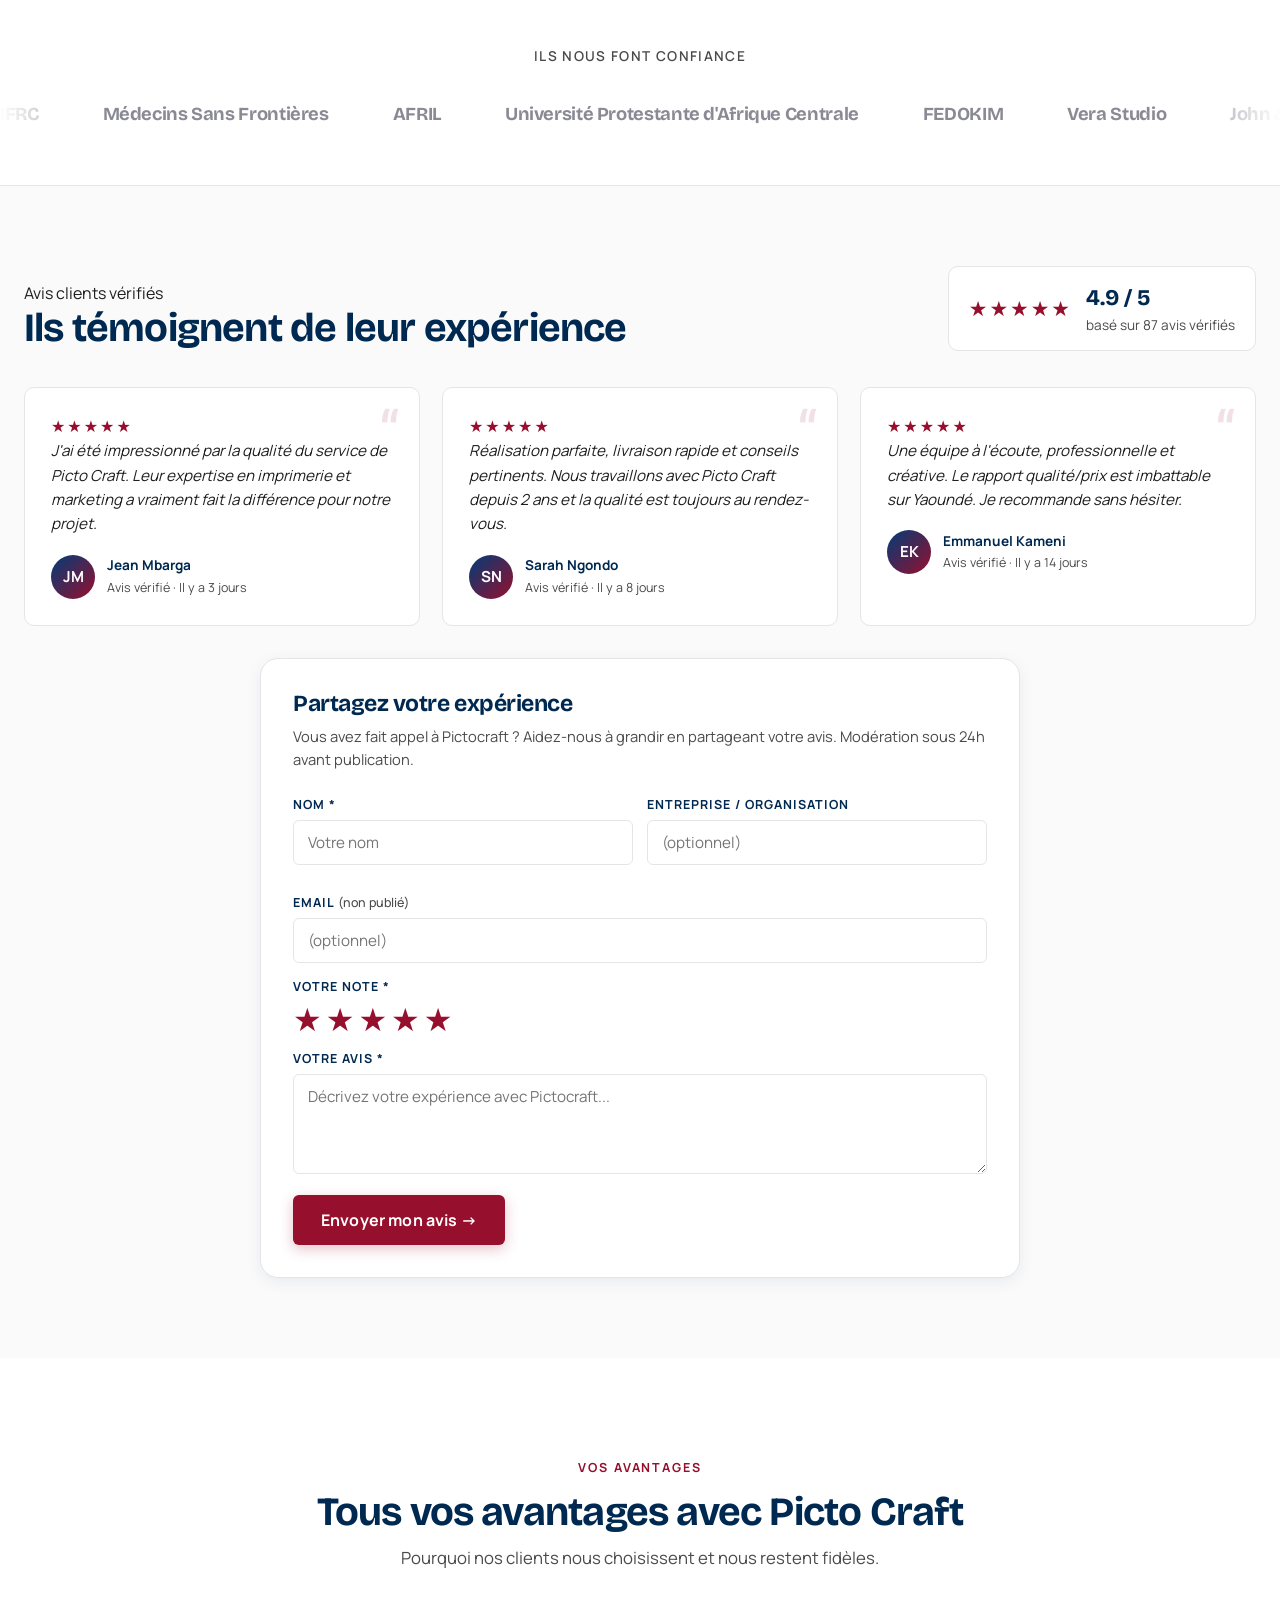
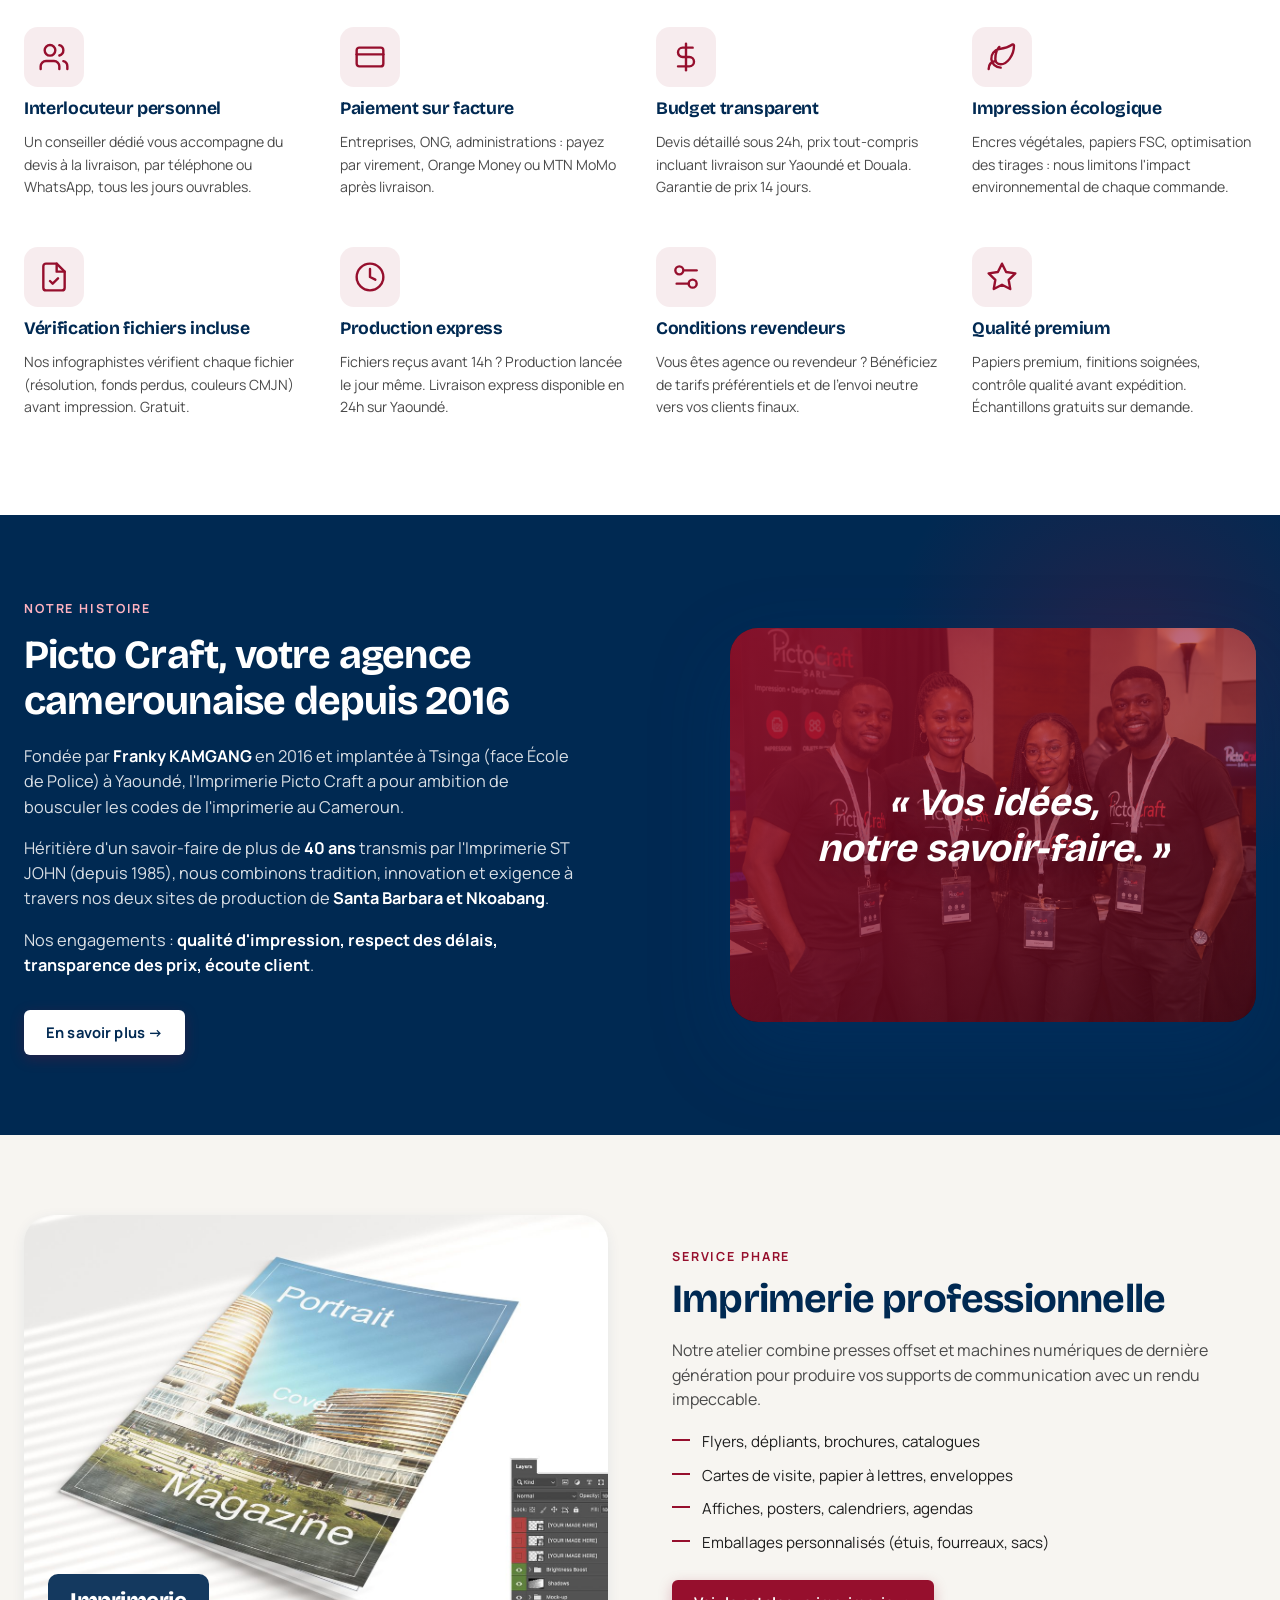
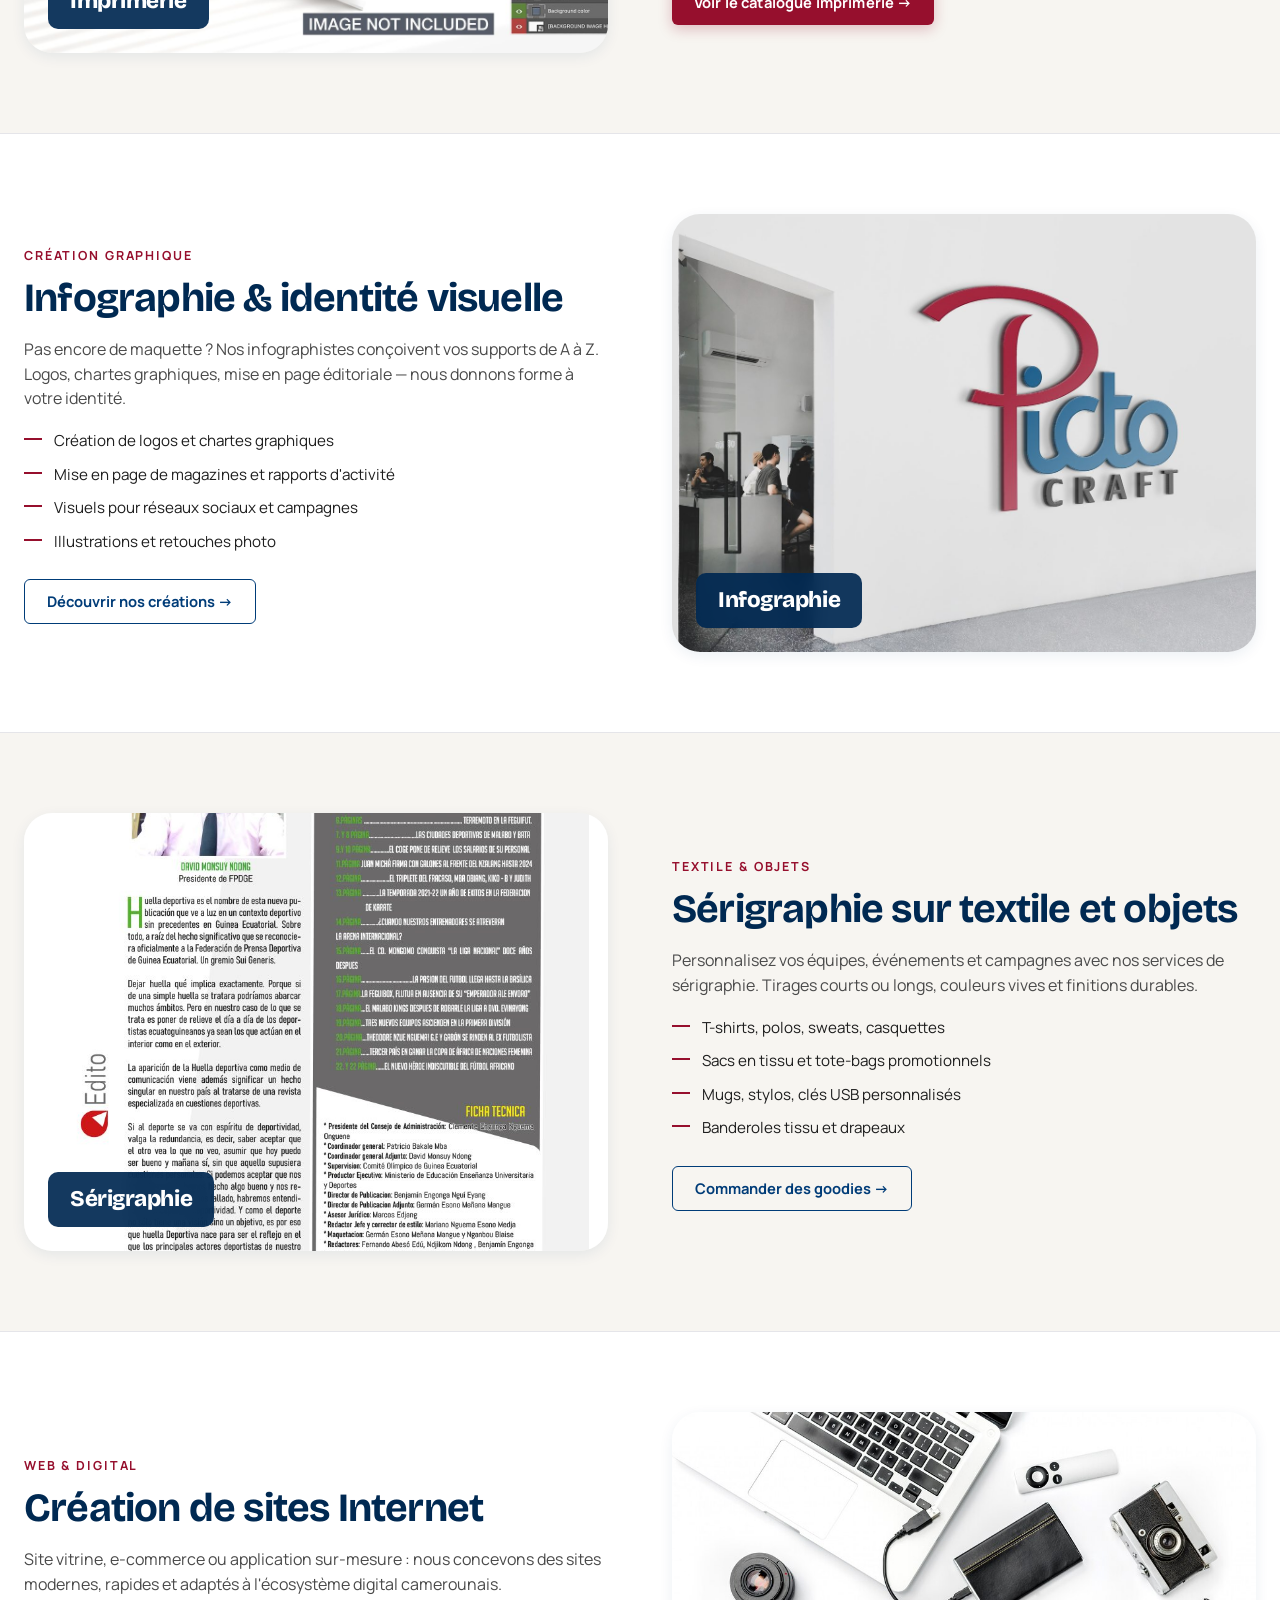
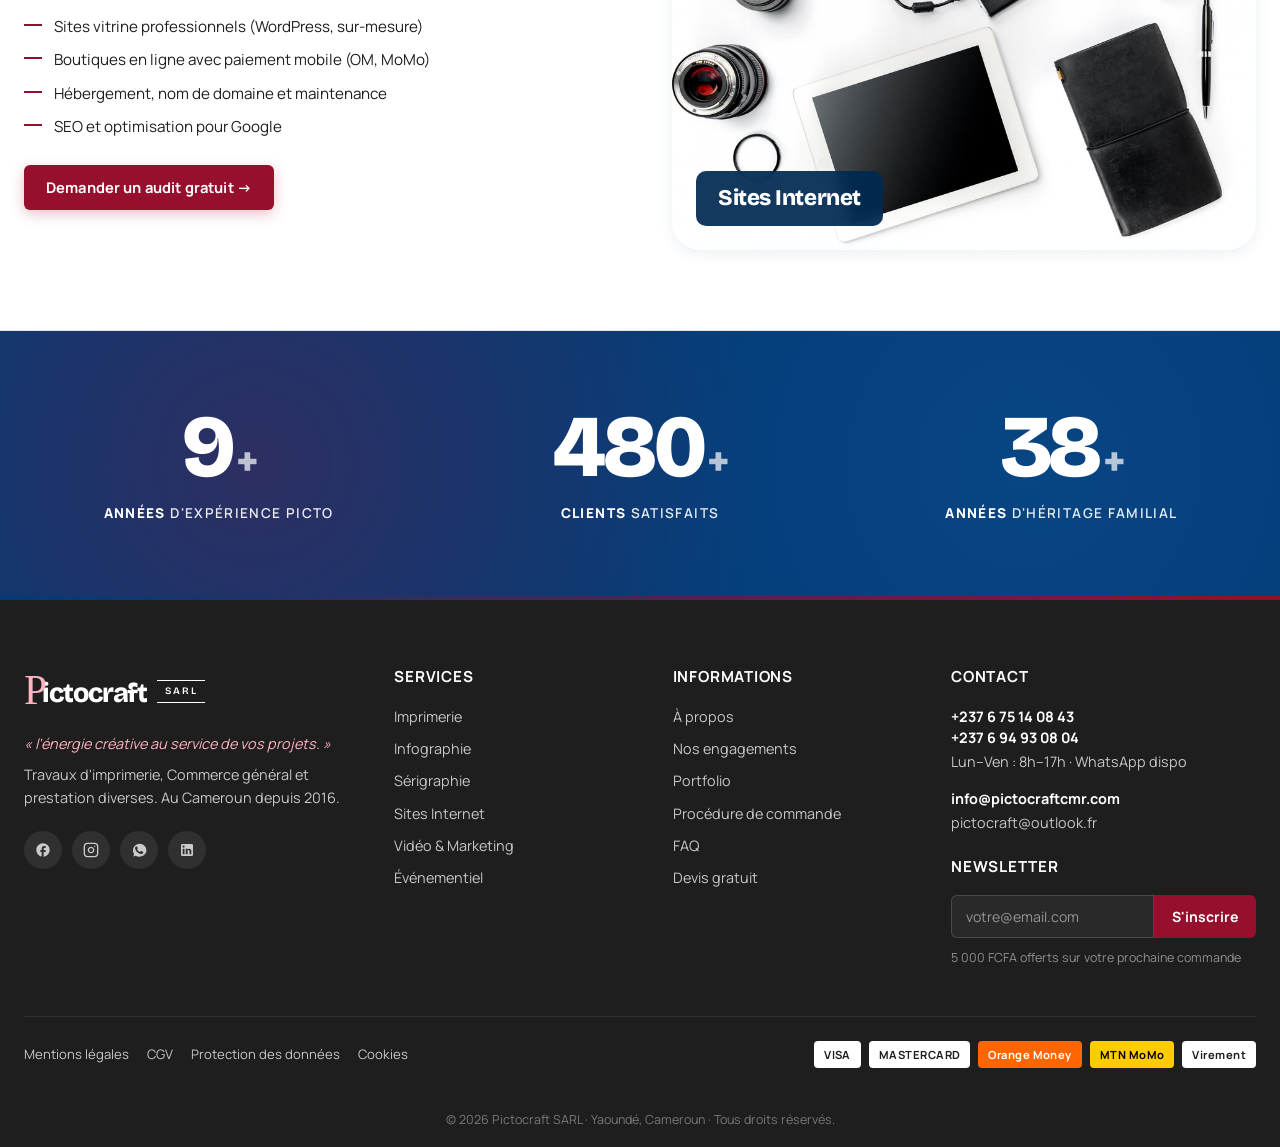
==== commit 3ca94c39: "Photo équipe RÉELLE mise en ligne (salon.png) + nettoyage doublons CHANGEMENTS : - index.html : les " ====
--- a/index.html
+++ b/index.html
@@ -142,8 +142,8 @@
   <div class="container">
     <div style="display:grid;grid-template-columns:1.15fr 1fr;gap:40px;align-items:center">
       <div style="border-radius:14px;overflow:hidden;box-shadow:0 20px 50px rgba(0,0,0,.35);transform:rotate(-1.5deg);border:4px solid rgba(255,255,255,.15)">
-        <img src="assets/images/team/equipe-pictocraft.jpg?v=20260708a" 
-             onerror="this.onerror=null;this.src='assets/images/team/equipe-pictocraft.svg'"
+        <img src="assets/images/team/salon.png?v=1783468064" 
+             
              alt="L'équipe Picto Craft SARL"
              style="width:100%;height:auto;display:block;aspect-ratio:16/11;object-fit:cover">
       </div>
@@ -513,7 +513,7 @@
         <a href="a-propos.html" class="btn-primary">En savoir plus →</a>
       </div>
       <div class="story-visual reveal-right">
-        <img src="assets/images/team/equipe-pictocraft.jpg?v=20260708a" onerror="this.onerror=null;this.src='assets/images/team/equipe-pictocraft.svg'" alt="L'équipe Picto Craft SARL">
+        <img src="assets/images/team/salon.png?v=1783468064"  alt="L'équipe Picto Craft SARL">
         <div class="quote-overlay"><span>« Vos idées,<br>notre savoir-faire. »</span></div>
       </div>
     </div>
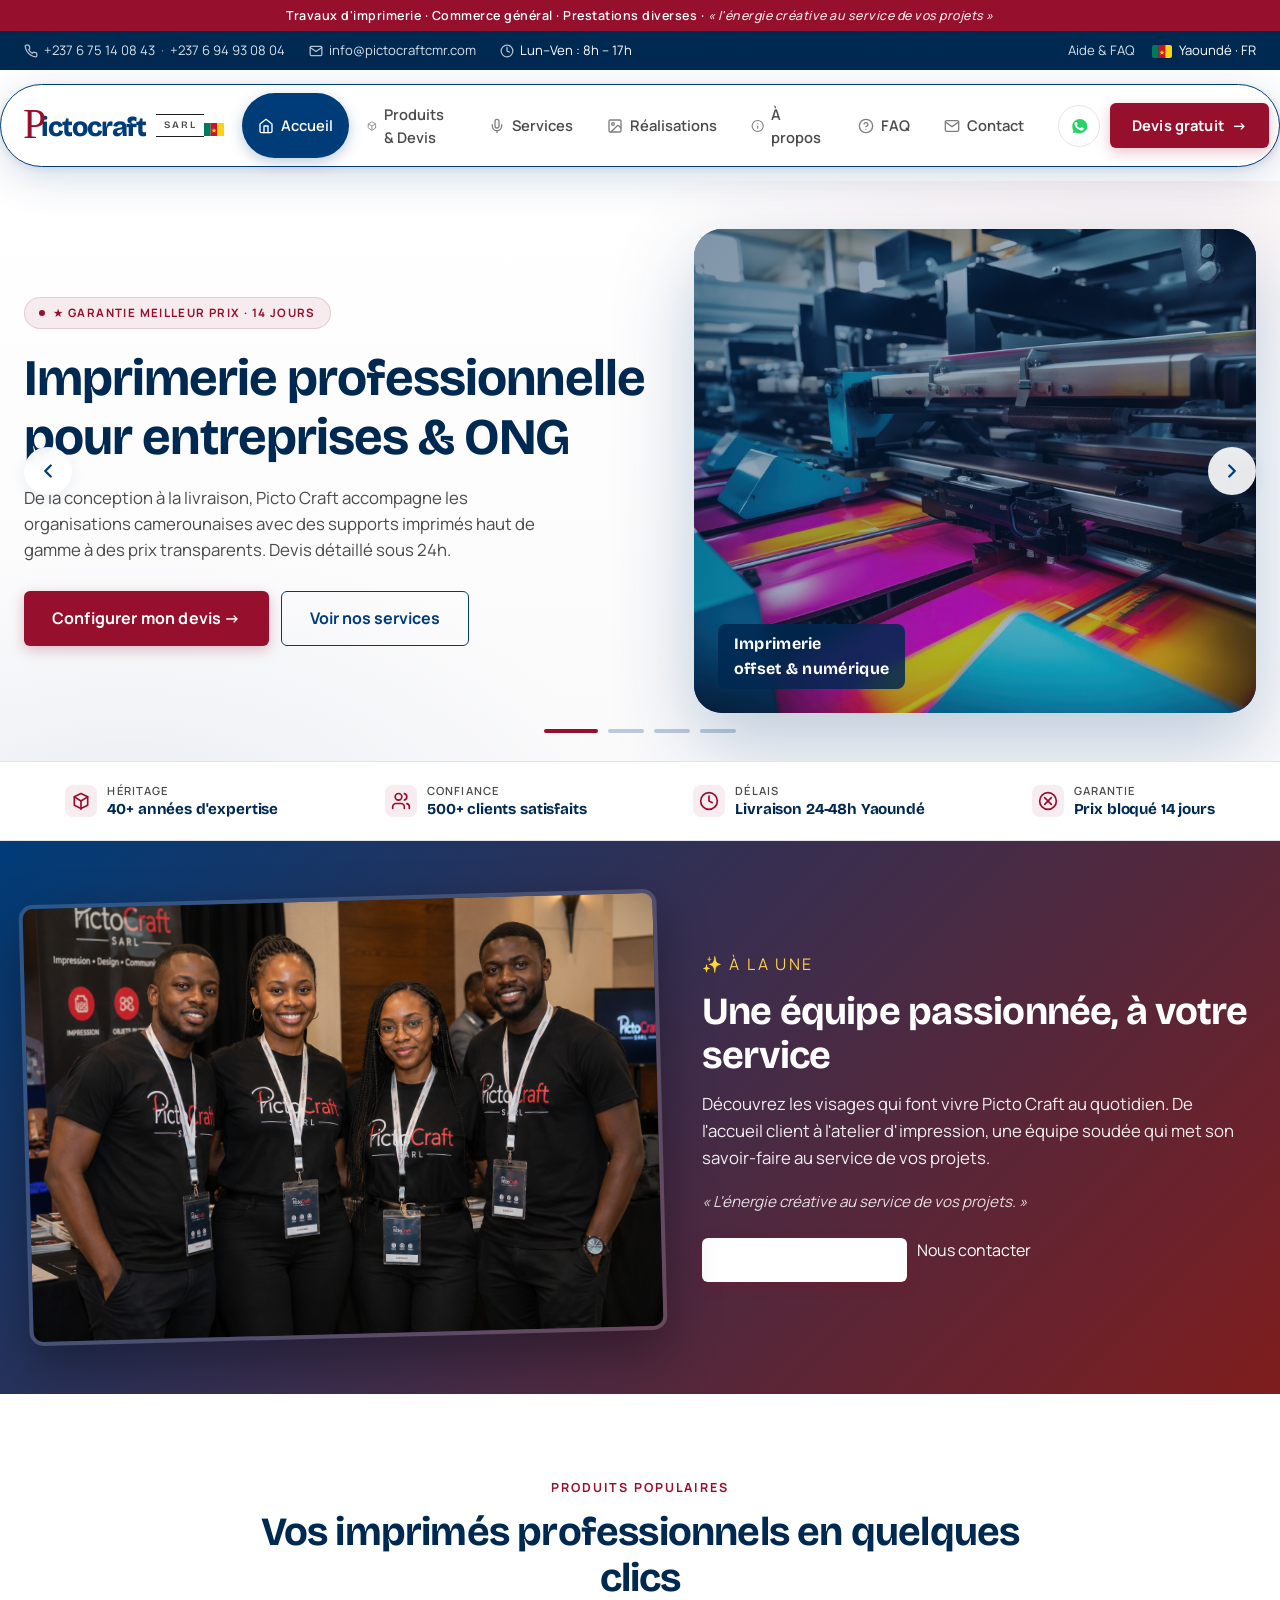
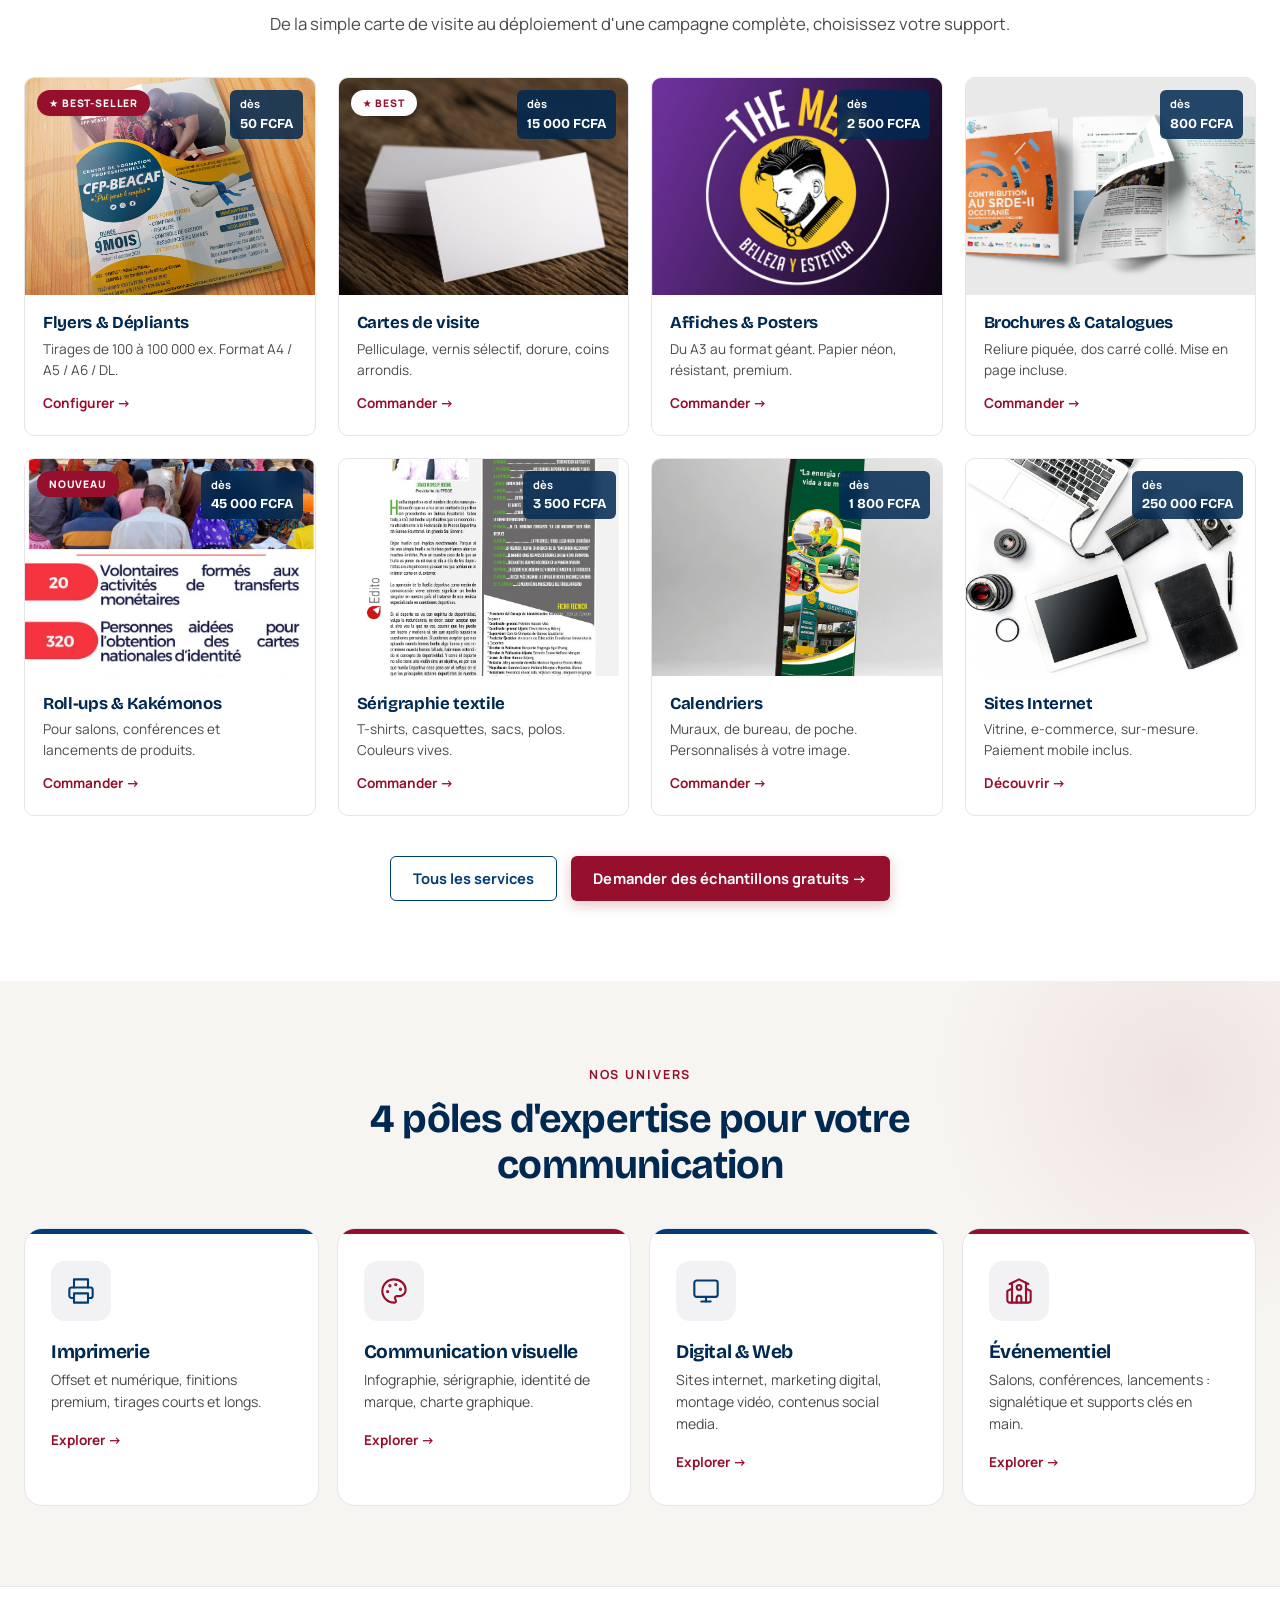
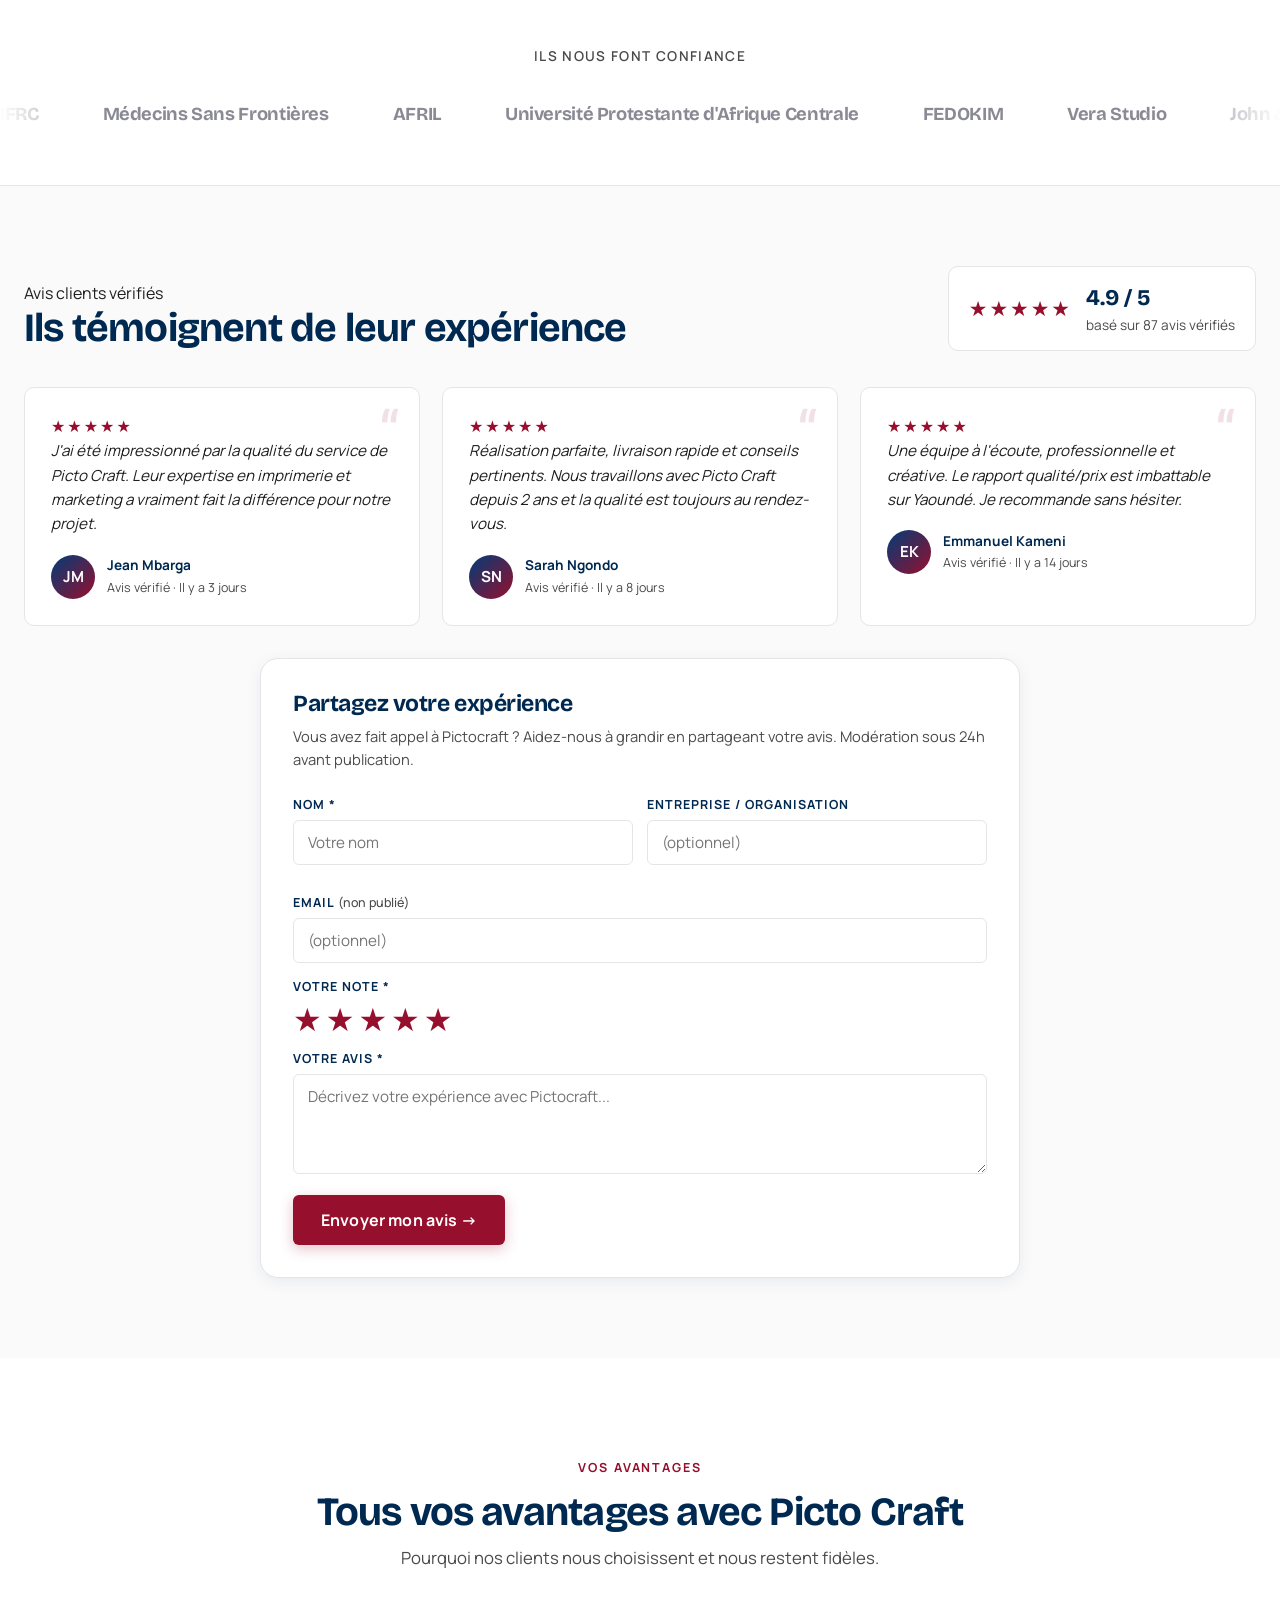
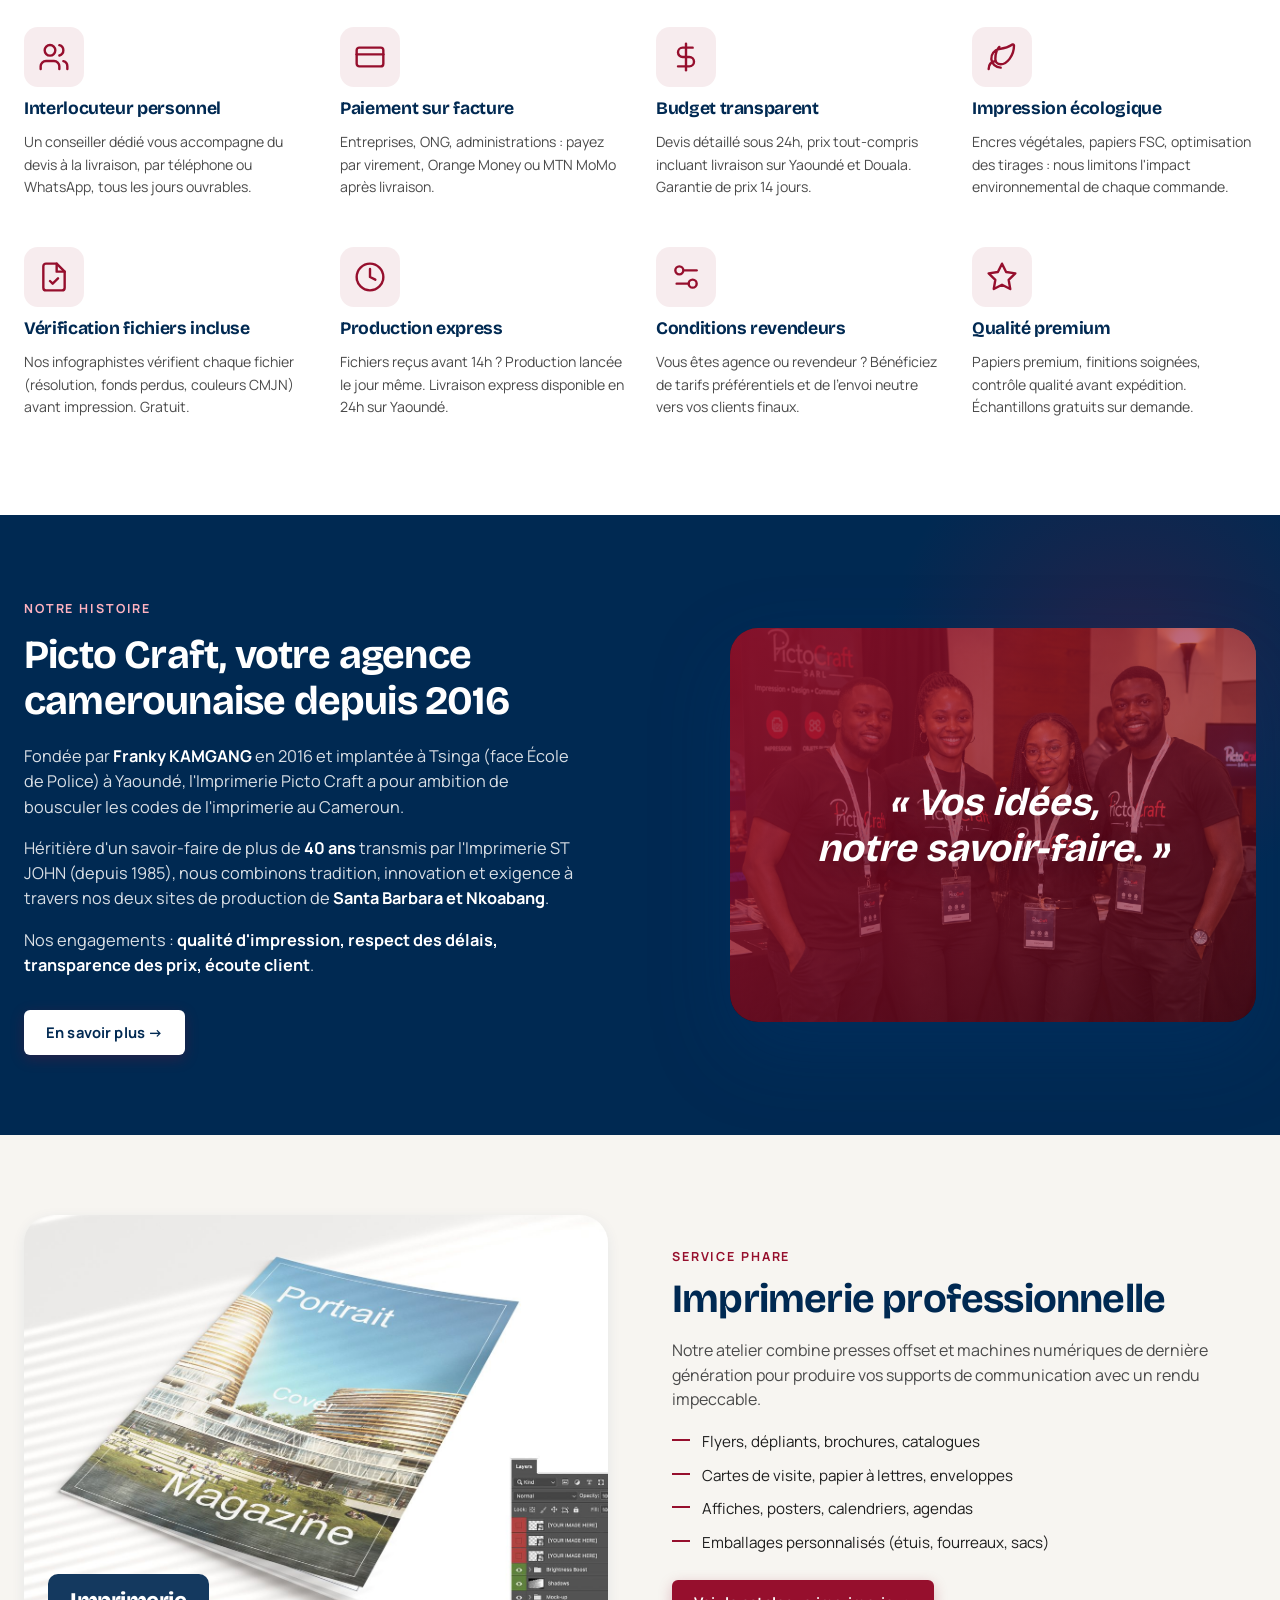
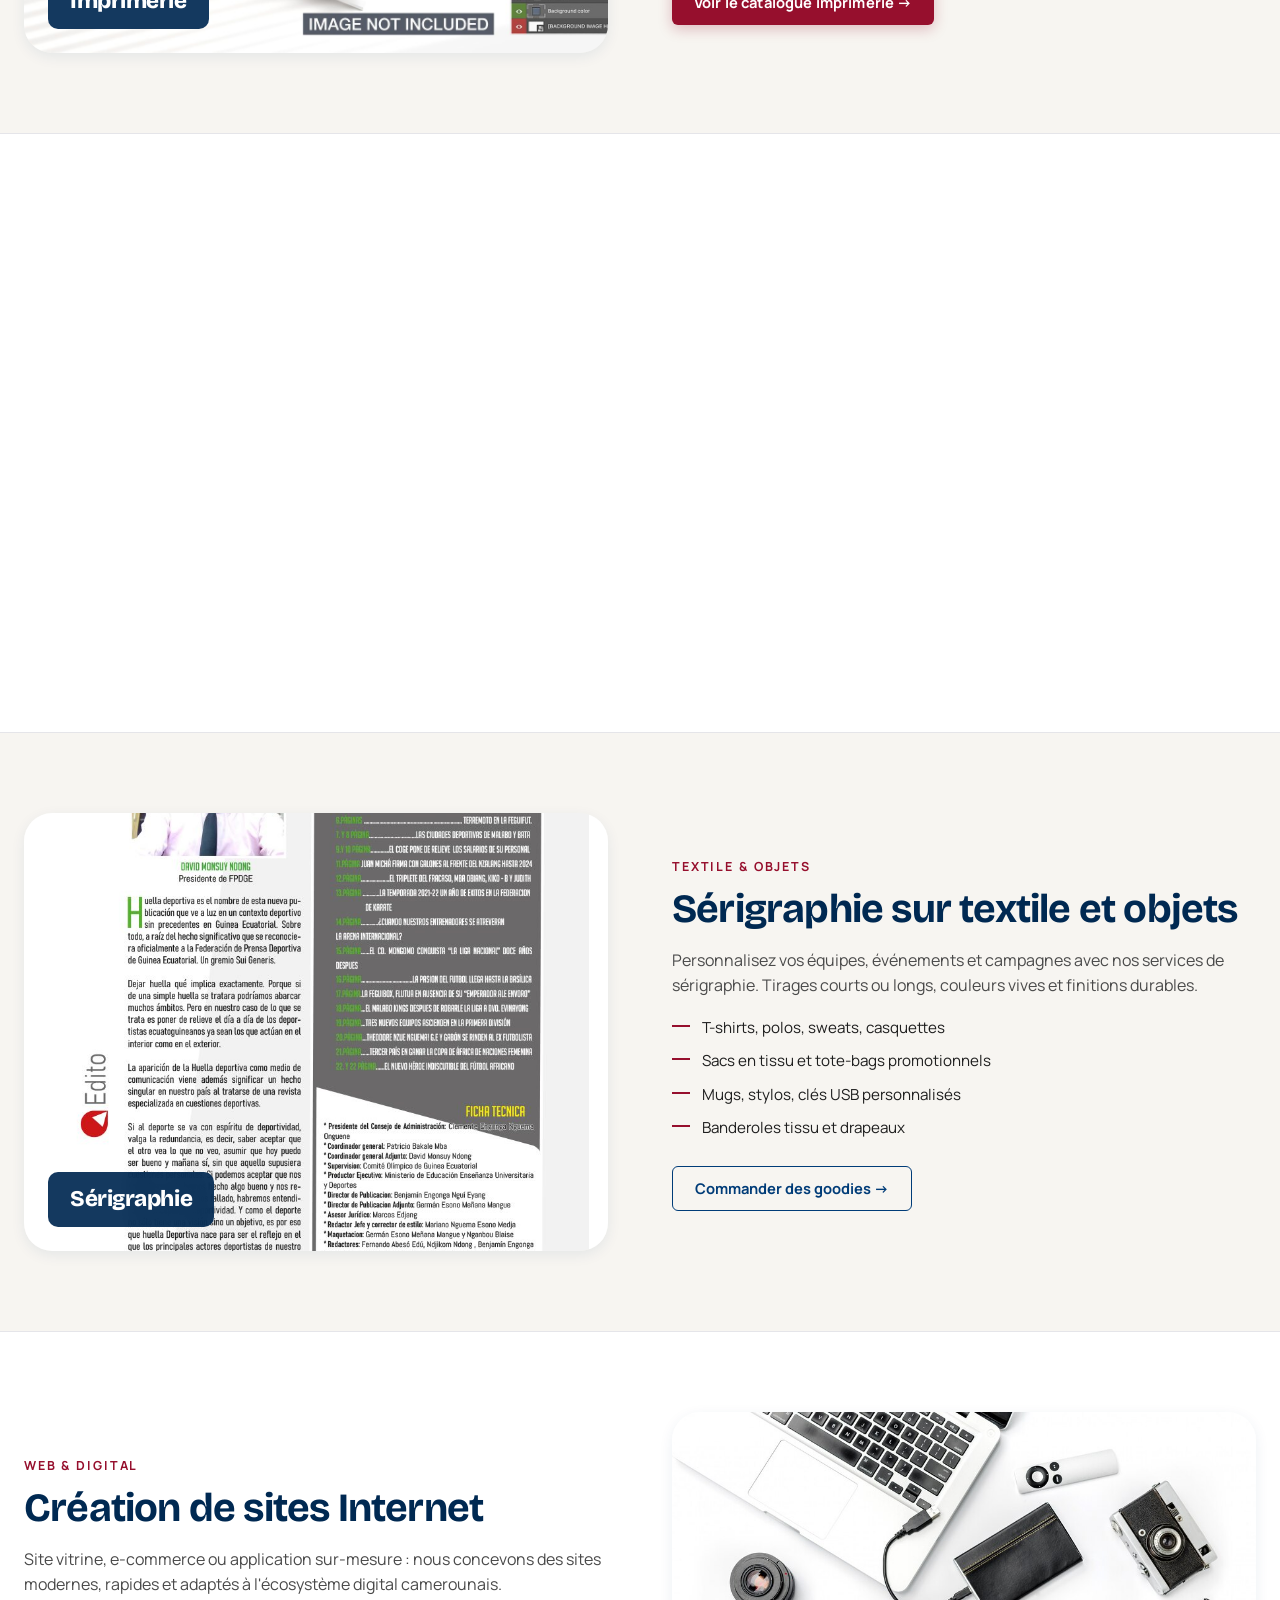
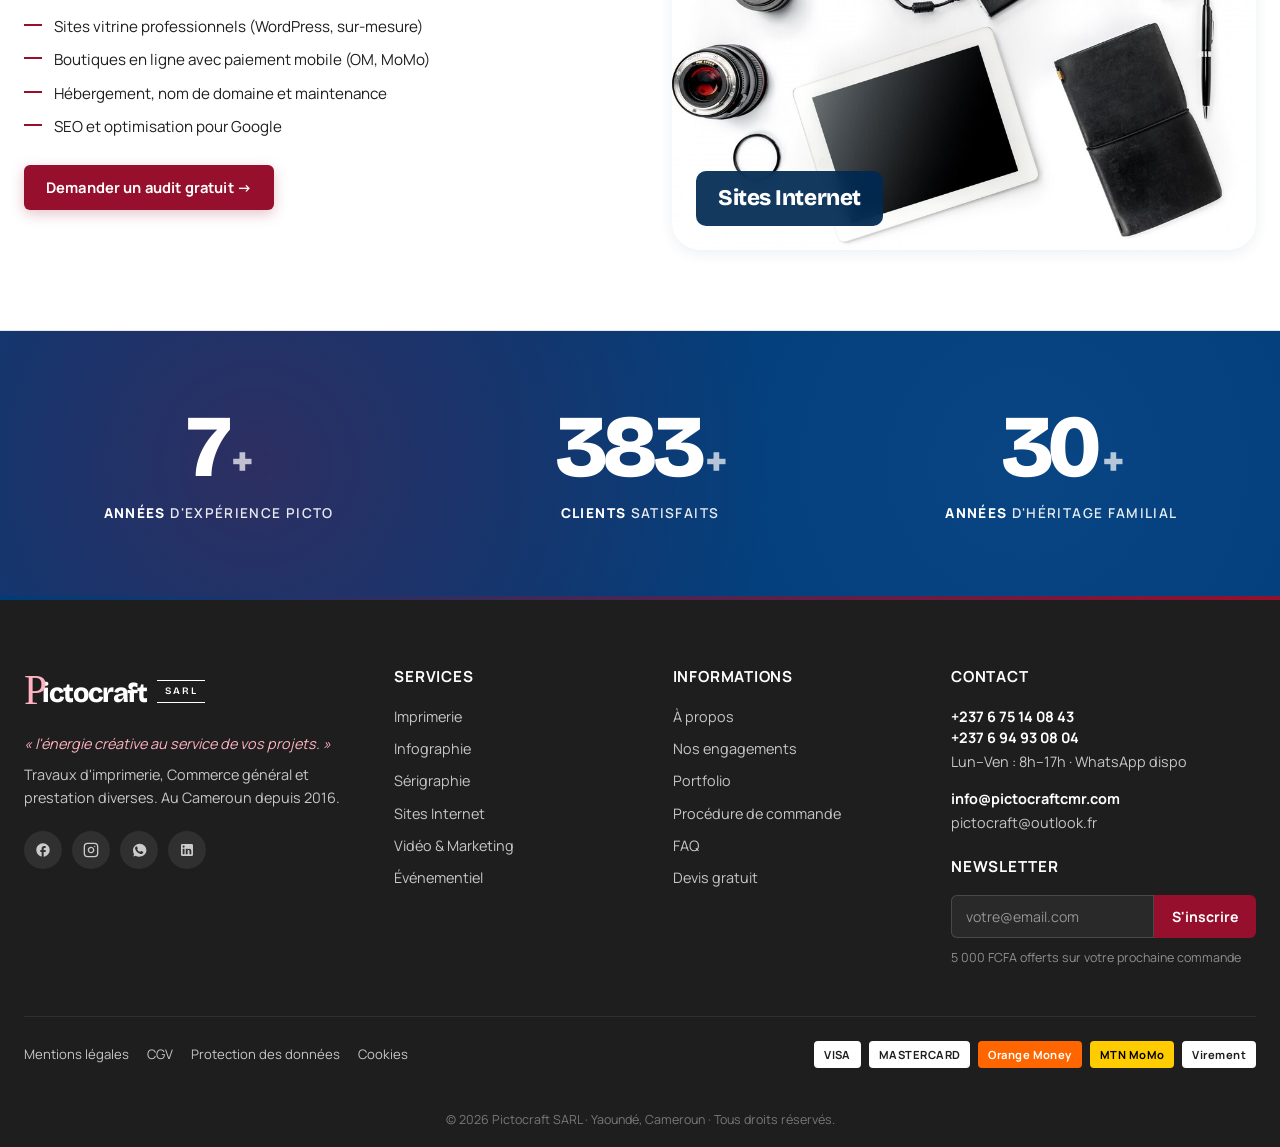
==== commit eb6a6c2d: "MAPPING DIRECT : 23 vraies photos assignées aux produits + JSON statique source unique APPROCHE PRAG" ====
--- a/index.html
+++ b/index.html
@@ -17,7 +17,7 @@
 <link rel="preconnect" href="https://fonts.googleapis.com">
 <link rel="preconnect" href="https://fonts.gstatic.com" crossorigin>
 <link href="https://fonts.googleapis.com/css2?family=Bricolage+Grotesque:opsz,wght@12..96,400;12..96,500;12..96,700;12..96,800&family=Manrope:wght@400;500;600;700&display=swap" rel="stylesheet">
-<link rel="stylesheet" href="assets/css/style.css?v=20260707d">
+<link rel="stylesheet" href="assets/css/style.css?v=20260708c">
 </head>
 <body>
 
@@ -716,10 +716,10 @@
   </div>
 </footer>
 
-<script src="assets/js/navbar.js?v=20260707d"></script>
-<script src="assets/js/config.js?v=20260707d"></script>
-<script src="assets/js/binder.js?v=20260707d"></script>
-<script src="assets/js/main.js?v=20260707d"></script>
-<script src="assets/js/reviews.js?v=20260707d"></script>
+<script src="assets/js/navbar.js?v=20260708c"></script>
+<script src="assets/js/config.js?v=20260708c"></script>
+<script src="assets/js/binder.js?v=20260708c"></script>
+<script src="assets/js/main.js?v=20260708c"></script>
+<script src="assets/js/reviews.js?v=20260708c"></script>
 </body>
 </html>
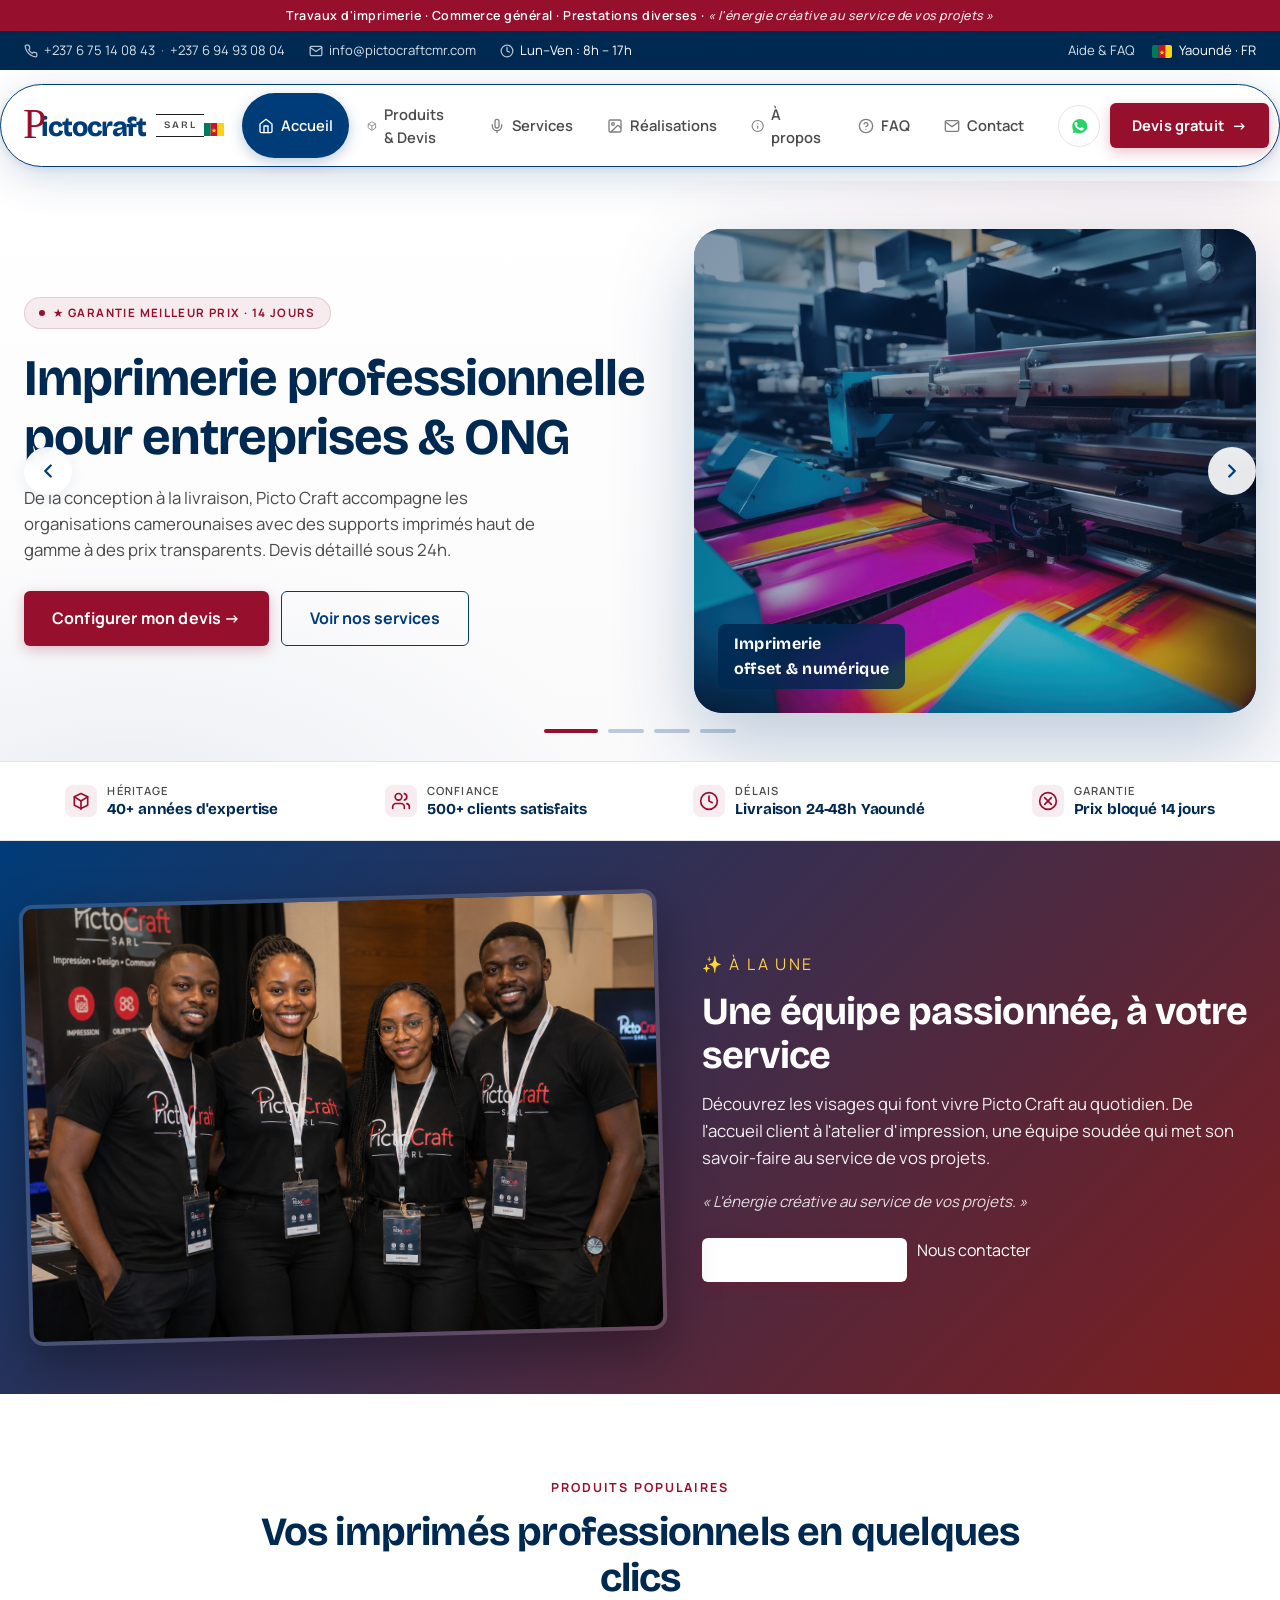
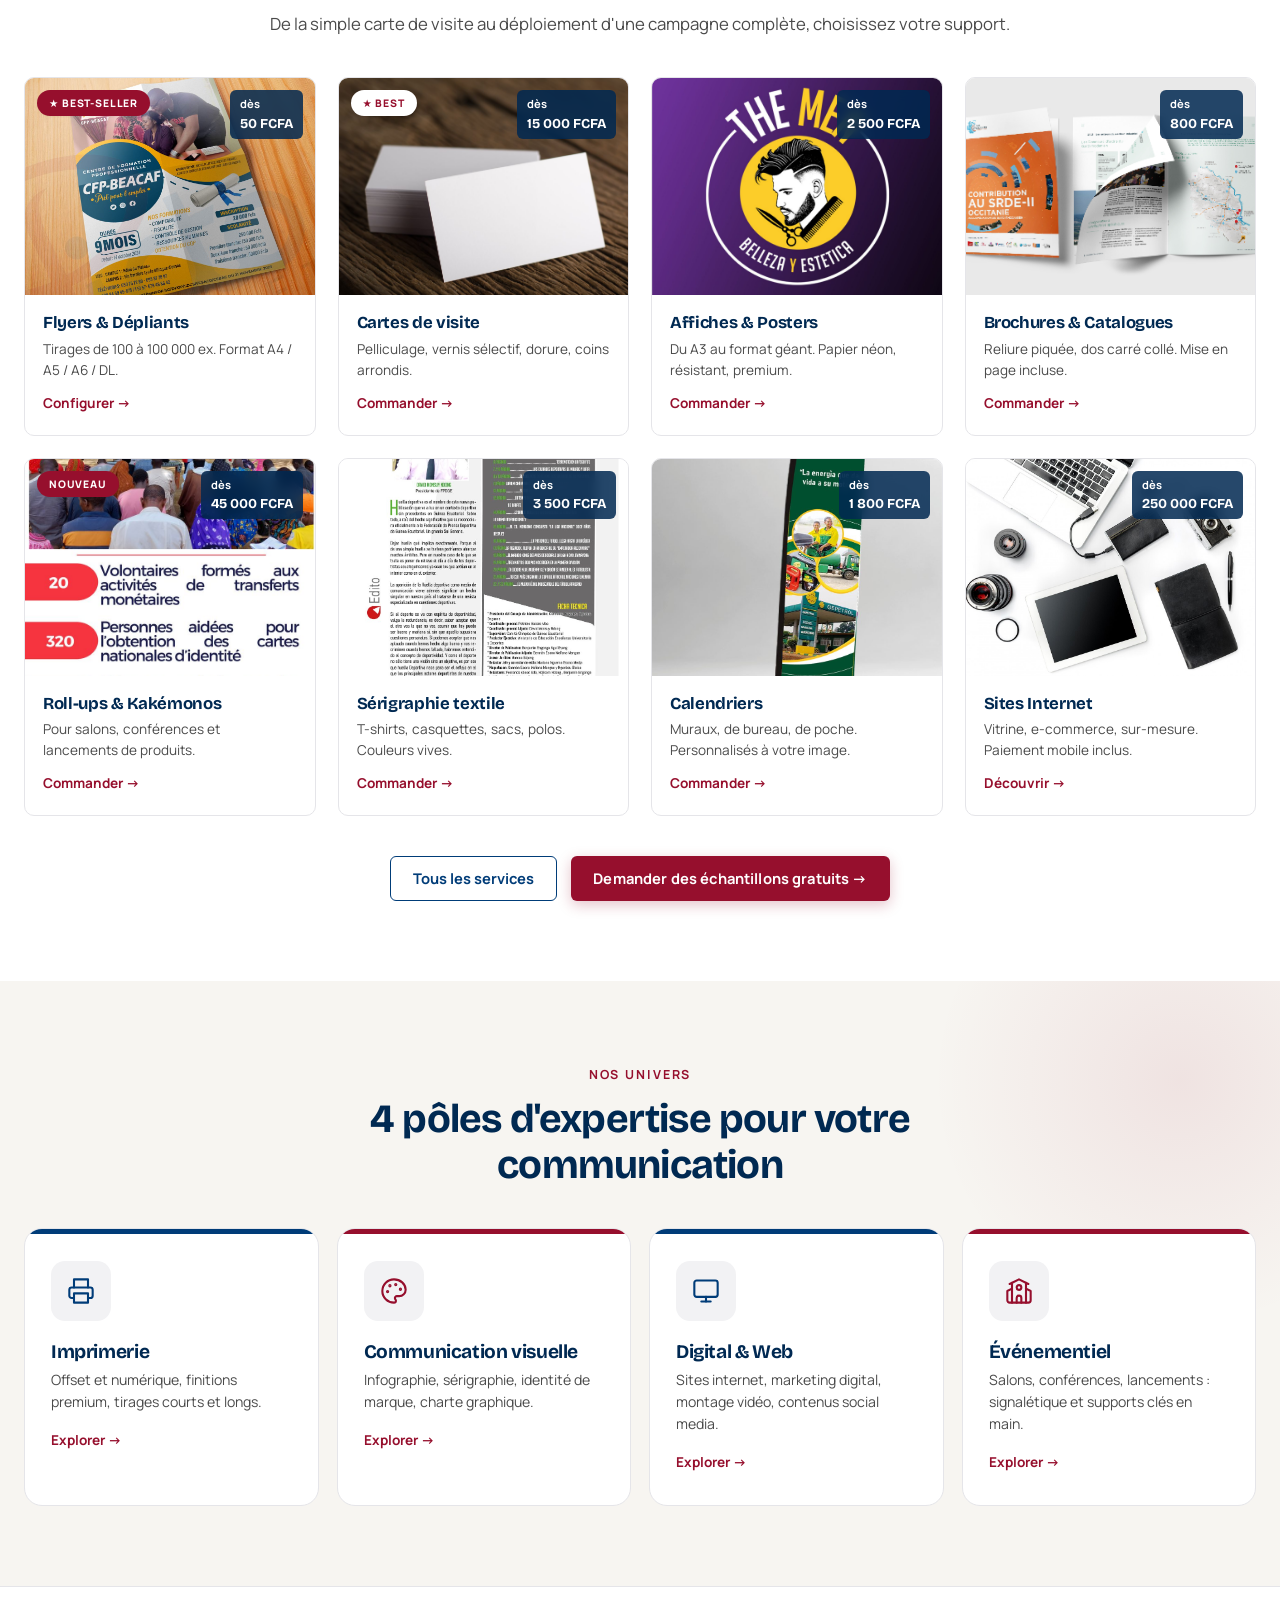
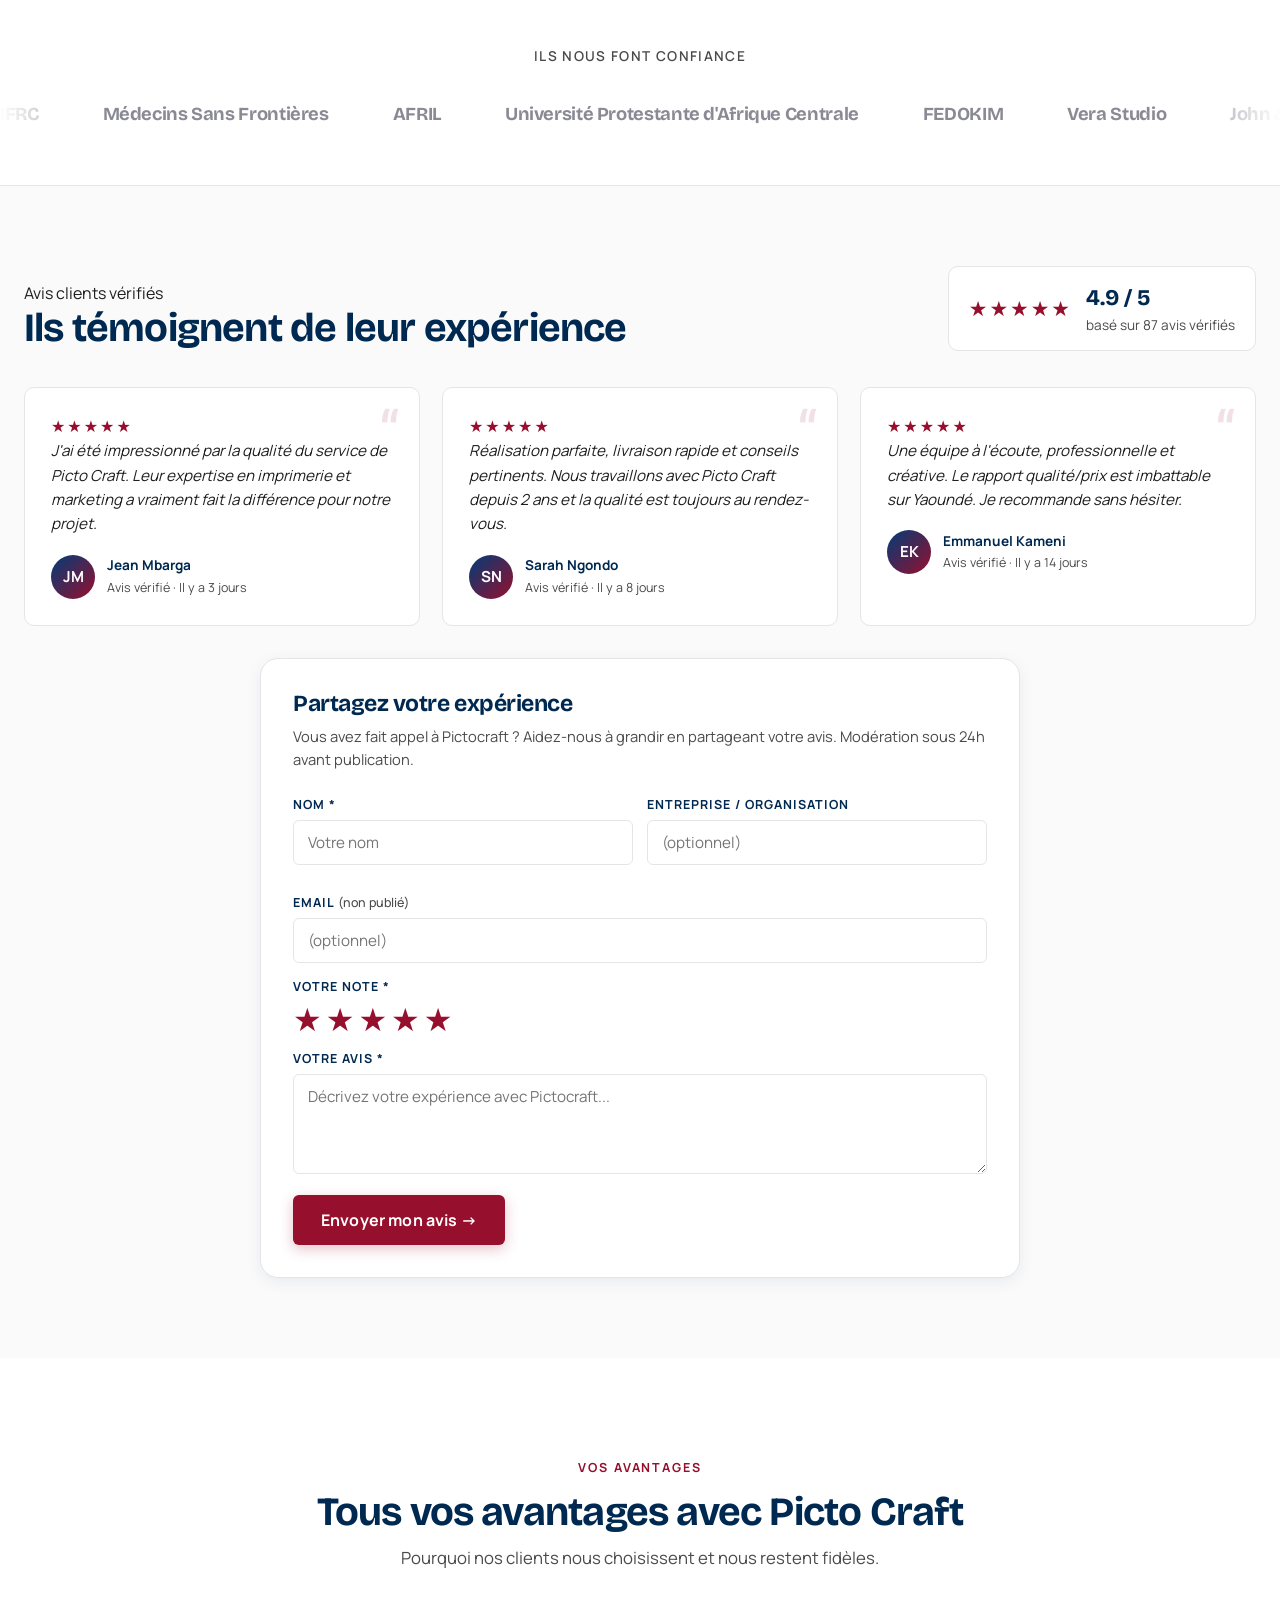
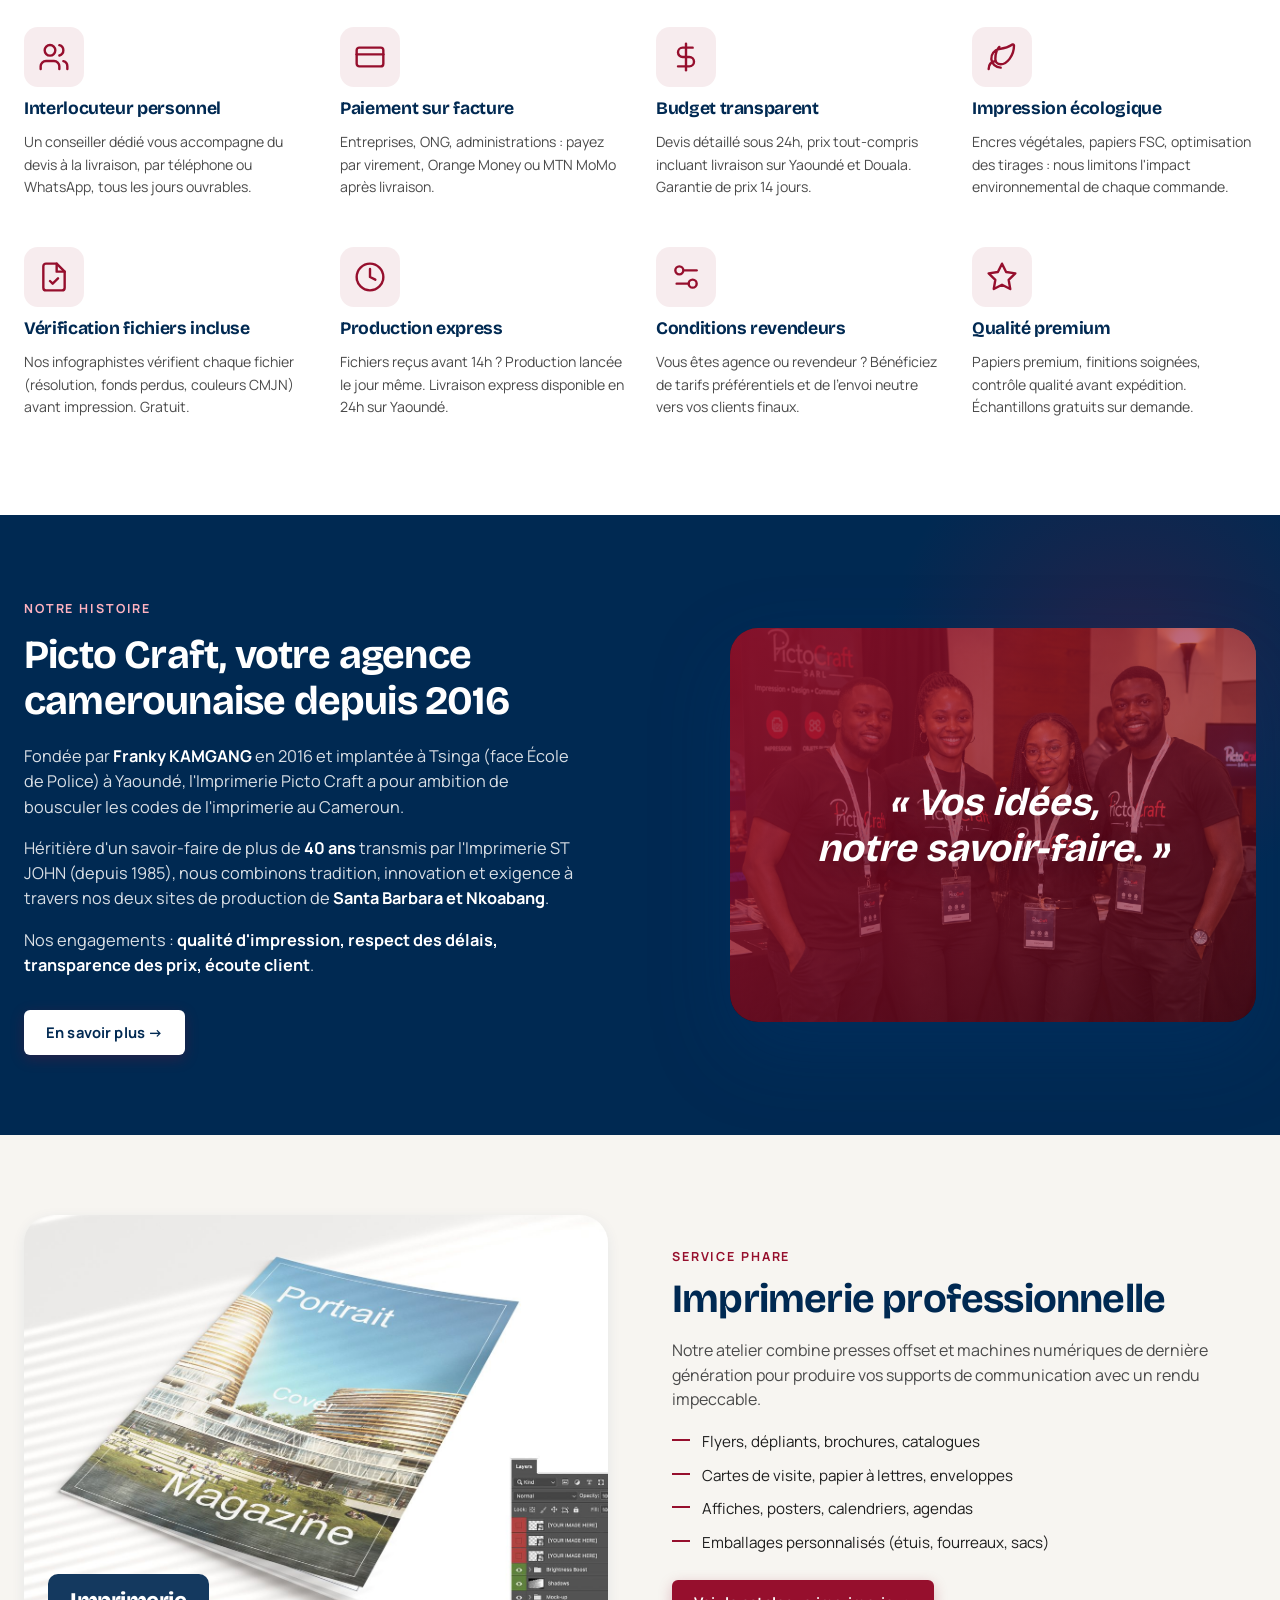
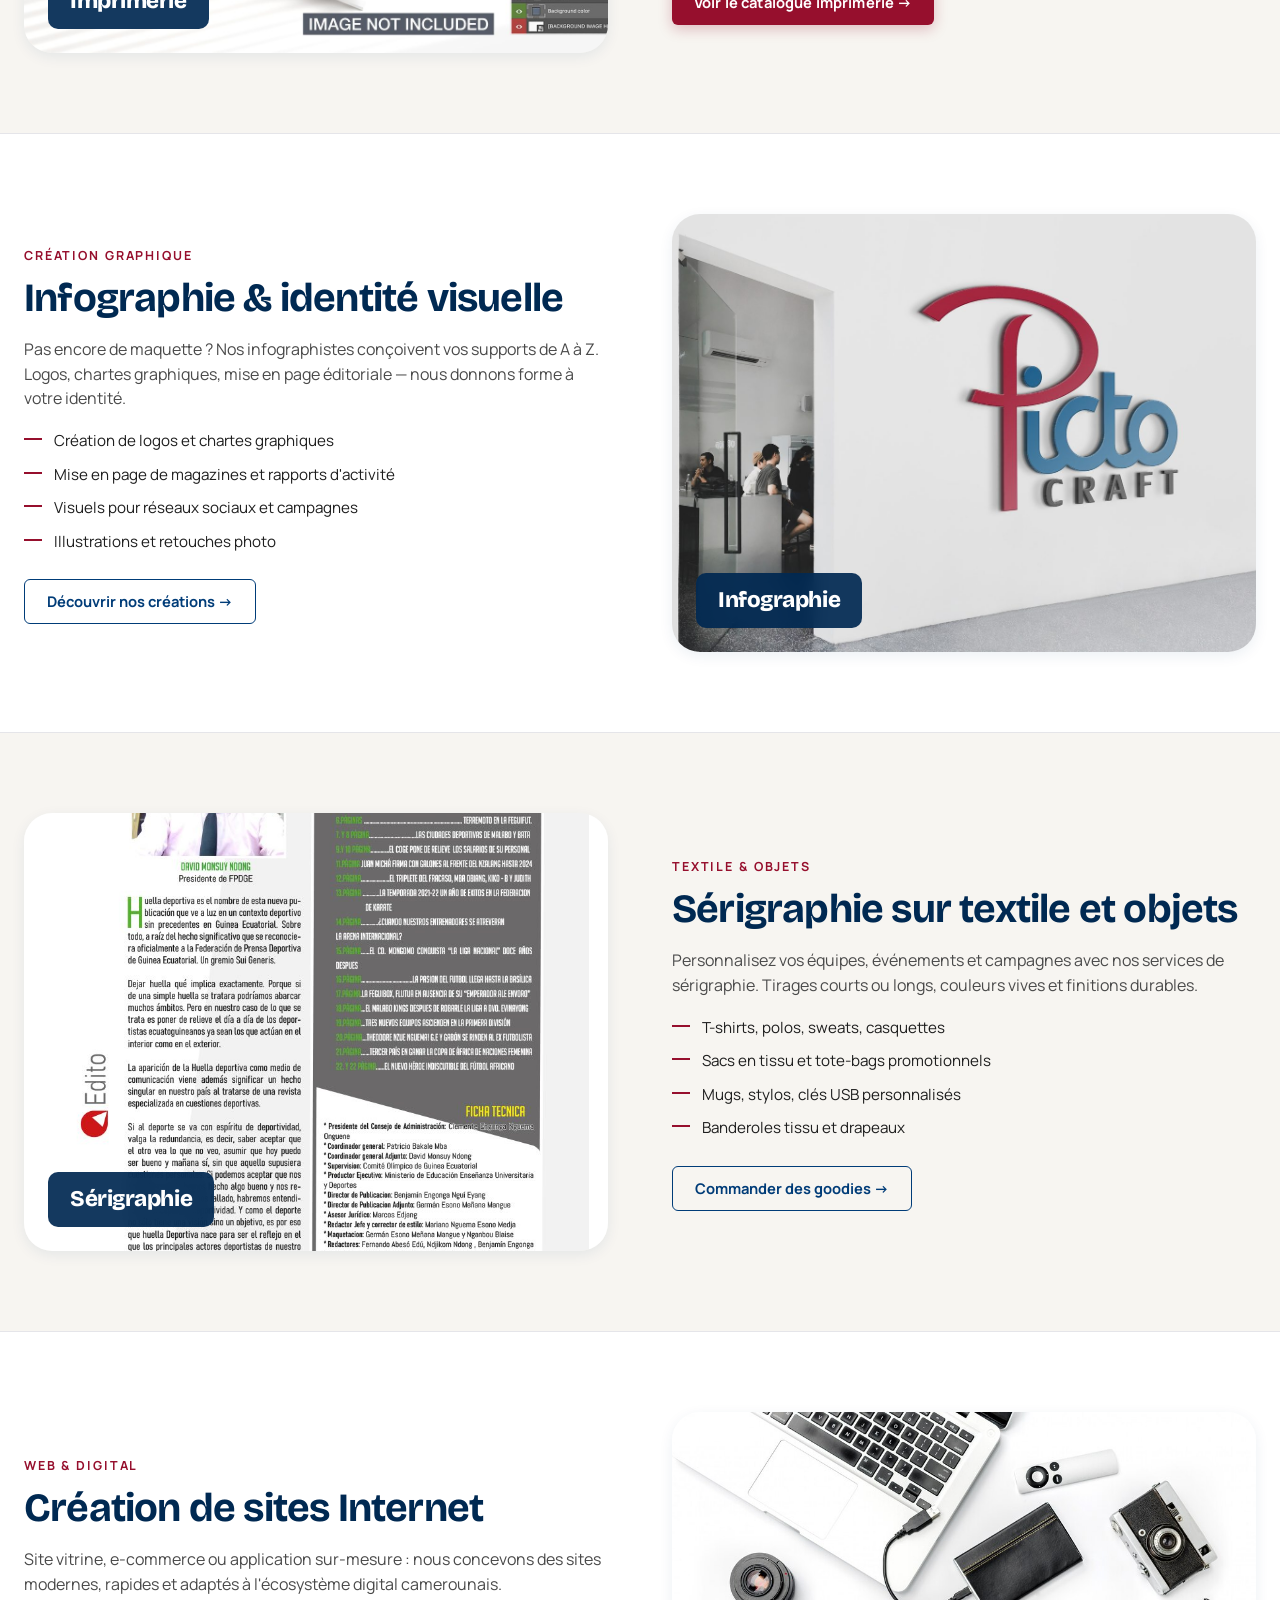
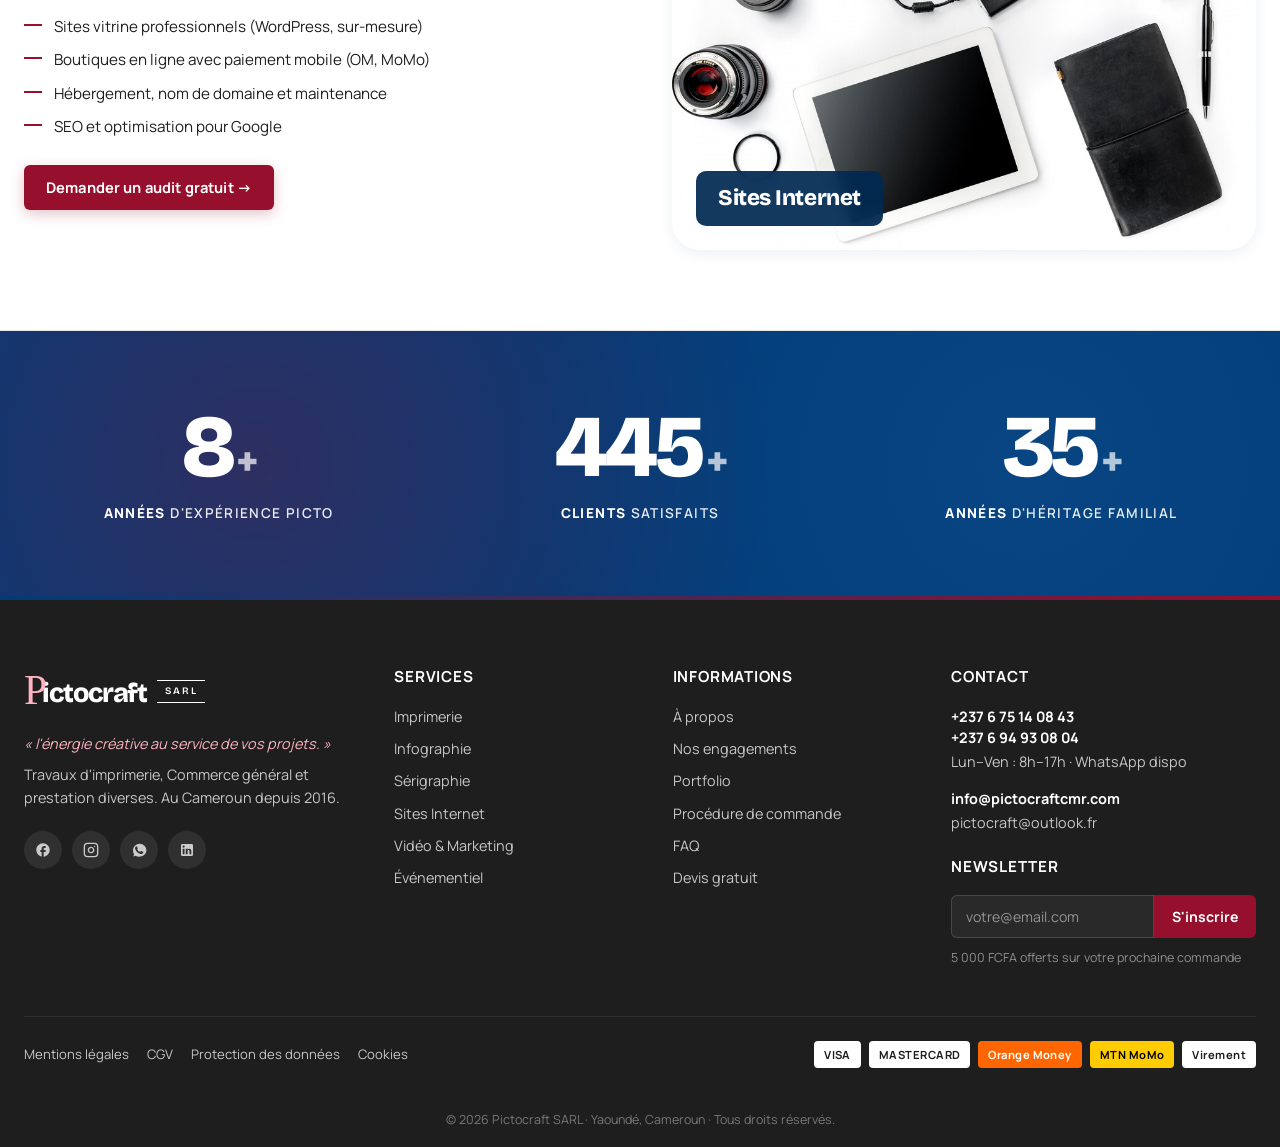
==== commit 6becf505: "Réalisations : mapping déjà correct — bump cache-buster v20260708e VÉRIFICATION RÉALISATIONS : Les 1" ====
--- a/index.html
+++ b/index.html
@@ -17,7 +17,7 @@
 <link rel="preconnect" href="https://fonts.googleapis.com">
 <link rel="preconnect" href="https://fonts.gstatic.com" crossorigin>
 <link href="https://fonts.googleapis.com/css2?family=Bricolage+Grotesque:opsz,wght@12..96,400;12..96,500;12..96,700;12..96,800&family=Manrope:wght@400;500;600;700&display=swap" rel="stylesheet">
-<link rel="stylesheet" href="assets/css/style.css?v=20260708c">
+<link rel="stylesheet" href="assets/css/style.css?v=20260708e">
 </head>
 <body>
 
@@ -716,10 +716,10 @@
   </div>
 </footer>
 
-<script src="assets/js/navbar.js?v=20260708c"></script>
-<script src="assets/js/config.js?v=20260708c"></script>
-<script src="assets/js/binder.js?v=20260708c"></script>
-<script src="assets/js/main.js?v=20260708c"></script>
-<script src="assets/js/reviews.js?v=20260708c"></script>
+<script src="assets/js/navbar.js?v=20260708e"></script>
+<script src="assets/js/config.js?v=20260708e"></script>
+<script src="assets/js/binder.js?v=20260708e"></script>
+<script src="assets/js/main.js?v=20260708e"></script>
+<script src="assets/js/reviews.js?v=20260708e"></script>
 </body>
 </html>
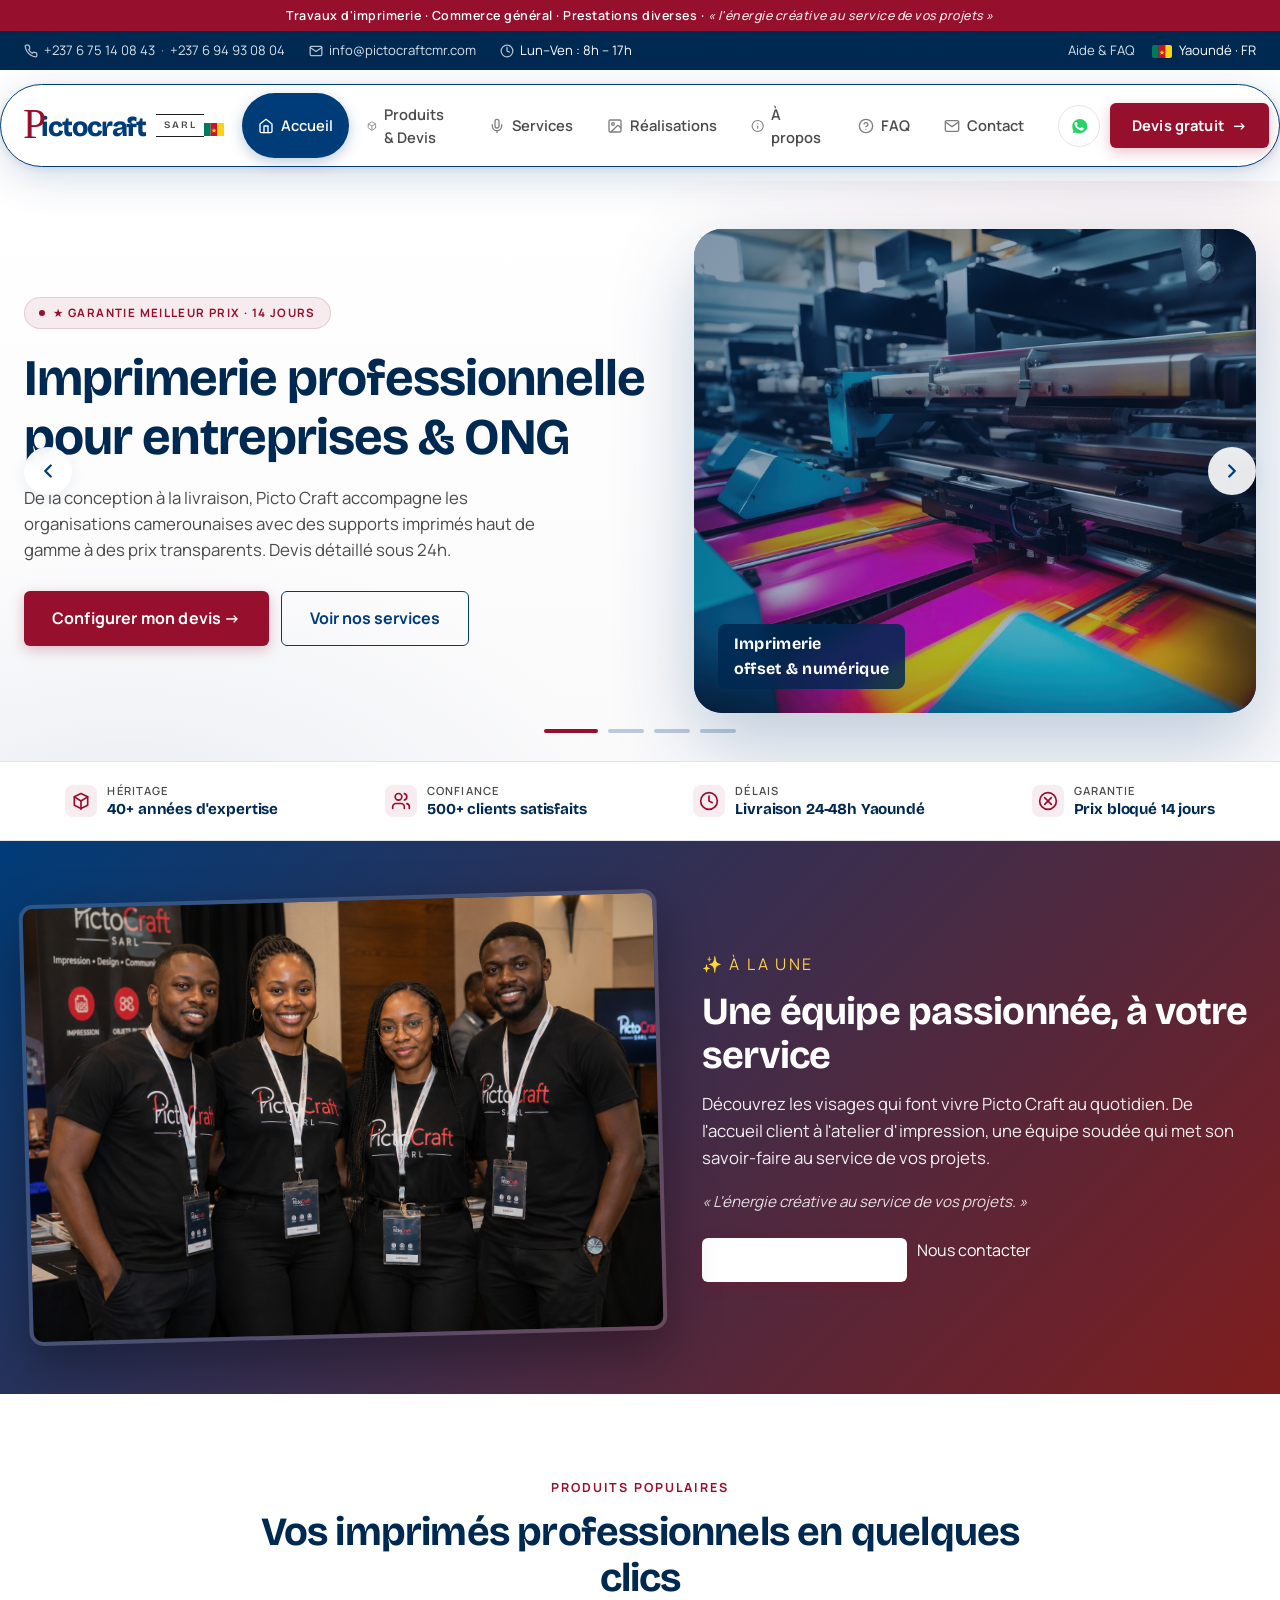
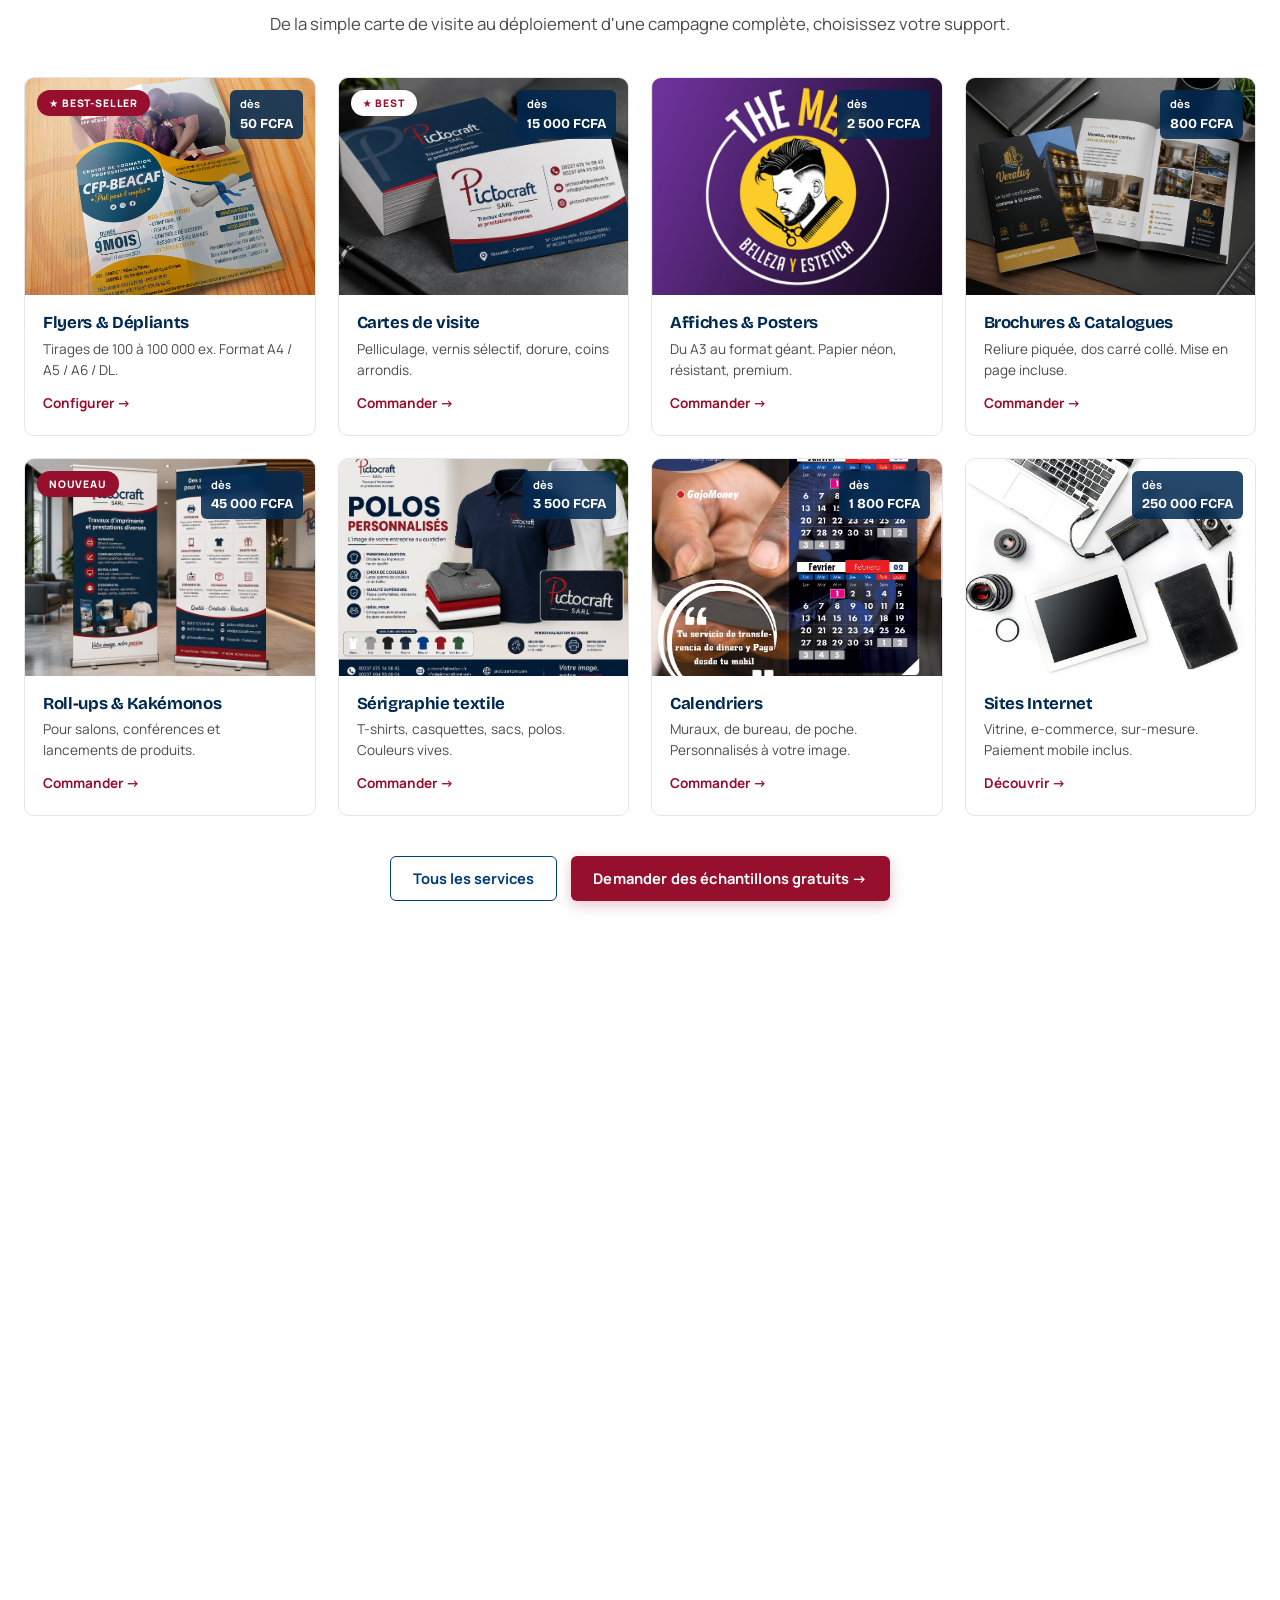
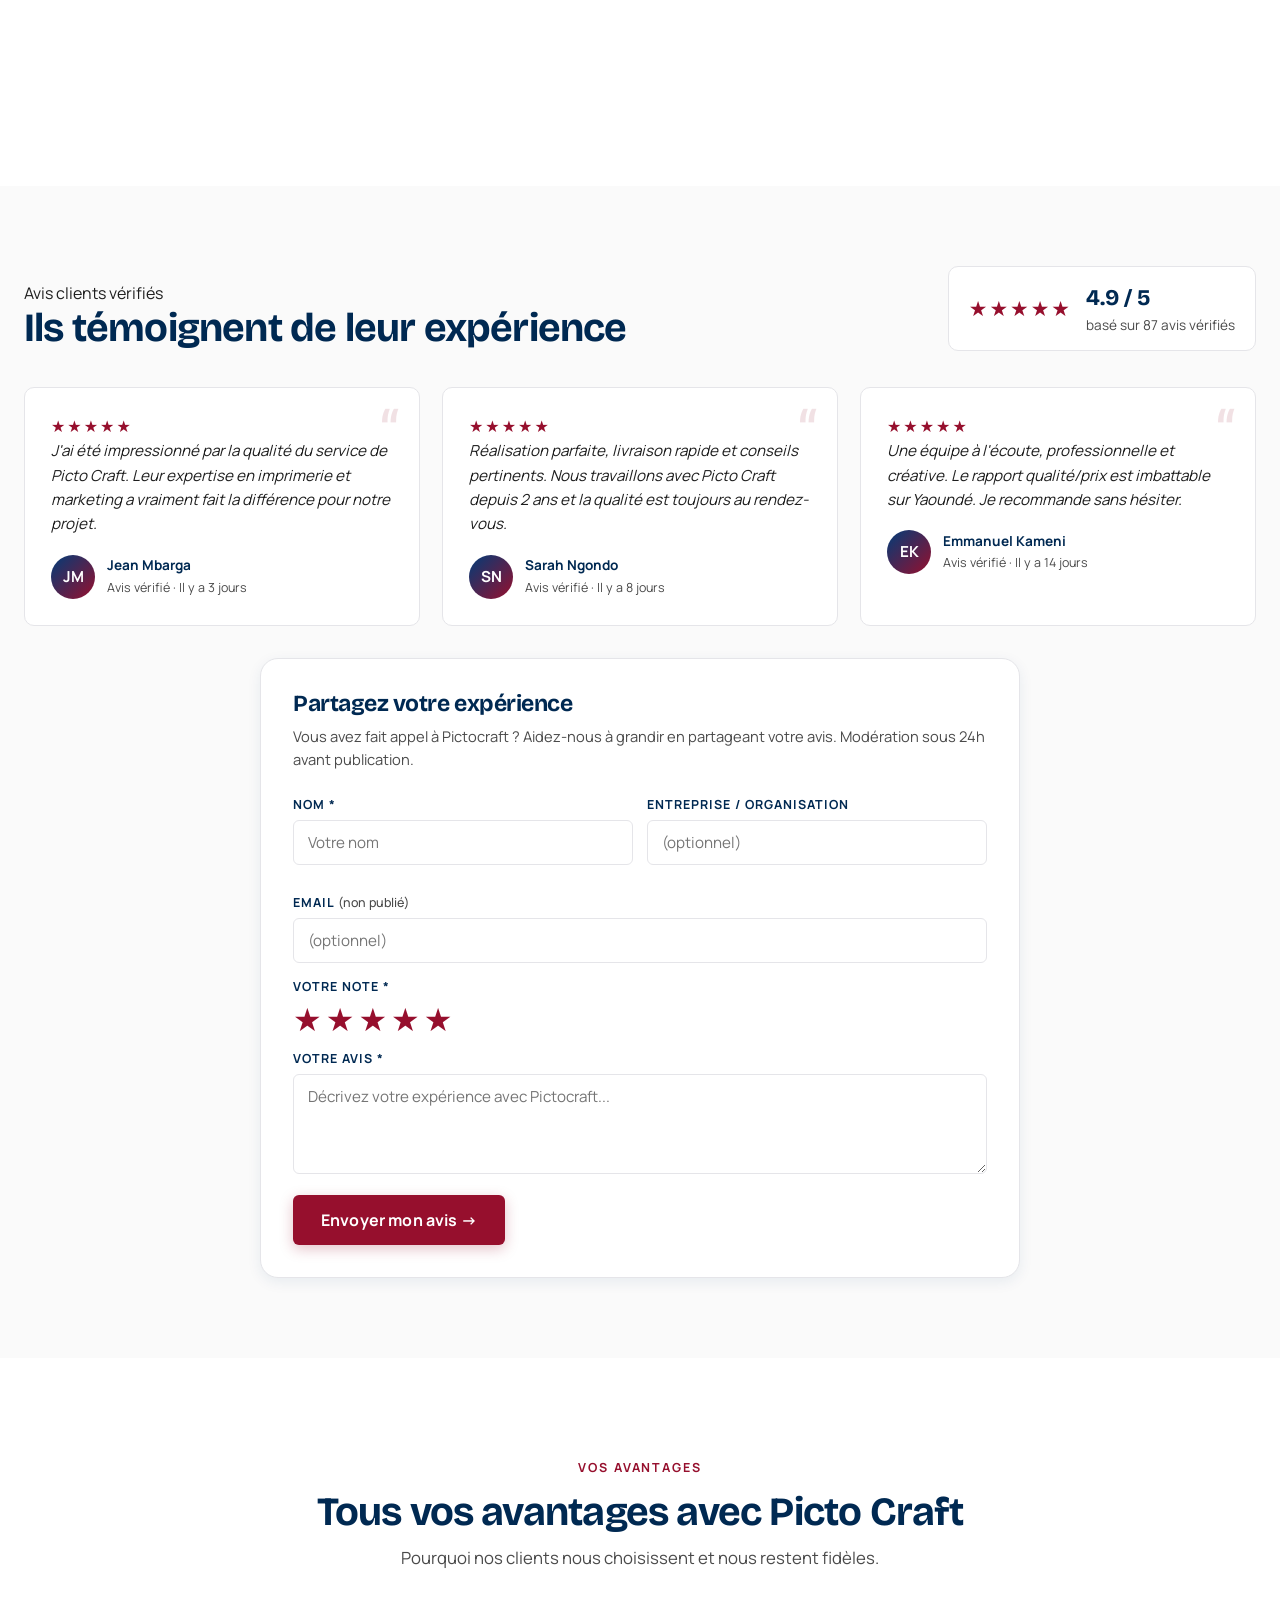
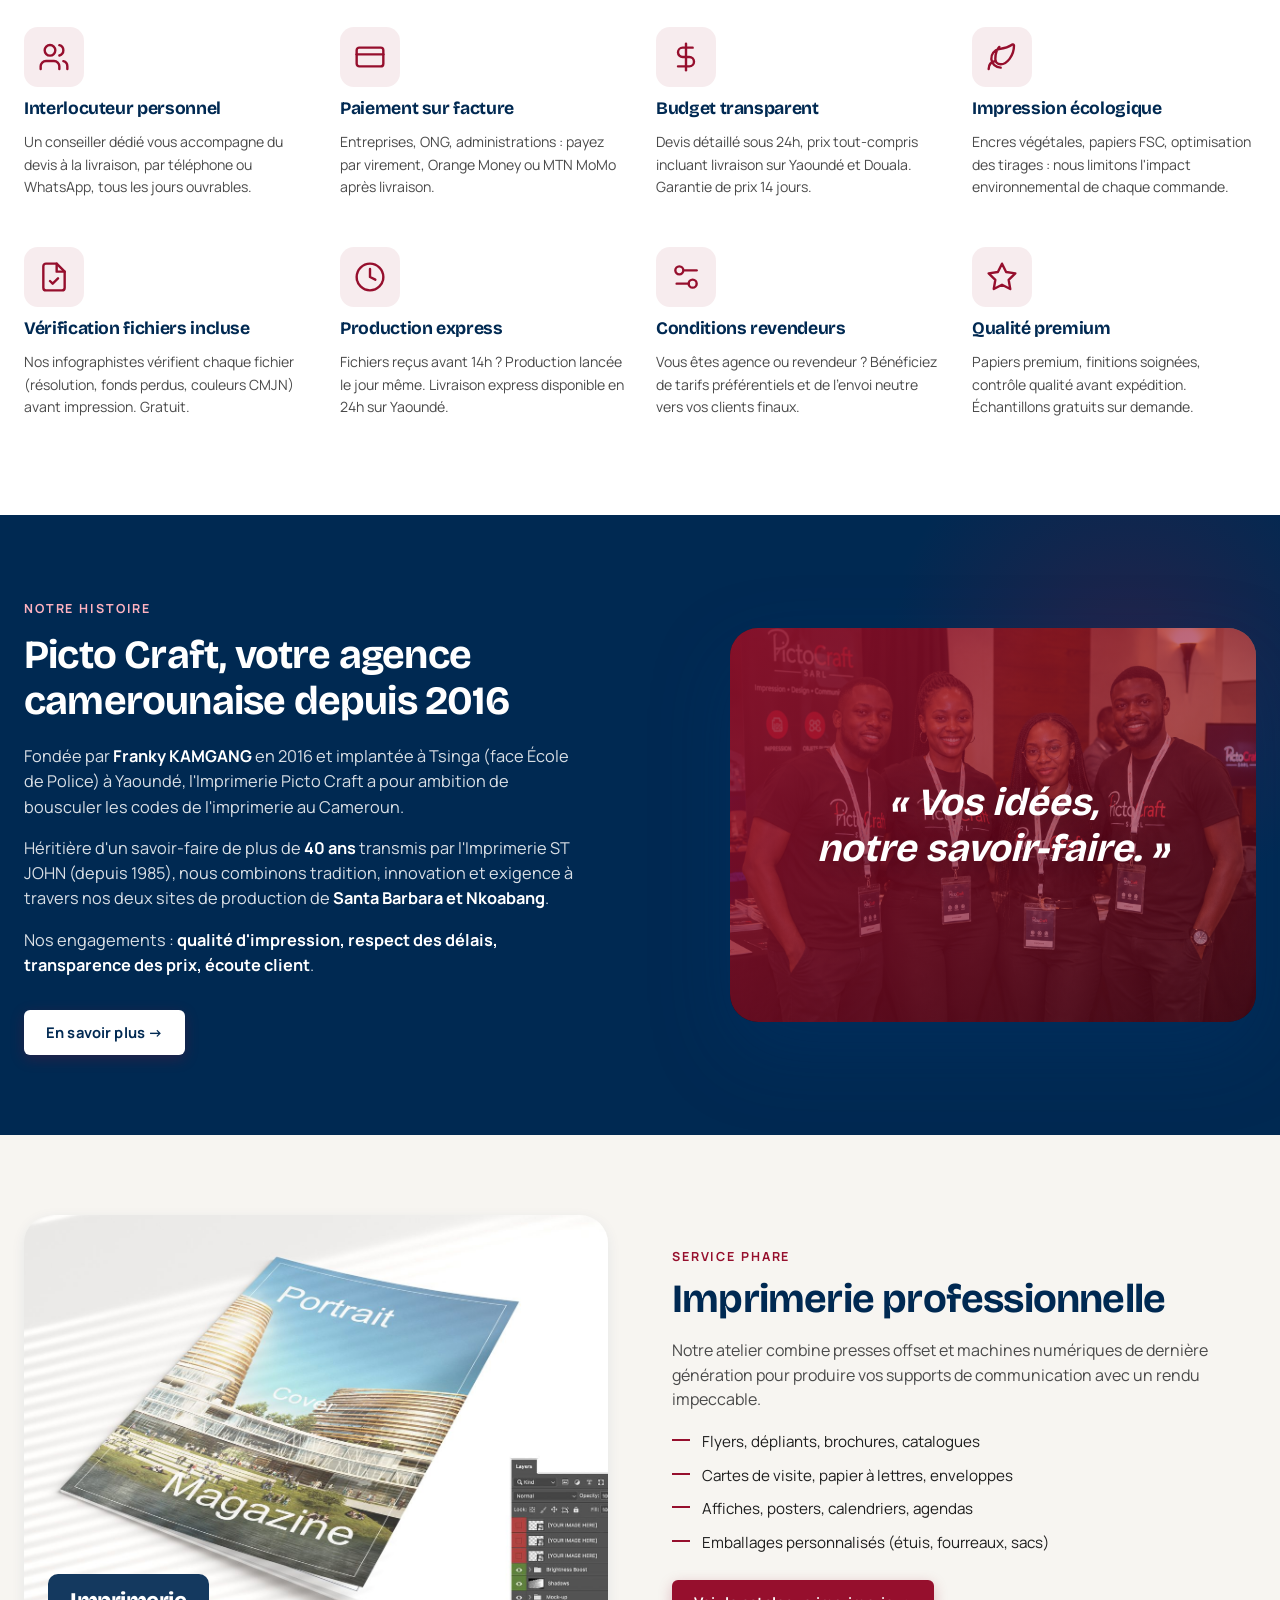
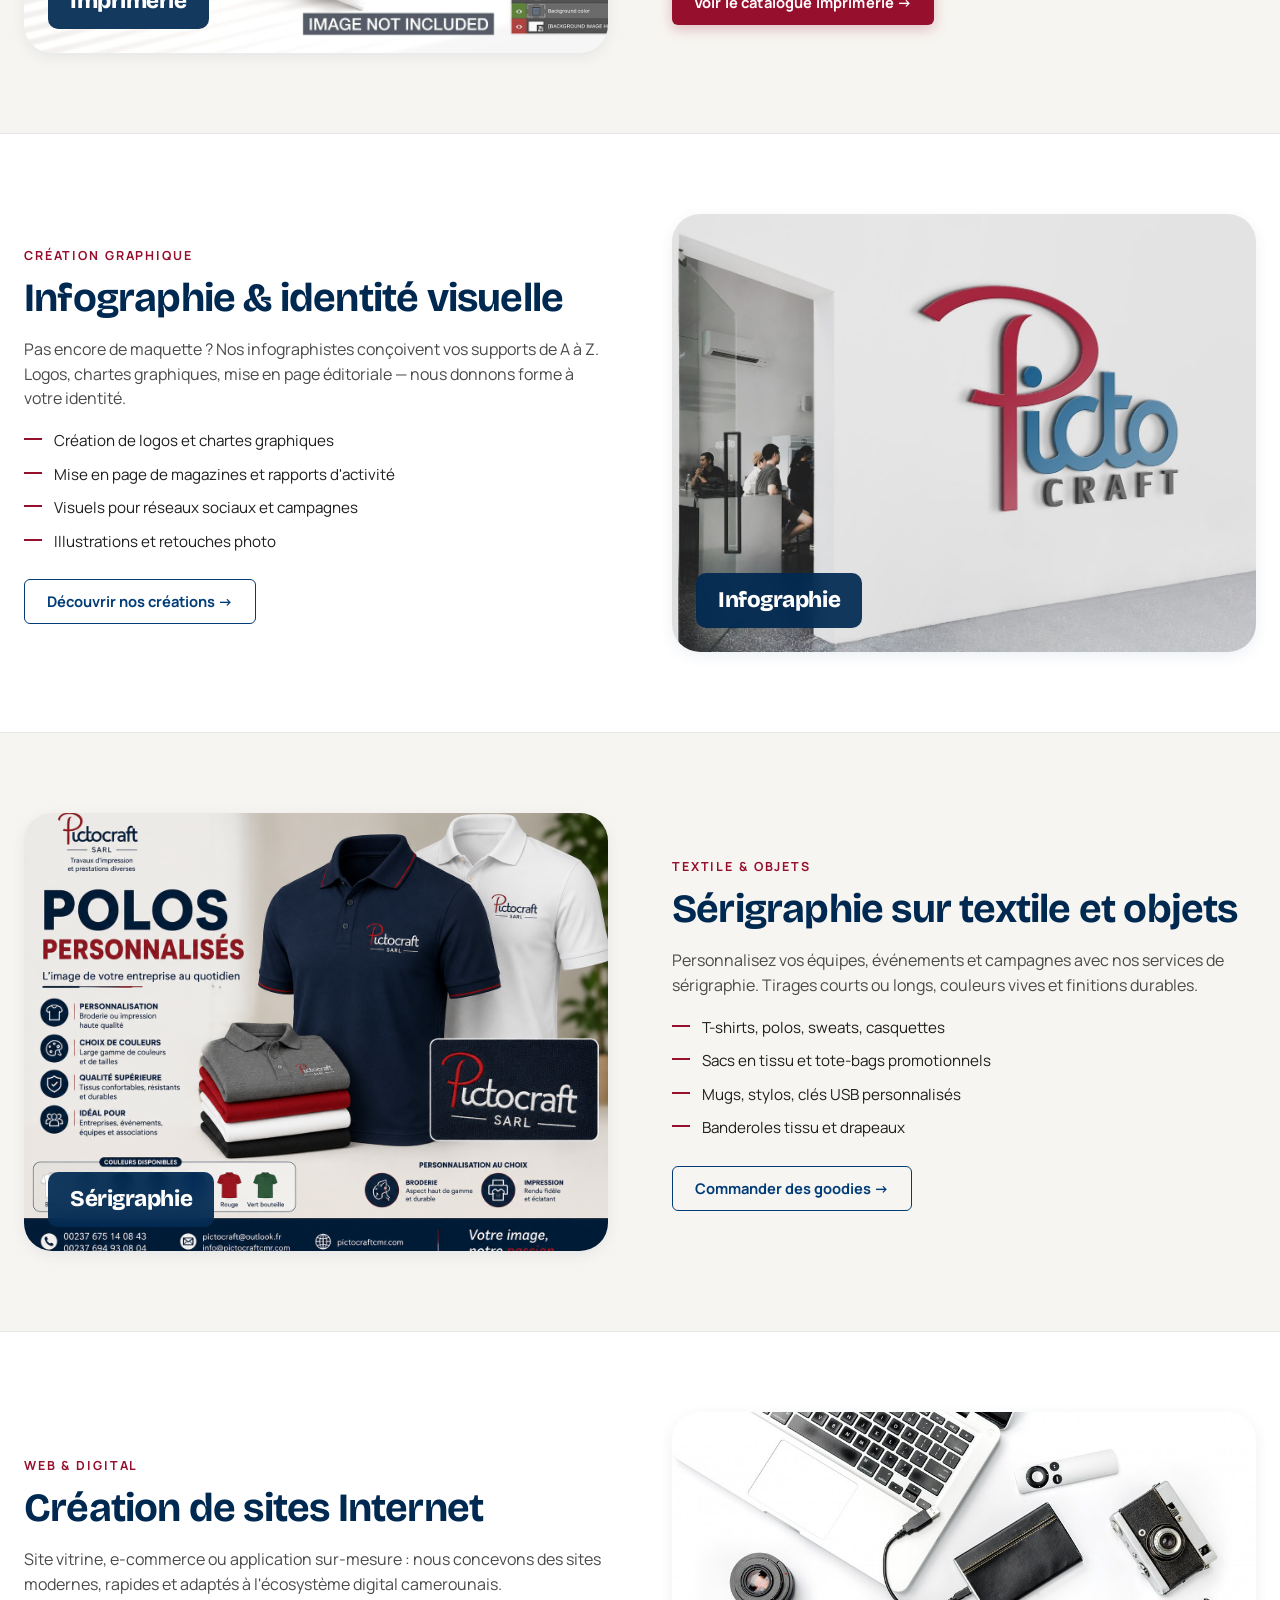
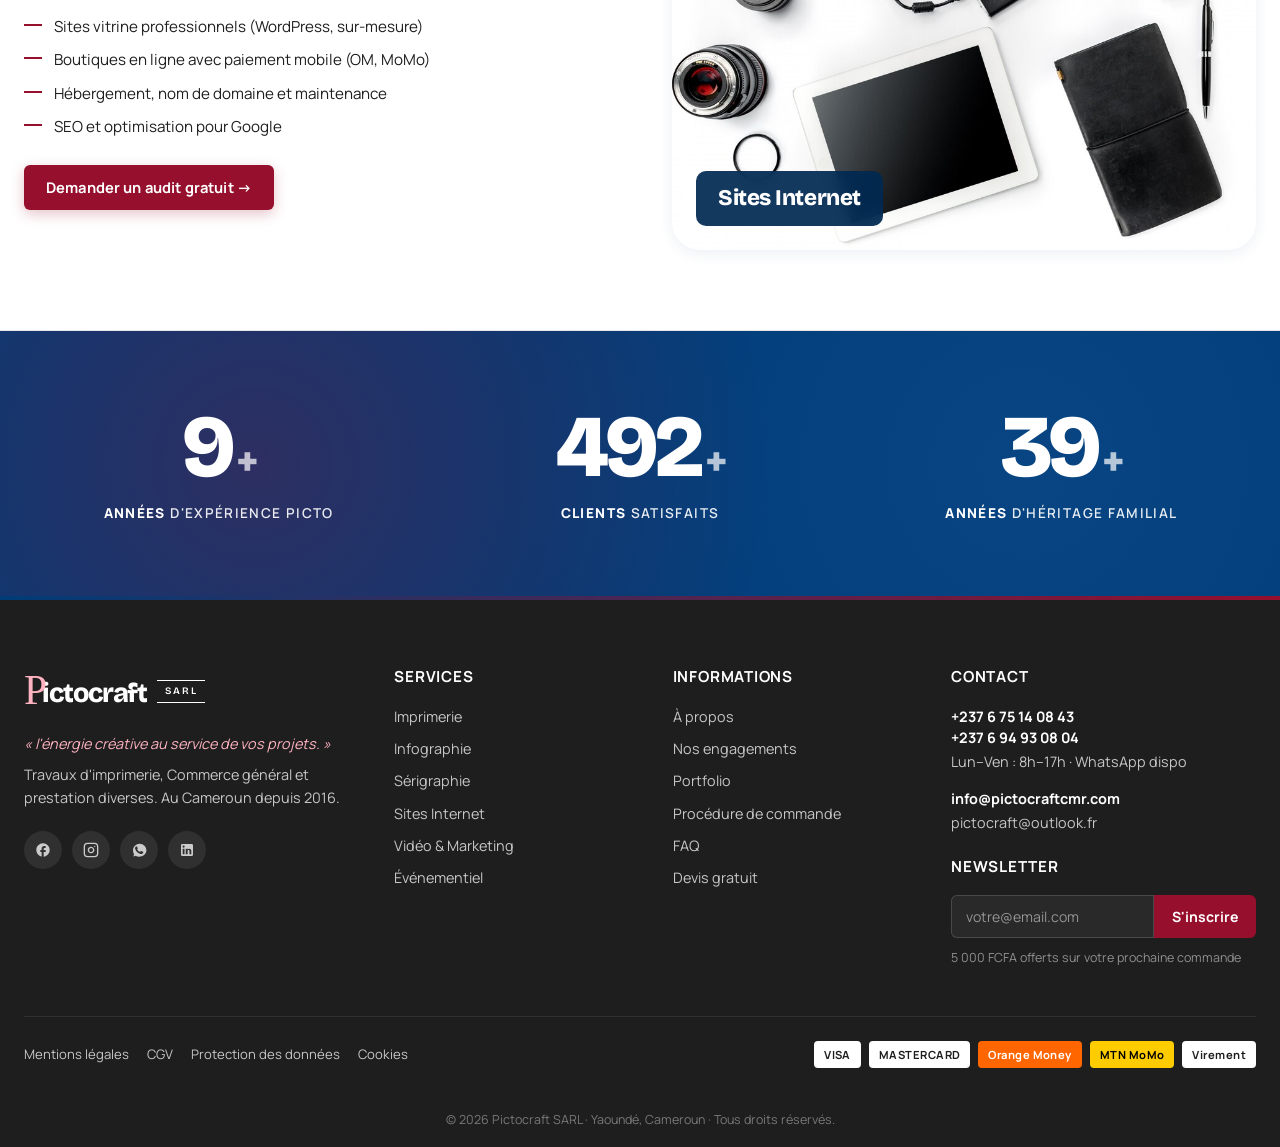
==== commit 66ec4584: "Accueil : 8 refs d'images produits mises à jour avec vraies photos INDEX.HTML : - cartes-visite.jpg " ====
--- a/index.html
+++ b/index.html
@@ -4,6 +4,7 @@
 <meta charset="UTF-8">
 <meta name="viewport" content="width=device-width,initial-scale=1.0">
 <meta http-equiv="Cache-Control" content="no-cache, no-store, must-revalidate">
+<meta name="X-Build-Time" content="1783470561">
 <meta http-equiv="Pragma" content="no-cache">
 <meta http-equiv="Expires" content="0">
 <title>Picto Craft — Imprimerie & agence de communication au Cameroun</title>
@@ -64,7 +65,7 @@
           </div>
         </div>
         <div class="slide-image" style="background:linear-gradient(135deg,#960F2D 0%,#C8294A 100%)">
-          <img src="assets/images/products/textile.jpg" alt="Sérigraphie textile">
+          <img src="assets/images/products/polo.png" alt="Sérigraphie textile">
           <span class="visual-label">Sérigraphie<br>sur mesure</span>
         </div>
       </div>
@@ -98,7 +99,7 @@
           </div>
         </div>
         <div class="slide-image" style="background:linear-gradient(135deg,#2E7D5F 0%,#3FA67B 100%)">
-          <img src="assets/images/products/rollup-onehealth.jpg" alt="Roll-up événementiel">
+          <img src="assets/images/products/kakemono.png" alt="Roll-up événementiel">
           <span class="visual-label">Communication<br>événementielle</span>
         </div>
       </div>
@@ -202,7 +203,7 @@
         <div class="product-thumb">
           <span class="badge">★ Best</span>
           <span class="from-price">dès<strong>15 000 FCFA</strong></span>
-          <img src="assets/images/products/cartes-visite.jpg" alt="Cartes de visite">
+          <img src="assets/images/products/carte visite.png" alt="Cartes de visite">
           <div class="overlay"></div>
         </div>
         <div class="product-body">
@@ -228,7 +229,7 @@
       <a href="produits.html#brochures" class="product-card" data-product-id="brochures">
         <div class="product-thumb">
           <span class="from-price">dès<strong>800 FCFA</strong></span>
-          <img src="assets/images/products/brochures.jpg" alt="Brochures et catalogues">
+          <img src="assets/images/products/brochure.png" alt="Brochures et catalogues">
           <div class="overlay"></div>
         </div>
         <div class="product-body">
@@ -242,7 +243,7 @@
         <div class="product-thumb">
           <span class="badge new">Nouveau</span>
           <span class="from-price">dès<strong>45 000 FCFA</strong></span>
-          <img src="assets/images/products/rollup-echo.jpg" alt="Roll-ups">
+          <img src="assets/images/products/kakemono.png" alt="Roll-ups">
           <div class="overlay"></div>
         </div>
         <div class="product-body">
@@ -255,7 +256,7 @@
       <a href="produits.html#textile" class="product-card" data-product-id="textile">
         <div class="product-thumb">
           <span class="from-price">dès<strong>3 500 FCFA</strong></span>
-          <img src="assets/images/products/textile.jpg" alt="Sérigraphie textile">
+          <img src="assets/images/products/polo.png" alt="Sérigraphie textile">
           <div class="overlay"></div>
         </div>
         <div class="product-body">
@@ -268,7 +269,7 @@
       <a href="produits.html#calendriers" class="product-card" data-product-id="calendriers">
         <div class="product-thumb">
           <span class="from-price">dès<strong>1 800 FCFA</strong></span>
-          <img src="assets/images/products/maquette.jpg" alt="Calendriers">
+          <img src="assets/images/products/chevalet.jpg" alt="Calendriers">
           <div class="overlay"></div>
         </div>
         <div class="product-body">
@@ -583,7 +584,7 @@
         <a href="produits.html#textile" class="btn-outline">Commander des goodies →</a>
       </div>
       <div class="service-image reveal-right">
-        <img src="assets/images/products/textile.jpg" alt="Sérigraphie textile">
+        <img src="assets/images/products/polo.png" alt="Sérigraphie textile">
         <span class="label-tag">Sérigraphie</span>
       </div>
     </div>
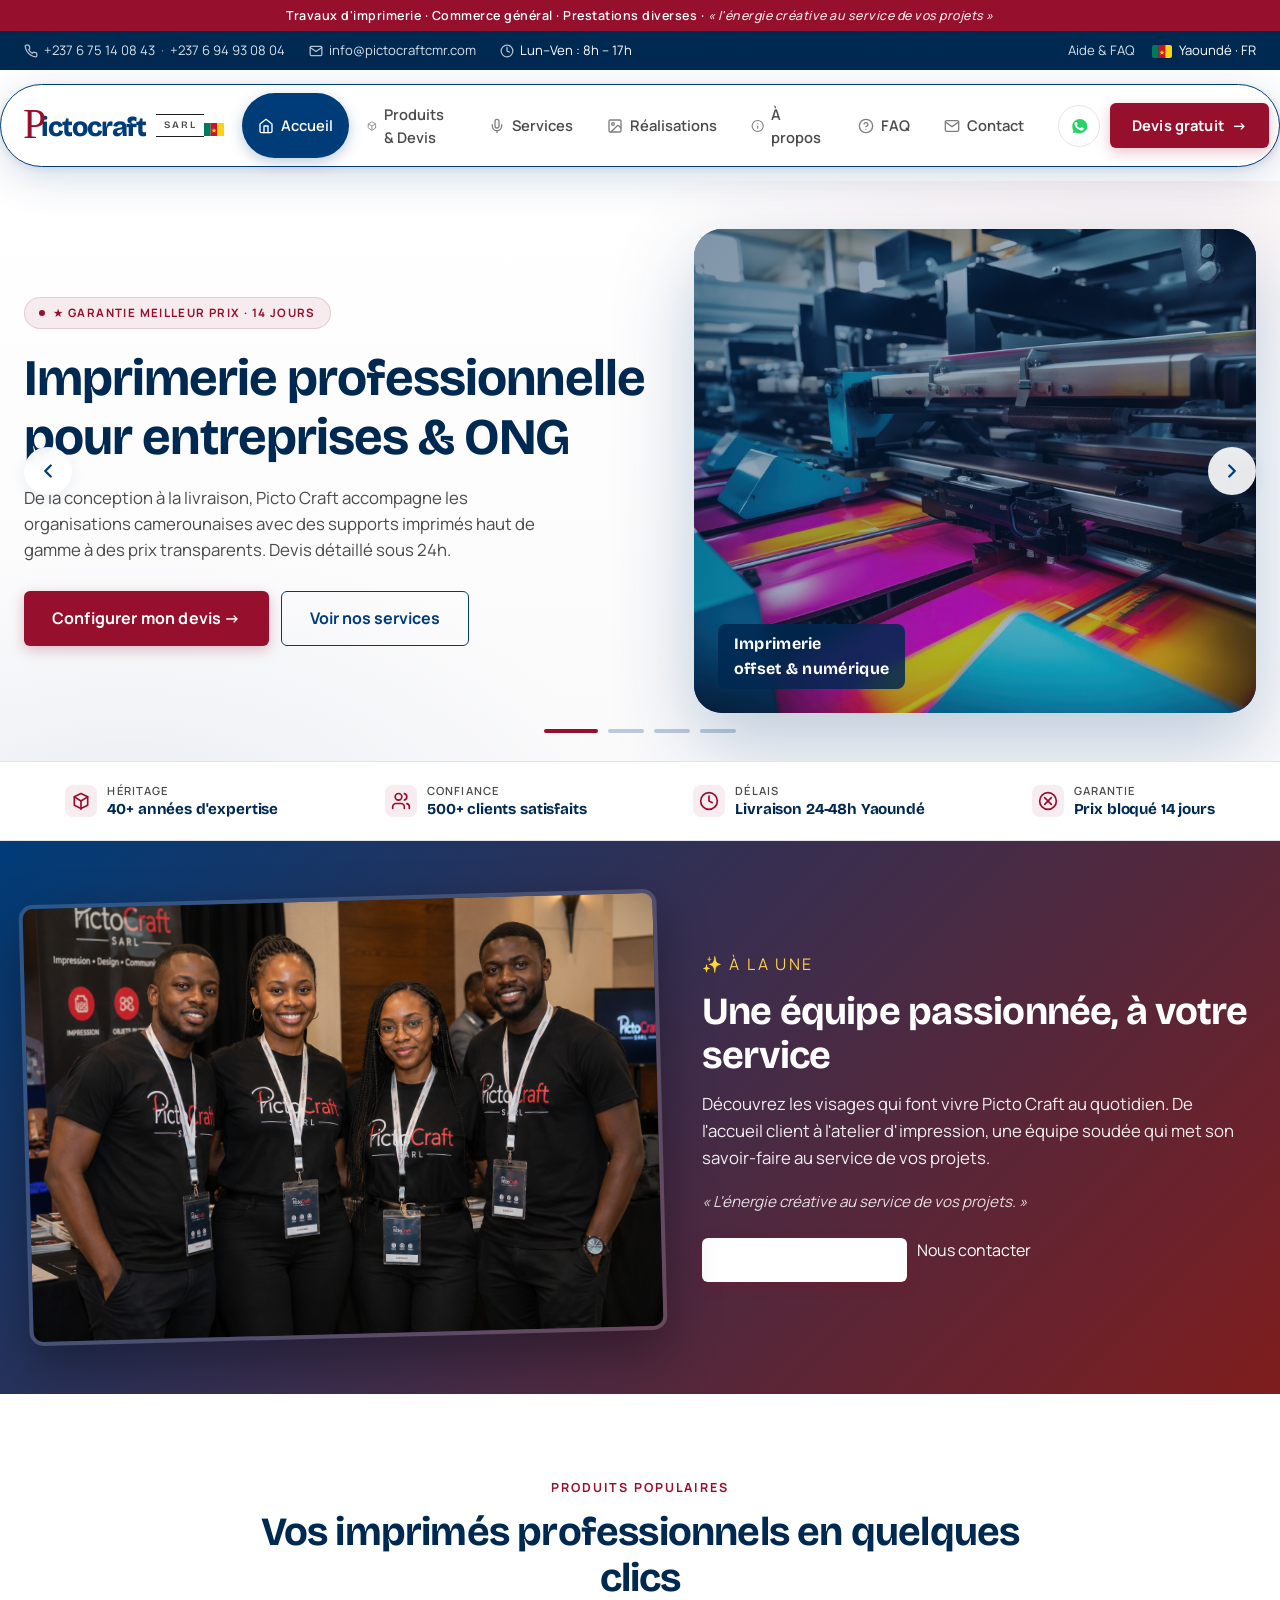
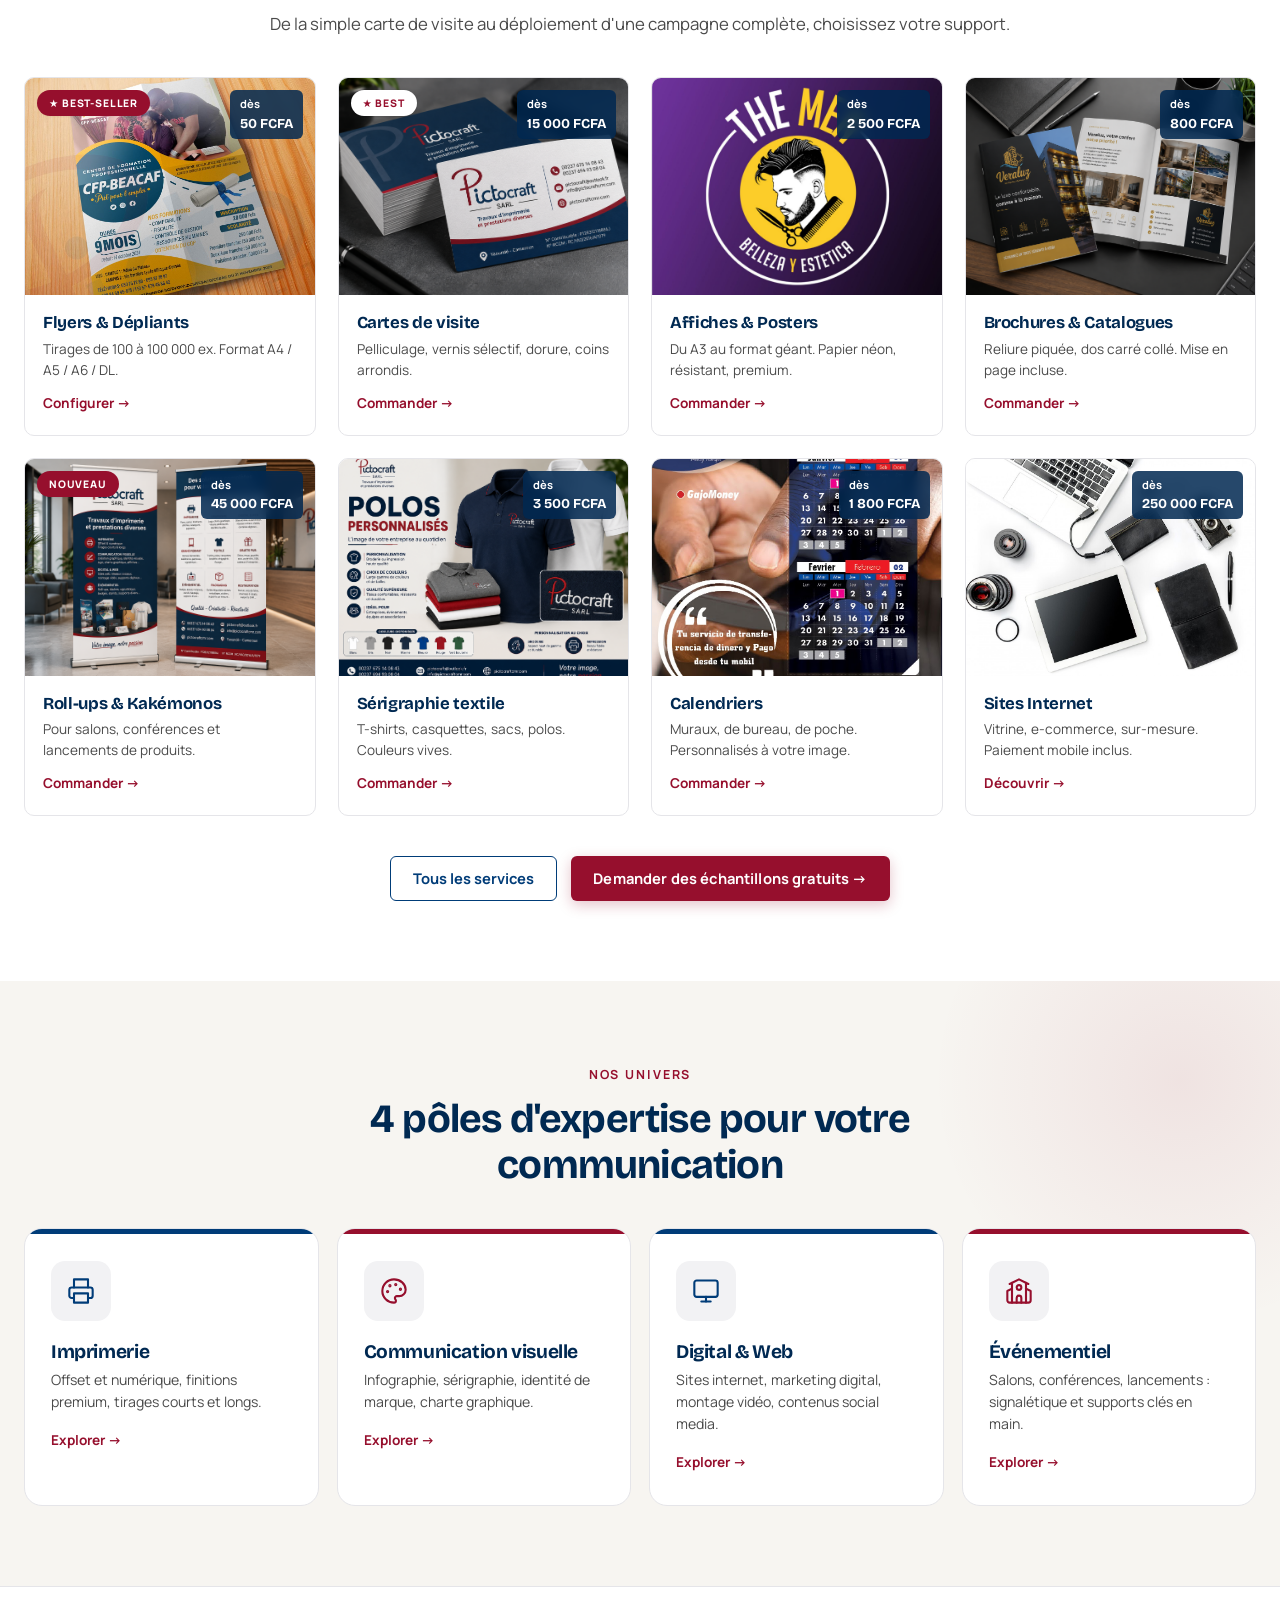
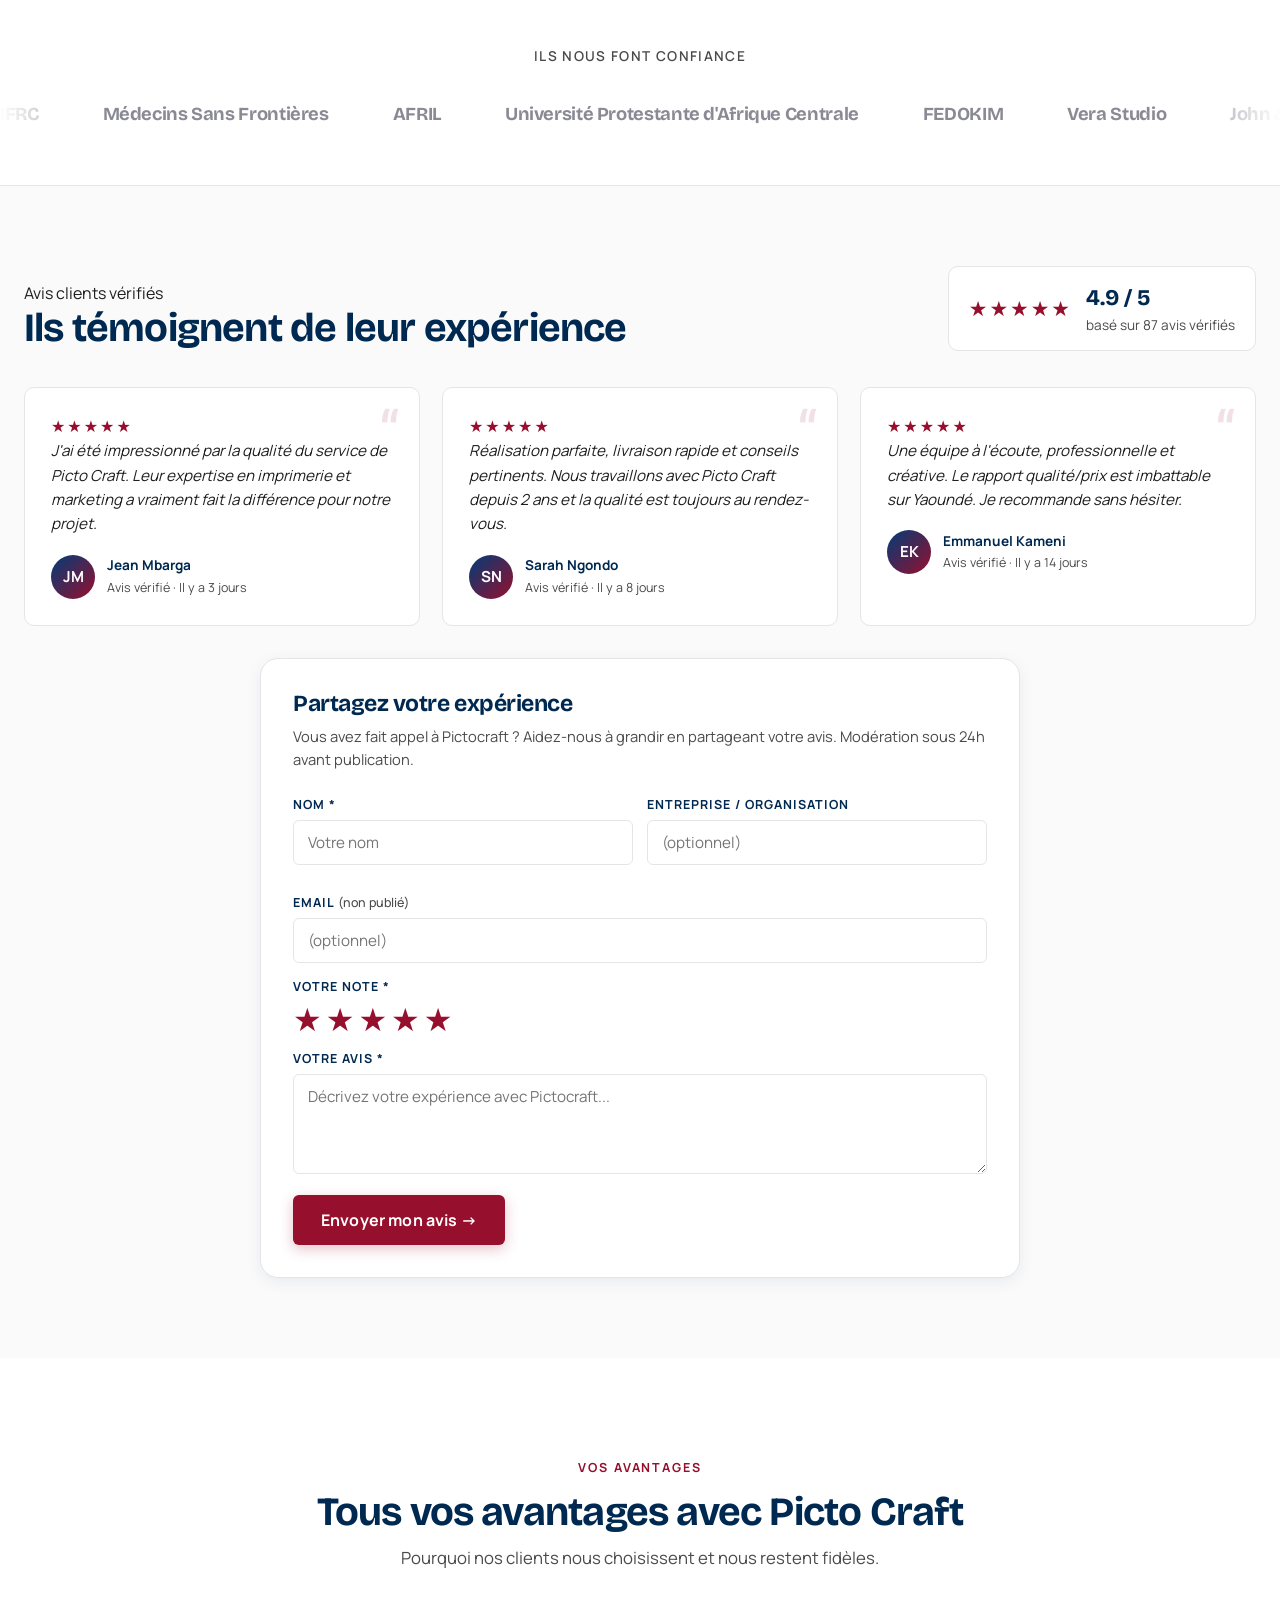
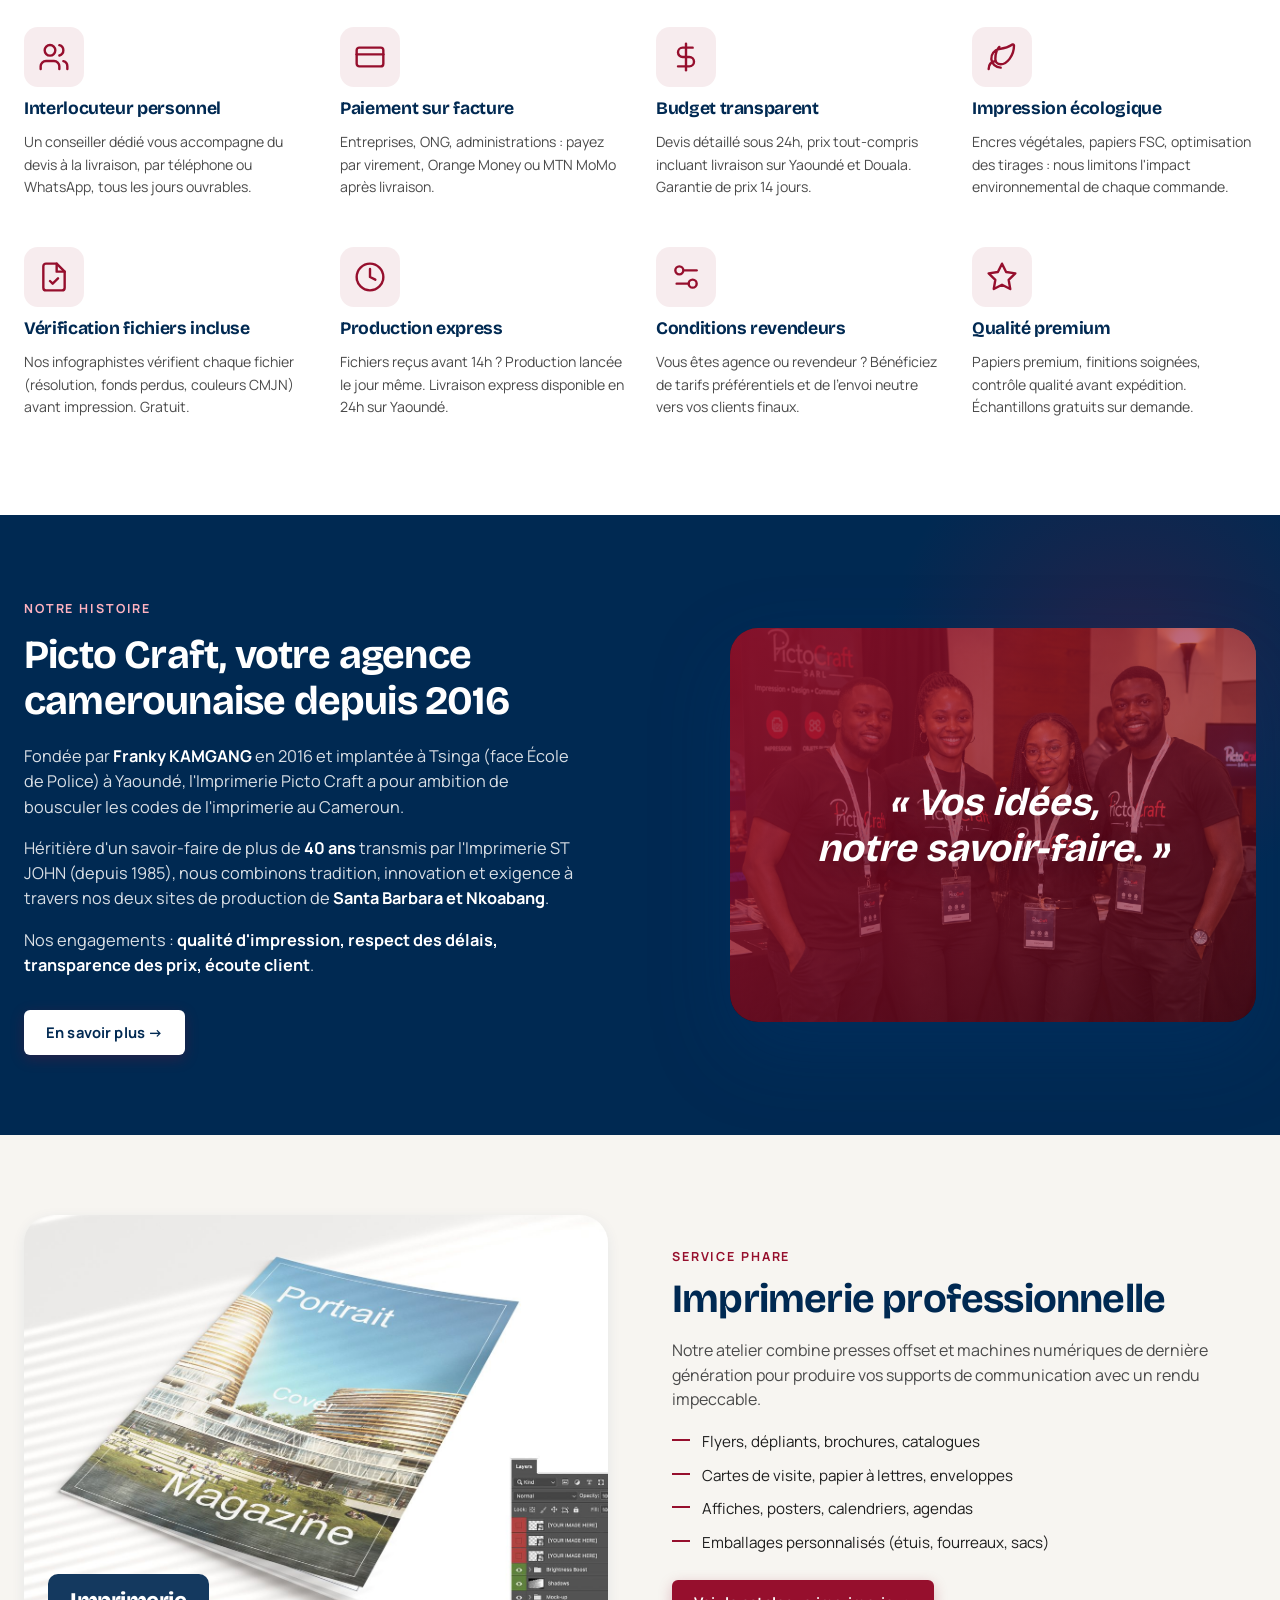
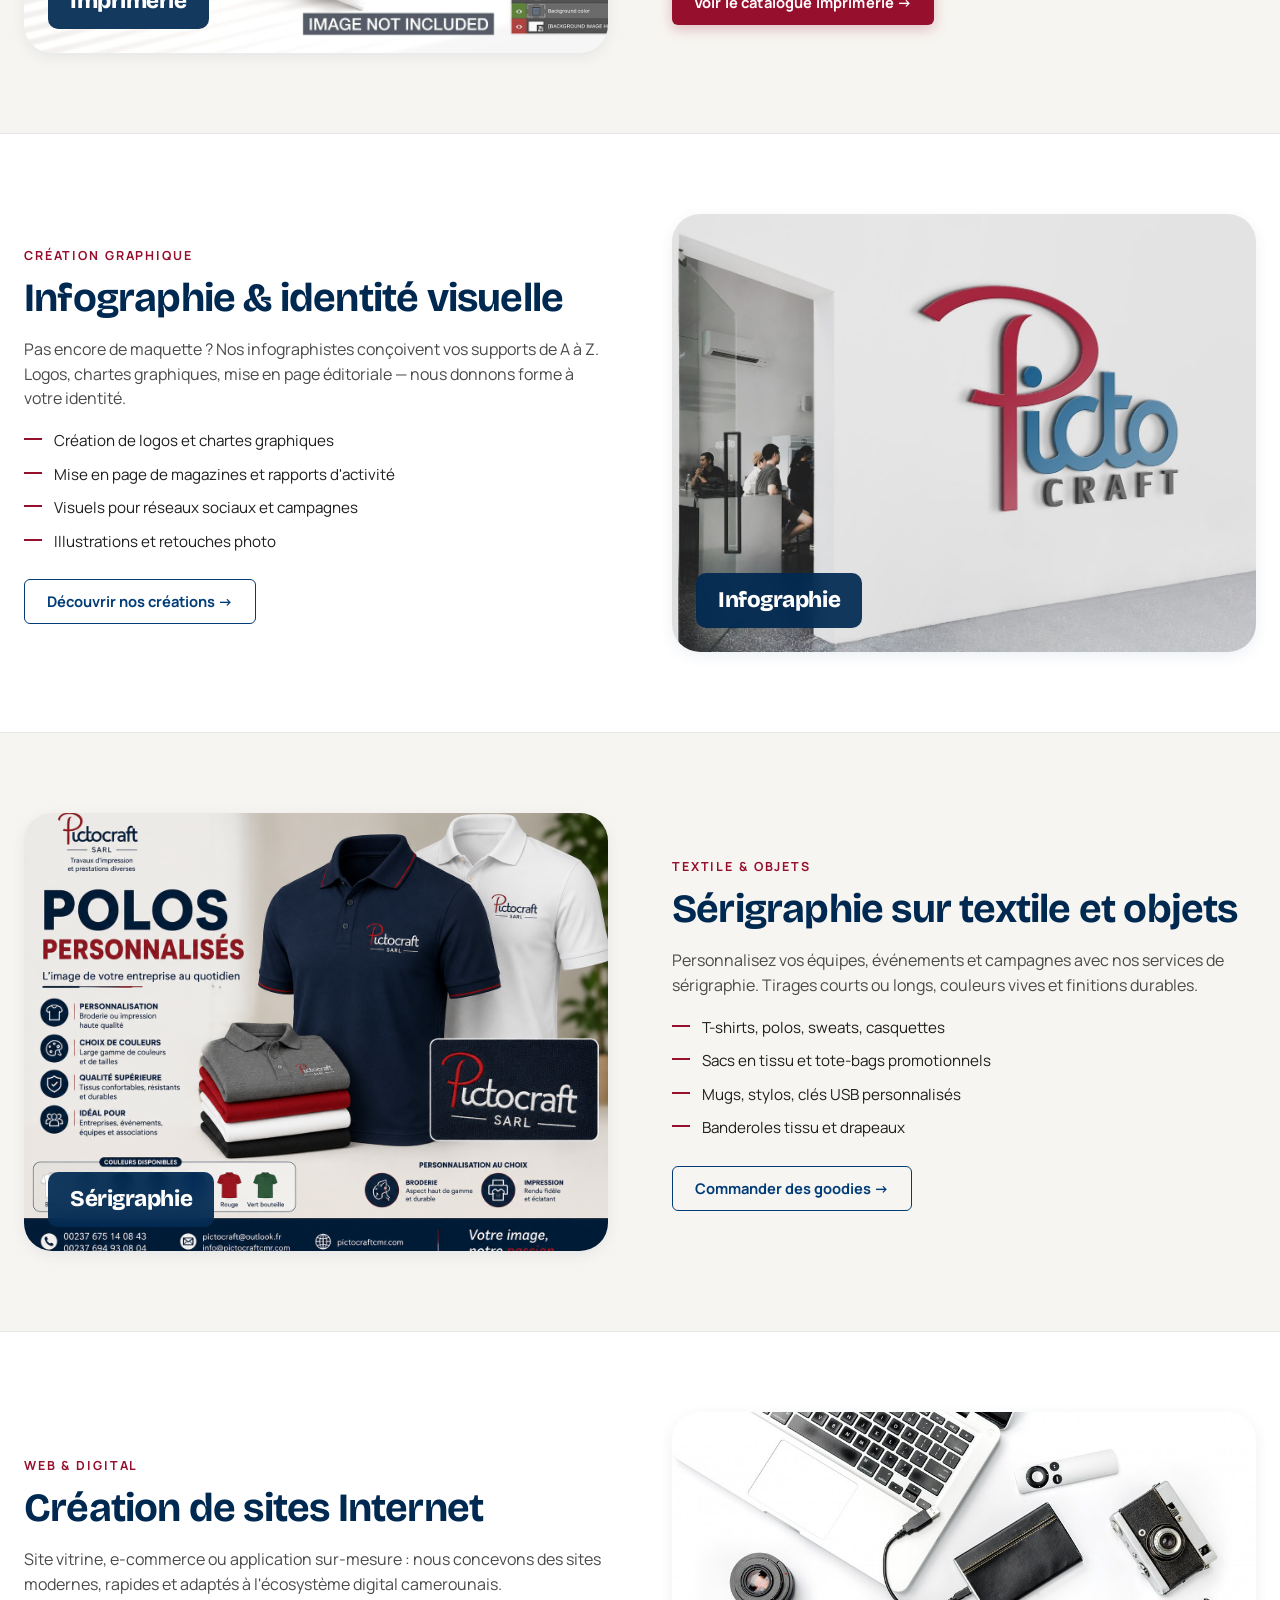
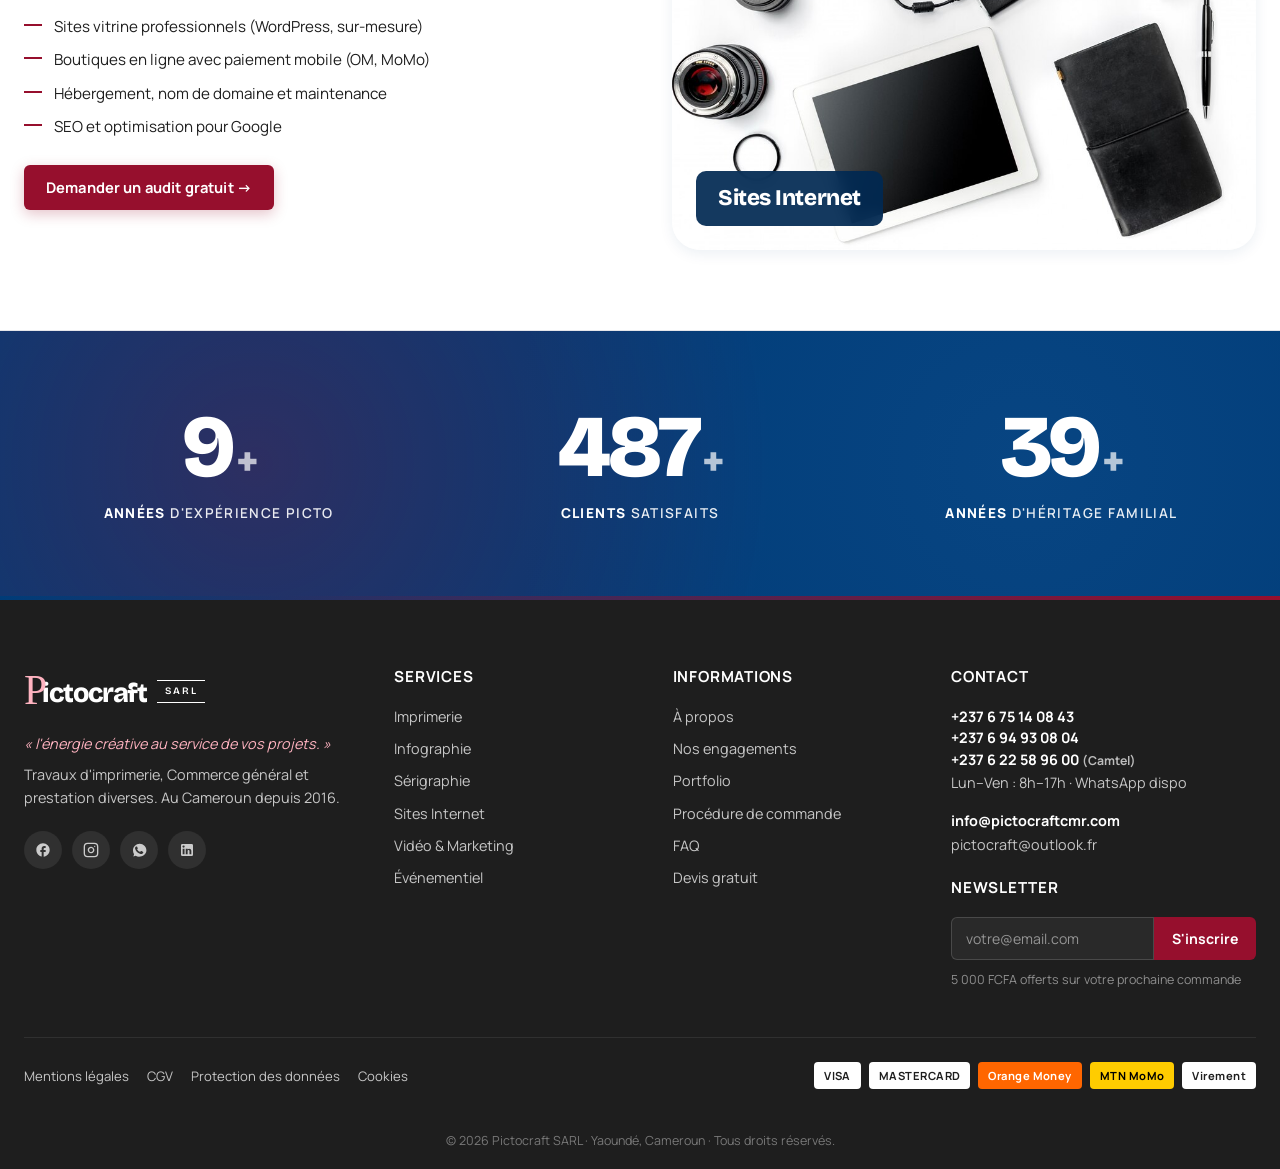
==== commit 7854ccbd: "Retrait image tronquée + numéro Camtel +237 6 22 58 96 00 RÉALISATIONS : - Supprimé rollup-onehealth" ====
--- a/index.html
+++ b/index.html
@@ -679,7 +679,7 @@
       <div class="footer-contact">
         <h4>Contact</h4>
         <div class="contact-block">
-          <strong><a href="tel:+237675140843" data-bind-tel1 style="color:#fff">+237 6 75 14 08 43</a><br><a href="tel:+237694930804" data-bind-tel2 style="color:#fff">+237 6 94 93 08 04</a></strong>
+          <strong><a href="tel:+237675140843" data-bind-tel1 style="color:#fff">+237 6 75 14 08 43</a><br><a href="tel:+237694930804" data-bind-tel2 style="color:#fff">+237 6 94 93 08 04</a><br><a href="tel:+237622589600" style="color:#fff">+237 6 22 58 96 00 <span style="opacity:.7;font-size:.85em">(Camtel)</span></a></strong>
           Lun–Ven : 8h–17h · WhatsApp dispo
         </div>
         <div class="contact-block">
